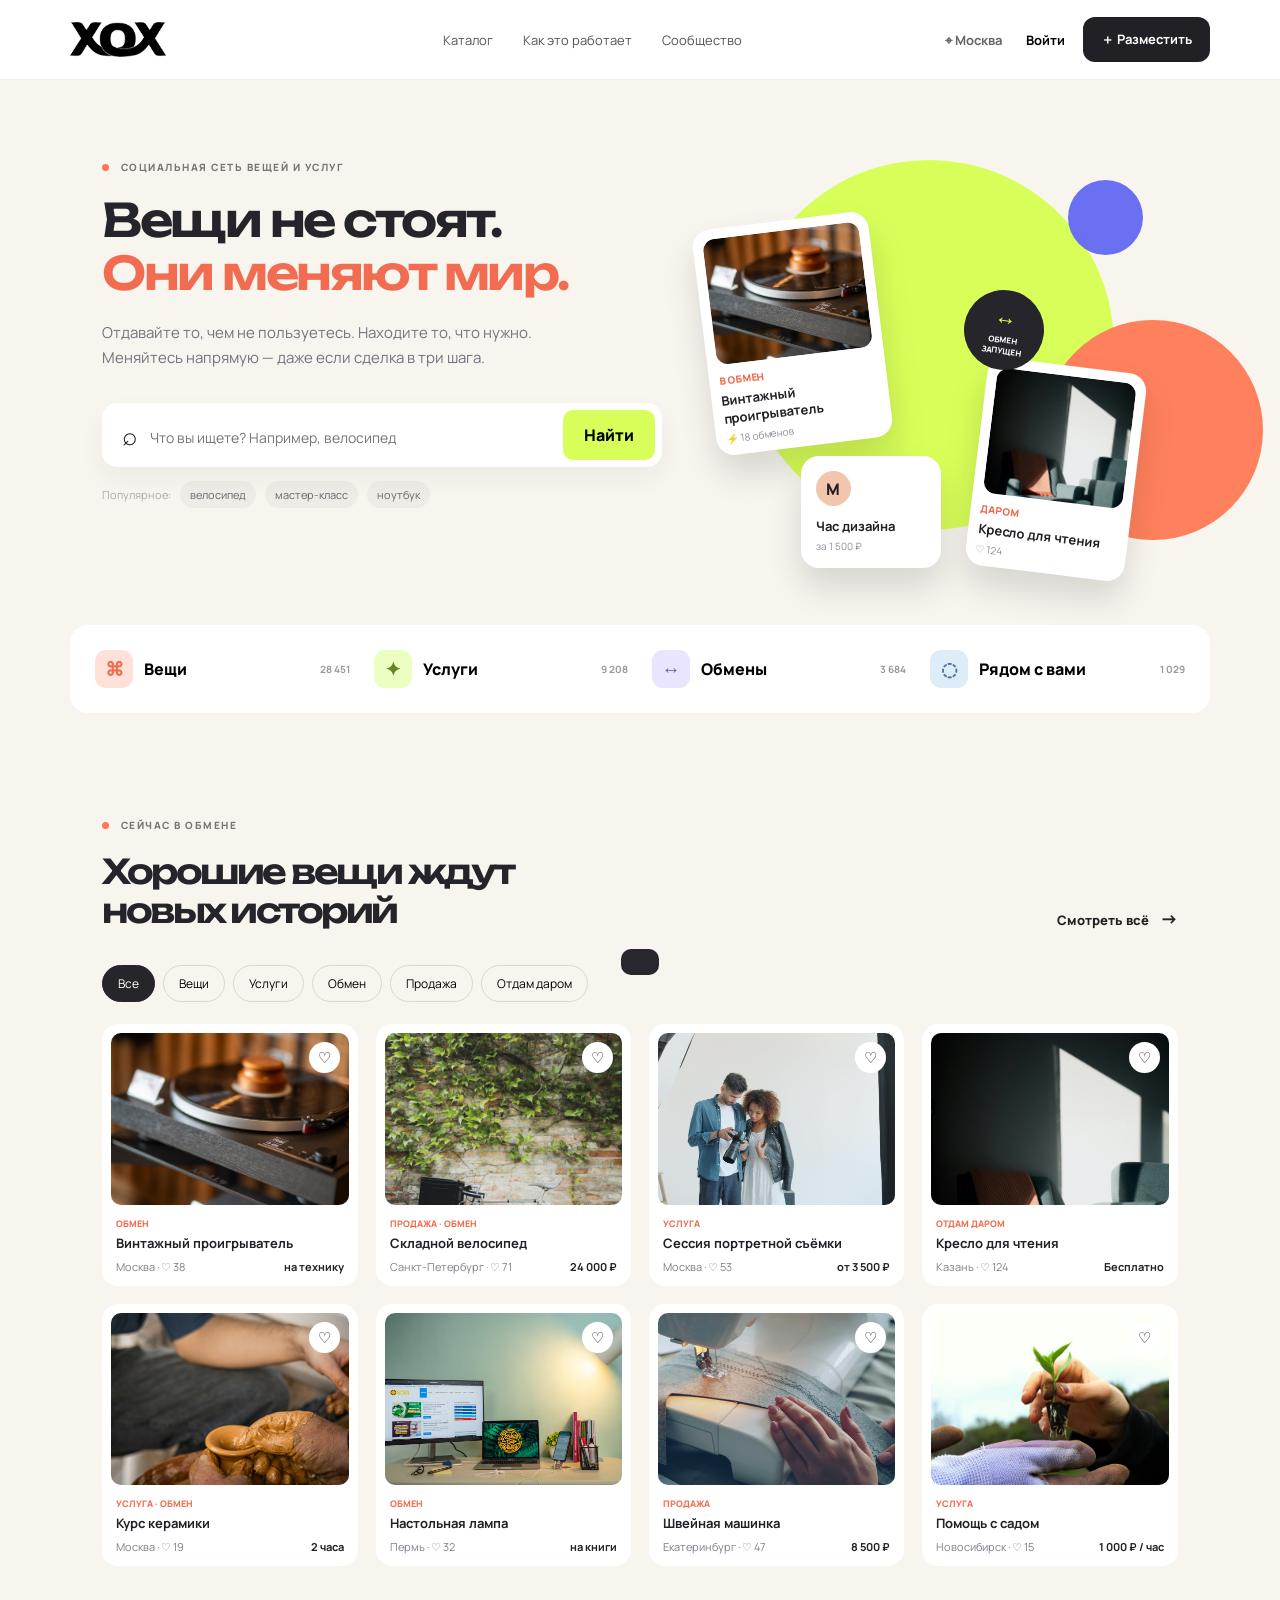
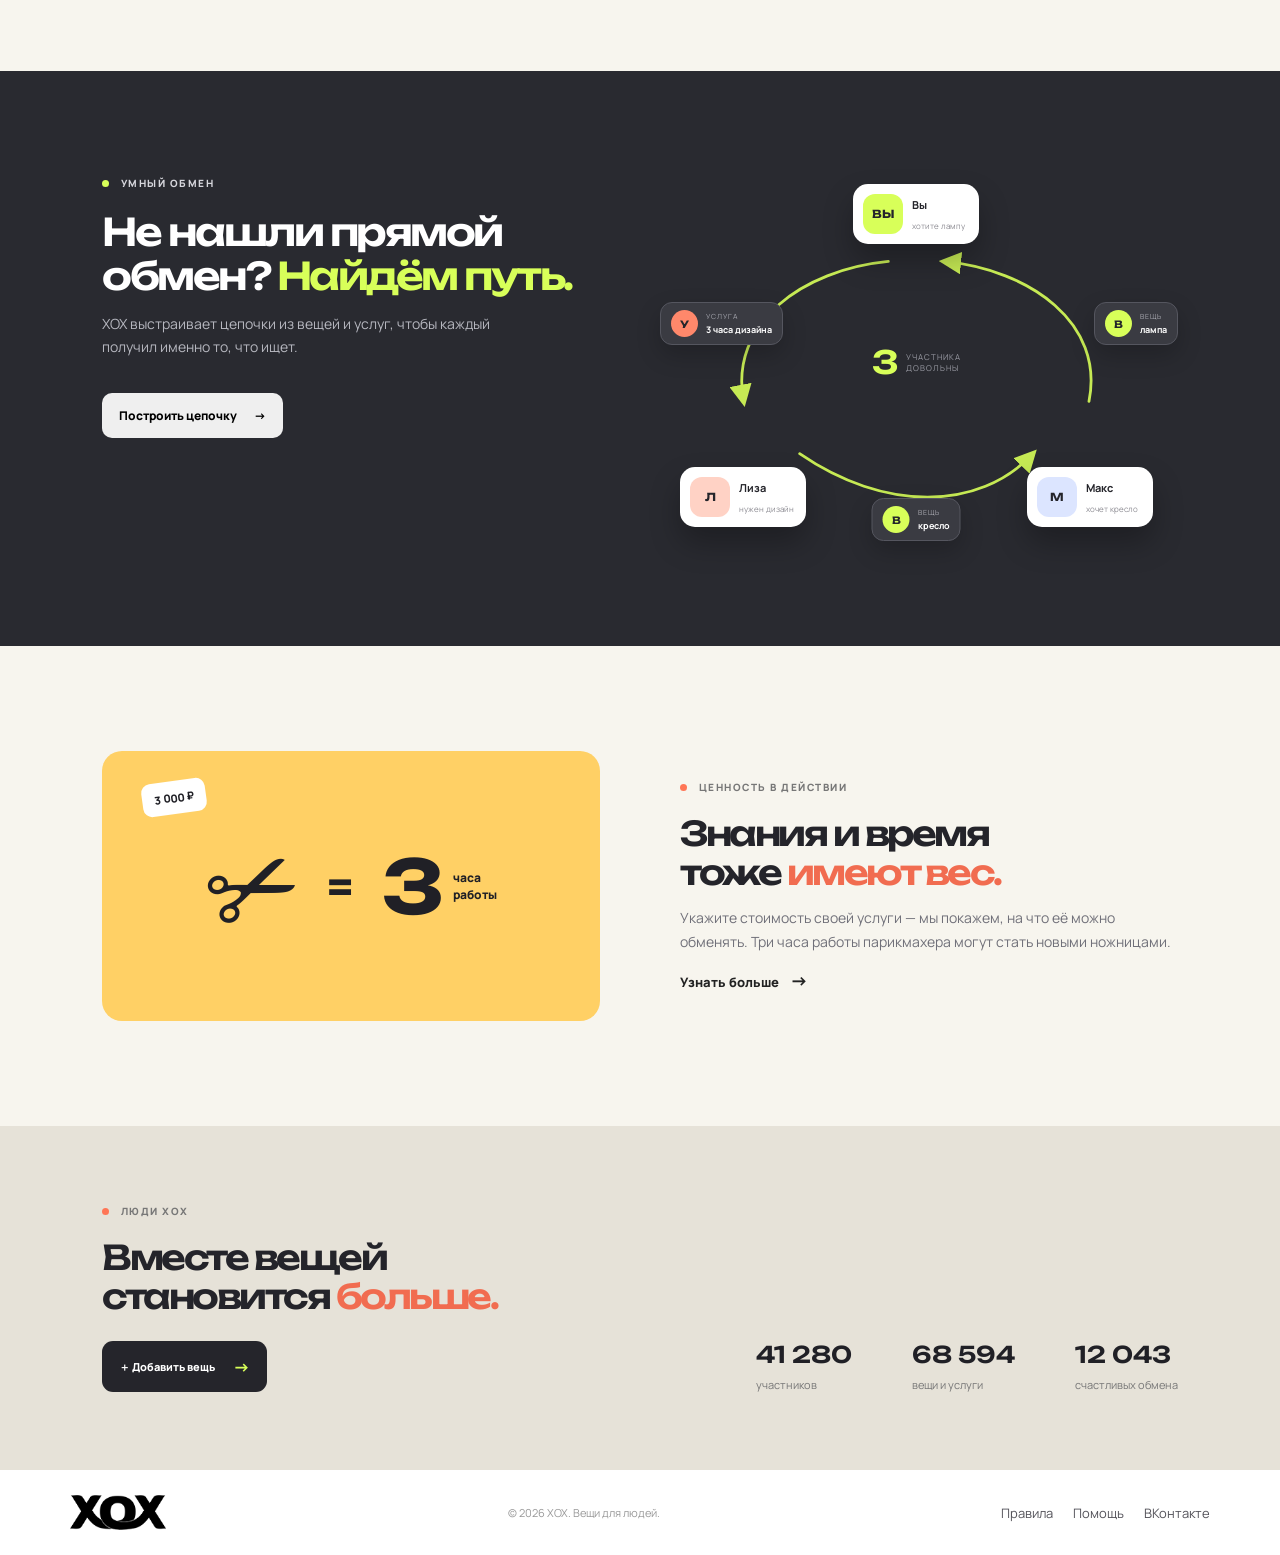
==== index.html @ c8e141e2 "Add listing creation wizard" ====
<!doctype html>
<html lang="ru">
<head>
  <meta charset="utf-8">
  <meta name="viewport" content="width=device-width,initial-scale=1">
  <title>XOX — вещи и услуги меняются людьми</title>
  <link rel="preconnect" href="https://fonts.googleapis.com">
  <link rel="preconnect" href="https://fonts.gstatic.com" crossorigin>
  <link href="https://fonts.googleapis.com/css2?family=Manrope:wght@400;500;600;700;800&family=Unbounded:wght@500;600;700&display=swap" rel="stylesheet">
  <link rel="stylesheet" href="styles.css">
</head>
<body>
  <header class="topbar">
    <a class="logo" href="index.html" aria-label="XOX"><img src="assets/logo_xox.png" alt="XOX"></a>
    <nav><a href="catalog.html">Каталог</a><a href="#how">Как это работает</a><a href="#community">Сообщество</a></nav>
    <div class="header-actions"><button class="location">⌖ Москва</button><button class="login">Войти</button><button class="add-button" data-modal="listing">＋ Разместить</button></div>
  </header>

  <main id="top">
    <section class="hero">
      <div class="hero-copy">
        <div class="eyebrow"><i></i> социальная сеть вещей и услуг</div>
        <h1>Вещи не стоят.<br><em>Они меняют мир.</em></h1>
        <p>Отдавайте то, чем не пользуетесь. Находите то, что нужно. Меняйтесь напрямую — даже если сделка в три шага.</p>
        <div class="search-box">
          <span class="search-icon">⌕</span><input id="search" placeholder="Что вы ищете? Например, велосипед" autocomplete="off"><button id="searchButton">Найти</button>
          <div id="suggestions" class="suggestions"></div>
        </div>
        <div class="popular"><span>Популярное:</span><button>велосипед</button><button>мастер-класс</button><button>ноутбук</button></div>
      </div>
      <div class="hero-art" aria-label="Коллаж популярных объявлений">
        <div class="sun"></div><div class="orb one"></div><div class="orb two"></div>
        <article class="floating card-camera"><div class="art camera-art"><img src="assets/listings/record-player.jpg" alt="Винтажный проигрыватель"></div><small>В обмен</small><b>Винтажный проигрыватель</b><span>⚡ 18 обменов</span></article>
        <article class="floating card-chair"><div class="art chair-art"><img src="assets/listings/armchair.jpg" alt="Кресло для чтения"></div><small>Даром</small><b>Кресло для чтения</b><span>♡ 124</span></article>
        <article class="floating card-service"><div class="avatar">М</div><b>Час дизайна</b><span>за 1 500 ₽</span></article>
        <div class="swap-bubble">↔ <span>обмен<br>запущен</span></div>
      </div>
    </section>

    <section class="quick-cats" aria-label="Категории">
      <button><span class="cat-icon orange">⌘</span>Вещи <b>28 451</b></button><button><span class="cat-icon green">✦</span>Услуги <b>9 208</b></button><button><span class="cat-icon purple">↔</span>Обмены <b>3 684</b></button><button><span class="cat-icon blue">◌</span>Рядом с вами <b>1 029</b></button>
    </section>

    <section id="catalog" class="catalog section">
      <div class="section-head"><div><div class="eyebrow"><i></i> сейчас в обмене</div><h2>Хорошие вещи ждут<br>новых историй</h2></div><a href="catalog.html" class="all-link">Смотреть всё <span>→</span></a></div>
      <div class="filters"><button class="active">Все</button><button>Вещи</button><button>Услуги</button><button>Обмен</button><button>Продажа</button><button>Отдам даром</button></div>
      <div id="listingGrid" class="listing-grid"></div>
    </section>

    <section id="how" class="exchange section">
      <div class="exchange-intro"><div class="eyebrow light"><i></i> умный обмен</div><h2>Не нашли прямой<br>обмен? <em>Найдём путь.</em></h2><p>XOX выстраивает цепочки из вещей и услуг, чтобы каждый получил именно то, что ищет.</p><button class="white-button" id="openChain">Построить цепочку <span>→</span></button></div>
      <div class="smart-loop" aria-label="Пример обмена между тремя участниками">
        <svg class="loop-lines" viewBox="0 0 560 360" aria-hidden="true"><defs><marker id="loopArrow" markerWidth="8" markerHeight="8" refX="6" refY="4" orient="auto"><path d="M0 0L8 4L0 8Z" fill="#d8ff59"/></marker></defs><path d="M250 76C158 85 79 142 95 226"/><path d="M155 282C245 344 347 344 405 282"/><path d="M465 226C482 142 402 85 310 76"/></svg>
        <div class="loop-person loop-you"><span class="person-face">ВЫ</span><b>Вы</b><small>хотите лампу</small></div>
        <div class="loop-person loop-liza"><span class="person-face">Л</span><b>Лиза</b><small>нужен дизайн</small></div>
        <div class="loop-person loop-max"><span class="person-face">М</span><b>Макс</b><small>хочет кресло</small></div>
        <div class="loop-token token-service"><i>У</i><span><small>услуга</small><b>3 часа дизайна</b></span></div>
        <div class="loop-token token-chair"><i>В</i><span><small>вещь</small><b>кресло</b></span></div>
        <div class="loop-token token-lamp"><i>В</i><span><small>вещь</small><b>лампа</b></span></div>
        <div class="loop-center"><b>3</b><span>участника<br>довольны</span></div>
      </div>
    </section>

    <section class="section value"><div class="value-graphic"><div class="price-tag">3 000 ₽</div><div class="scissors">✂</div><div class="equals">=</div><div class="hours"><b>3</b><span>часа<br>работы</span></div></div><div class="value-copy"><div class="eyebrow"><i></i> ценность в действии</div><h2>Знания и время<br>тоже <em>имеют вес.</em></h2><p>Укажите стоимость своей услуги — мы покажем, на что её можно обменять. Три часа работы парикмахера могут стать новыми ножницами.</p><a href="#" class="text-link">Узнать больше <span>→</span></a></div></section>

    <section id="community" class="community"><div><div class="eyebrow"><i></i> люди xox</div><h2>Вместе вещей<br>становится <em>больше.</em></h2><a class="community-add" href="add-listing.html">＋ Добавить вещь <span>→</span></a></div><div class="community-stats"><div><b>41 280</b><span>участников</span></div><div><b>68 594</b><span>вещи и услуги</span></div><div><b>12 043</b><span>счастливых обмена</span></div></div></section>
  </main>
  <footer><a class="logo" href="index.html"><img src="assets/logo_xox.png" alt="XOX"></a><span>© 2026 XOX. Вещи для людей.</span><div><a href="#">Правила</a><a href="#">Помощь</a><a href="#">ВКонтакте</a></div></footer>

  <dialog id="listingModal"><button class="close" aria-label="Закрыть">×</button><div class="modal-icon">＋</div><h3>Разместить объявление</h3><p>В демо-версии форма покажет, как будет выглядеть процесс публикации.</p><form id="listingForm"><label>Название<input required placeholder="Например, горный велосипед"></label><label>Тип<select><option>Вещь</option><option>Услуга</option></select></label><label>Операция<select><option>Обмен</option><option>Продажа</option><option>Отдам даром</option></select></label><button>Продолжить</button></form></dialog>
  <dialog id="chainModal"><button class="close" aria-label="Закрыть">×</button><div class="modal-icon">↔</div><h3>Ваш маршрут обмена</h3><p>Расскажите, что отдаёте и что хотите получить — XOX подберёт подходящие цепочки до 4 шагов.</p><form><label>У меня есть<input placeholder="Велосипед"></label><label>Я ищу<input placeholder="Мотоцикл"></label><button>Найти варианты</button></form></dialog>
  <div id="toast" role="status"></div><script src="app.js"></script>
</body>
</html>
---- styles.css ----
:root{--ink:#202026;--muted:#73737e;--lime:#d8ff59;--cream:#f7f5ee;--orange:#ff7452}*{box-sizing:border-box}html{scroll-behavior:smooth}body{margin:0;background:var(--cream);font-family:Manrope,Arial;color:var(--ink)}button,input,select{font:inherit}button,a{cursor:pointer}.topbar{height:80px;display:flex;align-items:center;justify-content:space-between;padding:0 5.5%;background:#fff;border-bottom:1px solid #eee;position:sticky;z-index:10;top:0}.logo{font:700 26px Unbounded;color:var(--ink);text-decoration:none;letter-spacing:-3px}.logo span{color:#ff7656}nav{display:flex;gap:30px;margin-left:80px}nav a,footer a{font-size:13px;color:#55545b;text-decoration:none}.header-actions{display:flex;align-items:center;gap:12px}.header-actions button{border:0;background:transparent;font-weight:700;font-size:13px}.location{color:#666}.add-button{background:var(--ink)!important;color:#fff;border-radius:12px;padding:13px 18px}.hero{min-height:540px;padding:80px 8% 55px;display:grid;grid-template-columns:1.1fr .9fr;overflow:hidden}.eyebrow{text-transform:uppercase;font-weight:800;letter-spacing:1.5px;font-size:10px;color:#777}.eyebrow i{display:inline-block;width:7px;height:7px;background:#ff7656;border-radius:50%;margin-right:8px}.hero h1,h2{font:600 46px/1.15 Unbounded;margin:20px 0;color:#24242a;letter-spacing:-2.5px}.hero h1 em,h2 em{font-style:normal;color:#f16c50}.hero-copy>p{color:var(--muted);line-height:1.7;font-size:15px;max-width:510px}.search-box{position:relative;display:flex;align-items:center;max-width:560px;height:64px;background:#fff;border-radius:15px;padding:6px 7px 6px 20px;margin-top:32px;box-shadow:0 11px 26px #26221a0d}.search-box input{border:0;outline:0;flex:1;min-width:0;padding:8px 12px;font-size:14px}.search-icon{font-size:26px}.search-box button,.modal button[type=submit]{border:0;background:var(--lime);font-weight:800;border-radius:10px;padding:14px 21px}.suggestions{display:none;position:absolute;left:0;right:0;top:70px;padding:7px;background:white;border-radius:12px;box-shadow:0 12px 30px #0002;z-index:2}.suggestions.show{display:block}.suggestions div{padding:10px 14px;font-size:13px}.suggestions div:hover{background:#f4f4ef;border-radius:7px}.popular{display:flex;gap:9px;align-items:center;margin-top:14px}.popular span{font-size:11px;color:#aaa}.popular button{border:0;background:#eeece4;border-radius:15px;padding:6px 10px;font-size:11px;color:#69686e}.hero-art{position:relative;min-height:410px}.sun{position:absolute;width:370px;height:370px;border-radius:50%;background:var(--lime);top:0;left:50px}.orb{position:absolute;border-radius:50%}.orb.one{width:220px;height:220px;background:#ff805c;right:-85px;top:160px}.orb.two{background:#6970f2;width:75px;height:75px;top:20px;right:35px}.floating{position:absolute;background:white;border-radius:18px;padding:10px;box-shadow:0 19px 34px #0002;display:flex;flex-direction:column}.floating .art{height:126px;border-radius:12px;display:grid;place-items:center;font-size:64px;margin-bottom:9px}.floating small{color:#f0674b;font-size:10px;font-weight:800;text-transform:uppercase}.floating b{font-size:13px;margin:4px 0}.floating span{font-size:10px;color:#8d8d98}.card-camera{width:177px;top:60px;left:10px;transform:rotate(-7deg)}.camera-art{background:#e5ceb4;color:#443830}.card-chair{width:160px;top:205px;right:42px;transform:rotate(7deg)}.chair-art{background:#a9d6d1;color:#27615d}.card-service{width:140px;bottom:2px;left:107px;padding:15px}.avatar{width:35px;height:35px;border-radius:50%;background:#f1c6ad;display:grid;place-items:center;font-weight:800;margin-bottom:7px}.swap-bubble{position:absolute;right:134px;top:130px;width:80px;height:80px;display:grid;place-content:center;text-align:center;border-radius:50%;background:#25252b;color:var(--lime);font-size:22px;transform:rotate(8deg)}.swap-bubble span{color:#fff;text-transform:uppercase;font-size:8px;font-weight:800;line-height:1.4}.quick-cats{display:grid;grid-template-columns:repeat(4,1fr);margin:0 5.5%;background:#fff;border-radius:18px;padding:18px;gap:10px}.quick-cats button{display:flex;align-items:center;gap:11px;text-align:left;background:transparent;border:0;padding:7px;font-weight:800}.quick-cats b{margin-left:auto;font-size:10px;color:#999}.cat-icon{width:38px;height:38px;border-radius:11px;display:grid;place-items:center;font-size:19px}.orange{background:#ffe1d9;color:#f16d4f}.green{background:#ecffc0;color:#668625}.purple{background:#e9e5ff;color:#6760bd}.blue{background:#dcecf8;color:#507294}.section{padding:105px 8%}.section-head{display:flex;justify-content:space-between;align-items:end}.section h2{font-size:34px;margin-bottom:0}.all-link,.text-link{color:#222;text-decoration:none;font-size:13px;font-weight:800}.all-link span,.text-link span{font-size:18px;margin-left:8px}.filters{display:flex;gap:8px;margin:35px 0 22px;overflow:auto}.filters button{white-space:nowrap;border:1px solid #d9d8d1;background:transparent;border-radius:22px;padding:9px 15px;font-size:12px}.filters .active{background:#25252b;color:white;border-color:#25252b}.listing-grid{display:grid;grid-template-columns:repeat(4,1fr);gap:18px}.listing{background:#fff;border-radius:16px;padding:9px;transition:.25s}.listing:hover{transform:translateY(-7px);box-shadow:0 16px 30px #312e2518}.listing-image{height:172px;border-radius:10px;display:grid;place-items:center;font-size:68px;position:relative}.listing-image i{position:absolute;top:9px;right:9px;font-style:normal;background:#fff;border-radius:50%;width:29px;height:29px;display:grid;place-items:center;font-size:15px}.listing .tag{font-size:9px;text-transform:uppercase;font-weight:800;color:#f16d50;display:block;margin:12px 5px 4px}.listing h3{margin:0 5px;font-size:13px}.listing-meta{display:flex;justify-content:space-between;margin:7px 5px 3px;font-size:11px;color:#80808a}.listing-meta b{color:#222}.exchange{background:#292a30;color:#fff;display:grid;grid-template-columns:1fr 1fr;gap:30px;overflow:hidden}.exchange h2{color:#fff;font-size:38px}.exchange h2 em{color:var(--lime)}.exchange-intro p{color:#b6b7bf;font-size:14px;line-height:1.7;max-width:430px}.light{color:#d6d6dc}.light i{background:var(--lime)}.white-button{margin-top:20px;border:0;border-radius:10px;padding:14px 17px;font-weight:800;font-size:12px}.white-button span{margin-left:15px}.chain-visual{position:relative;height:300px;margin-top:25px}.chain-item{position:absolute;width:126px;background:#fff;border-radius:14px;padding:10px;color:#26262c;font-size:32px;box-shadow:0 15px 25px #0004}.chain-item b,.chain-item small{display:block;font-size:10px;margin-top:5px}.chain-item small{color:#92929a}.bike{left:5%;top:40px}.tv{left:38%;top:160px}.moto{right:2%;top:18px}.path{position:absolute;border:2px dashed #6e717d;border-bottom:0;border-left:0;border-radius:0 70px 0 0}.p1{left:24%;top:95px;width:120px;height:125px}.p2{left:55%;top:73px;width:130px;height:130px;transform:rotate(-16deg)}.chain-note{position:absolute;right:27%;bottom:3px;color:var(--lime);font:500 16px Unbounded;line-height:1.4}.chain-note span{font:400 9px Manrope;text-transform:uppercase;letter-spacing:1px;color:#aaa}.value{display:grid;grid-template-columns:1fr 1fr;align-items:center;gap:80px}.value-graphic{height:270px;background:#ffd065;border-radius:20px;position:relative;display:flex;align-items:center;justify-content:center}.scissors{font-size:110px;transform:rotate(-22deg)}.equals{font:700 39px Unbounded;margin:0 30px}.hours{display:flex;align-items:center;gap:9px}.hours b{font:700 74px Unbounded}.hours span{font-weight:800;font-size:12px}.price-tag{position:absolute;top:30px;left:40px;background:#fff;padding:9px 12px;border-radius:9px;font-size:11px;font-weight:800;transform:rotate(-8deg)}.value-copy p{color:#707079;line-height:1.7;font-size:14px}.community{background:#e6e2d8;padding:78px 8%;display:flex;justify-content:space-between;align-items:end}.community h2{font-size:34px;margin-bottom:0}.community-stats{display:flex;gap:60px}.community-stats div{display:flex;flex-direction:column}.community-stats b{font:600 23px Unbounded}.community-stats span{font-size:11px;color:#777;margin-top:8px}footer{padding:25px 5.5%;background:#fff;display:flex;align-items:center;justify-content:space-between}footer span{font-size:11px;color:#999}footer div{display:flex;gap:20px}dialog{border:0;border-radius:20px;padding:32px;width:min(420px,90vw);box-shadow:0 20px 60px #0005;color:#25252b}dialog::backdrop{background:#20202899}.close{float:right;border:0;background:#eee;border-radius:50%;width:28px;height:28px;font-size:20px}.modal-icon{background:var(--lime);width:44px;height:44px;border-radius:12px;display:grid;place-items:center;font-size:22px}.modal-icon+h3{margin:18px 0 7px;font:600 20px Unbounded;letter-spacing:-1px}.modal-icon+h3+p{font-size:13px;line-height:1.6;color:#777}form{display:grid;gap:13px;margin-top:22px}label{font-size:11px;font-weight:800;text-transform:uppercase;letter-spacing:.5px}input,select{display:block;width:100%;margin-top:6px;padding:12px;border:1px solid #ddd;border-radius:8px;outline-color:#badc44;font-size:14px}form button{margin-top:5px}#toast{position:fixed;bottom:25px;left:50%;transform:translate(-50%,100px);background:#27272d;color:white;padding:13px 19px;border-radius:10px;font-size:13px;transition:.3s;z-index:20}#toast.show{transform:translate(-50%,0)}
@media(max-width:800px){.topbar{height:65px;padding:0 5%}nav,.location,.login{display:none}.add-button{padding:10px 12px}.hero{padding:55px 7%;grid-template-columns:1fr;min-height:auto}.hero h1{font-size:34px}.hero-art{height:350px;margin-top:40px}.quick-cats{grid-template-columns:1fr 1fr;margin:0 4%}.quick-cats b{display:none}.section{padding:70px 7%}.section-head h2,.section h2{font-size:27px}.listing-grid{grid-template-columns:1fr 1fr;gap:10px}.listing-image{height:132px}.exchange,.value{grid-template-columns:1fr;gap:10px}.chain-visual{transform:scale(.87);transform-origin:left top;width:115%}.community{display:block;padding:55px 7%}.community-stats{margin-top:35px;gap:20px;justify-content:space-between}.community-stats b{font-size:16px}footer{flex-wrap:wrap;gap:15px}.card-chair{right:5px}.orb.one{right:-50px}.sun{left:10px}}

/* Shared navigation and inner pages */
.logo{display:flex;align-items:center;letter-spacing:0}.logo img{display:block;width:96px;height:auto}.topbar nav .current{color:#16161b;font-weight:800}.listing{text-decoration:none;color:inherit}.listing-image .heart{position:absolute;top:9px;right:9px;border:0;background:#fff;border-radius:50%;width:31px;height:31px;display:grid;place-items:center;font-size:15px;transition:.2s}.listing:hover .heart{transform:scale(1.08)}.inner-page{background:#f7f5ee}.breadcrumbs{display:flex;gap:10px;align-items:center;font-size:11px;color:#9b9aa0;margin-bottom:38px}.breadcrumbs a{color:#6f6e75;text-decoration:none}.catalog-page,.product-page{padding:45px 8% 100px;min-height:75vh}.catalog-title{display:flex;align-items:end;justify-content:space-between}.catalog-title h1{font:600 46px/1.12 Unbounded;letter-spacing:-2.5px;margin:18px 0 0}.catalog-title p{font-size:13px;line-height:1.7;color:#797880;margin:0 0 8px}.catalog-toolbar{display:grid;grid-template-columns:1fr 190px 190px;gap:10px;margin-top:45px}.catalog-search{height:54px;border-radius:13px;background:#fff;display:flex;align-items:center;padding:0 18px}.catalog-search span{font-size:24px}.catalog-search input{margin:0;border:0;background:transparent}.catalog-toolbar select{margin:0;background:#fff;border:0;border-radius:13px;padding:0 15px;color:#58575e}.catalog-tabs{margin:20px 0 26px}.catalog-result-head{display:flex;justify-content:space-between;margin:0 0 17px;font-size:11px}.catalog-result-head span{color:#999}.catalog-grid{grid-template-columns:repeat(4,1fr)}.catalog-grid .listing-image{height:205px}.empty-state{grid-column:1/-1;background:#fff;border-radius:16px;padding:60px;text-align:center;display:flex;flex-direction:column;gap:8px}.empty-state span{font-size:12px;color:#888}

/* Product */
.product-layout{display:grid;grid-template-columns:minmax(0,1.16fr) minmax(340px,.84fr);gap:60px;align-items:start}.product-main-art{height:520px;border-radius:23px;display:grid;place-items:center;position:relative;overflow:hidden}.product-main-art>span{font-size:180px;filter:drop-shadow(0 28px 25px #0002);transition:.4s}.product-main-art:hover>span{transform:scale(1.05) rotate(-2deg)}.product-heart,.photo-count{position:absolute;background:#fff;border:0;border-radius:22px;padding:10px 14px;font-size:11px;font-weight:800}.product-heart{right:17px;top:17px}.photo-count{left:17px;bottom:17px}.product-mini-note{font-size:11px;color:#777;margin:13px 8px}.product-mini-note b{color:#6d9122}.product-info{padding-top:14px}.product-info h1{font:600 38px/1.18 Unbounded;letter-spacing:-2px;margin:16px 0}.product-location{color:#8b8a91;font-size:11px;line-height:1.6}.product-price{font:600 27px Unbounded;margin:34px 0 24px}.product-actions{display:grid;gap:10px}.product-actions button{border-radius:12px;padding:16px 18px;border:0;font-weight:800;text-align:left}.primary-action{background:#d8ff59}.primary-action span{float:right;font-size:20px}.secondary-action{background:#27272d;color:#fff}.safe-note{font-size:10px;color:#85848b;background:#eceae3;padding:13px;border-radius:9px;margin-top:15px}.product-below{display:grid;grid-template-columns:1fr 330px;gap:20px;margin-top:32px}.description-card,.seller-card{background:#fff;border-radius:18px;padding:28px}.description-card h2,.similar h2{font:600 21px Unbounded;letter-spacing:-1px;margin:0 0 18px}.description-card p{font-size:13px;line-height:1.75;color:#65646c}.description-card dl{margin-top:24px}.description-card dl div{display:grid;grid-template-columns:130px 1fr;border-top:1px solid #eee;padding:13px 0;font-size:11px}.description-card dt{color:#999}.description-card dd{margin:0;font-weight:700}.description-card dd a{color:#6e782b;text-decoration:none}.seller-card{display:grid;grid-template-columns:48px 1fr;gap:13px;align-items:center;height:max-content}.seller-avatar{width:48px;height:48px;background:#ffd4c2;border-radius:50%;display:grid;place-items:center;font-weight:800}.seller-card small,.seller-card span{display:block;color:#888;font-size:10px}.seller-card h3{margin:3px 0;font-size:14px}.seller-card>a{grid-column:1/-1;border-top:1px solid #eee;padding-top:15px;color:#222;text-decoration:none;font-size:11px;font-weight:800}.similar{margin-top:85px}.similar .section-head{margin-bottom:25px}.similar .section-head a{font-size:11px;color:#222;text-decoration:none}.similar .listing-image{height:185px}
@media(max-width:800px){.logo img{width:80px}.catalog-page,.product-page{padding:28px 5% 70px}.catalog-title{display:block}.catalog-title h1{font-size:32px}.catalog-title p{margin-top:20px}.catalog-toolbar{grid-template-columns:1fr 1fr}.catalog-search{grid-column:1/-1}.catalog-grid{grid-template-columns:1fr 1fr}.catalog-grid .listing-image{height:145px}.product-layout{grid-template-columns:1fr;gap:26px}.product-main-art{height:360px}.product-main-art>span{font-size:120px}.product-info h1{font-size:29px}.product-below{grid-template-columns:1fr}.similar{margin-top:60px}.similar .listing-grid{grid-template-columns:1fr 1fr}.description-card{padding:22px}}

/* Photobank imagery */
.listing-image{overflow:hidden;background:#e7e5dd}.listing-image>img{width:100%;height:100%;object-fit:cover;display:block;transition:transform .45s ease}.listing:hover .listing-image>img{transform:scale(1.045)}.floating .art{overflow:hidden}.floating .art img{width:100%;height:100%;object-fit:cover;display:block}.product-main-art{background:#e7e5dd}.product-main-art>img{width:100%;height:100%;object-fit:cover;display:block;transition:transform .45s ease}.product-main-art:hover>img{transform:scale(1.025)}.product-mini-note{display:flex;align-items:center;justify-content:space-between;gap:12px;font-size:10px}.product-mini-note a{color:#929198;text-decoration:none}.product-mini-note a:hover{color:#34333a}
@media(max-width:800px){.product-mini-note{align-items:flex-start;flex-direction:column;gap:5px}.hero-art .floating .art{height:112px}}

/* Smart multi-party exchange */
.smart-loop{position:relative;height:365px;max-width:560px;margin:0 auto}.loop-lines{position:absolute;inset:0;width:100%;height:100%;overflow:visible}.loop-lines path{fill:none;stroke:#d8ff59;stroke-width:2.5;stroke-linecap:round;stroke-dasharray:5 7;marker-end:url(#loopArrow);opacity:.72}.loop-person{position:absolute;width:126px;background:#fff;color:#25252b;padding:10px;border-radius:15px;display:grid;grid-template-columns:40px 1fr;grid-template-rows:auto auto;gap:1px 9px;align-items:center;box-shadow:0 16px 30px #0004}.loop-person .person-face{grid-row:1/3;width:40px;height:40px;border-radius:12px;display:grid;place-items:center;background:#e9e7df;font:700 11px Unbounded}.loop-person b{font-size:11px}.loop-person small{font-size:8px;color:#8c8b92}.loop-you{left:50%;top:8px;transform:translateX(-50%)}.loop-you .person-face{background:#d8ff59}.loop-liza{left:25px;bottom:14px}.loop-liza .person-face{background:#ffd2c5}.loop-max{right:25px;bottom:14px}.loop-max .person-face{background:#dce5ff}.loop-token{position:absolute;display:flex;align-items:center;gap:8px;background:#3a3b42;border:1px solid #55565f;border-radius:12px;padding:7px 10px;color:#fff;box-shadow:0 10px 25px #0003}.loop-token i{width:27px;height:27px;border-radius:50%;display:grid;place-items:center;background:#d8ff59;color:#24252a;font:700 10px Unbounded;font-style:normal}.loop-token span{display:flex;flex-direction:column}.loop-token small{font-size:7px;text-transform:uppercase;letter-spacing:1px;color:#a4a5ad}.loop-token b{font-size:9px;margin-top:2px}.token-service{left:5px;top:126px}.token-service i{background:#ff886b}.token-chair{left:50%;bottom:0;transform:translateX(-50%)}.token-lamp{right:0;top:126px}.loop-center{position:absolute;left:50%;top:51%;transform:translate(-50%,-50%);display:flex;align-items:center;gap:7px;color:#d8ff59}.loop-center b{font:600 32px Unbounded}.loop-center span{font-size:8px;text-transform:uppercase;letter-spacing:1px;color:#9a9ba4;line-height:1.4}
@media(max-width:800px){.smart-loop{height:330px;width:100%;margin-top:25px}.loop-lines{transform:scale(.9);transform-origin:center}.loop-person{width:112px}.loop-liza{left:0}.loop-max{right:0}.loop-token{padding:6px 8px}.loop-token b{font-size:8px}.token-service{left:-8px;top:115px}.token-lamp{right:-8px;top:115px}.loop-center{top:49%}}
.loop-lines>path{fill:none;stroke:#d8ff59;stroke-width:3;stroke-linecap:round;stroke-dasharray:none;marker-end:url(#loopArrow);opacity:.9}.loop-lines marker path{fill:#d8ff59;stroke:none;opacity:1}
.smart-loop{width:100%}

/* Listing creation */
.community-add{display:inline-flex;align-items:center;gap:18px;margin-top:25px;background:#25252b;color:#fff;text-decoration:none;border-radius:11px;padding:14px 17px;font-size:11px;font-weight:800}.community-add span{color:#d8ff59;font-size:17px}.create-page{padding:45px 8% 100px;min-height:80vh}.create-layout{display:grid;grid-template-columns:minmax(260px,.65fr) minmax(520px,1.35fr);gap:70px;align-items:start}.create-aside{position:sticky;top:125px}.create-aside h1{font:600 39px/1.18 Unbounded;letter-spacing:-2px;margin:20px 0}.create-aside h1 em{font-style:normal;color:#ef6c50}.create-aside>p{font-size:13px;line-height:1.75;color:#777680}.draft-note{display:flex;gap:12px;align-items:center;margin-top:28px}.draft-note>span{width:34px;height:34px;border-radius:10px;background:#e8ffc0;display:grid;place-items:center;color:#5b741f;font-weight:800}.draft-note div{display:flex;flex-direction:column;font-size:10px}.draft-note small{color:#999;margin-top:3px}.create-card{background:#fff;border-radius:22px;padding:32px 38px;box-shadow:0 20px 45px #302d2410}.form-progress{display:flex;align-items:center;gap:15px;margin-bottom:34px}.progress-track{height:4px;background:#ecebe5;border-radius:5px;flex:1;overflow:hidden}.progress-track i{display:block;height:100%;width:25%;background:#d8ff59;transition:.3s}.form-progress span{font-size:9px;color:#939299;white-space:nowrap}.form-step{display:none;border:0;padding:0;margin:0}.form-step.active{display:block}.form-step legend{font:600 22px Unbounded;letter-spacing:-1px;padding:0}.step-help{color:#85848c;font-size:11px;margin:9px 0 28px}.type-switch{display:grid;grid-template-columns:1fr 1fr;gap:10px;margin-bottom:24px}.type-switch input,.operation-grid input{position:absolute;opacity:0;pointer-events:none}.type-switch label>span{border:1px solid #deddd7;border-radius:14px;padding:15px;display:grid;grid-template-columns:35px 1fr;grid-template-rows:auto auto;gap:2px 10px;font-size:20px;cursor:pointer}.type-switch label>span b{font-size:12px}.type-switch label>span small{font-size:8px;color:#999}.type-switch input:checked+span{border-color:#b8d83e;background:#f7ffe2;box-shadow:inset 0 0 0 1px #b8d83e}.form-grid{display:grid;grid-template-columns:1fr 1fr;gap:16px}.form-grid .wide{grid-column:1/-1}.form-grid label,.field-title{font-size:9px;font-weight:800;text-transform:uppercase;letter-spacing:.6px}.form-grid input,.form-grid select,.form-grid textarea{margin-top:7px;background:#faf9f5;border-color:#e8e6df;resize:vertical}.form-grid label>small{display:block;color:#aaa;text-transform:none;letter-spacing:0;font-weight:500;margin-top:5px}.hidden{display:none!important}.photo-upload input{position:absolute;opacity:0;pointer-events:none}.photo-upload>span{margin-top:7px;min-height:105px;border:1px dashed #c9c7bf;border-radius:12px;display:flex;align-items:center;justify-content:center;gap:8px;color:#777;cursor:pointer;text-transform:none}.photo-upload>span b{color:#333}.photo-upload>span small{color:#aaa}.photo-upload img{width:75px;height:75px;border-radius:9px;object-fit:cover}.operation-grid{display:grid;grid-template-columns:repeat(3,1fr);gap:9px;margin:8px 0 22px}.operation-grid span{display:block;border:1px solid #deddd7;border-radius:10px;padding:12px;font-size:10px;font-weight:700;cursor:pointer}.operation-grid input:checked+span{background:#292a30;color:#fff;border-color:#292a30}.form-grid textarea{width:100%;padding:12px}.contact-note{margin-top:22px;border-radius:11px;padding:14px;background:#f3f1ea;color:#777;font-size:10px;line-height:1.5}.listing-preview{display:grid;grid-template-columns:180px 1fr;gap:22px;background:#f7f5ee;border-radius:15px;padding:12px}.preview-image{height:180px;border-radius:11px;background:#e7e4da;display:grid;place-items:center;font-size:48px;overflow:hidden}.preview-image img{width:100%;height:100%;object-fit:cover}.listing-preview>div+div{padding:12px 8px}.listing-preview span{font-size:8px;text-transform:uppercase;color:#ef6c50;font-weight:800}.listing-preview h3{font-size:17px;margin:8px 0}.listing-preview p,.listing-preview small{font-size:9px;color:#85848b;line-height:1.6}.consent{display:flex;gap:9px;align-items:start;margin-top:20px;font-size:10px}.registration-badge{display:inline-block;background:#d8ff59;border-radius:12px;padding:6px 9px;margin-bottom:14px;font-size:8px;text-transform:uppercase;font-weight:800}.form-errors{color:#d9533f;font-size:10px;margin-top:14px}.wizard-actions{display:flex;justify-content:space-between;margin-top:28px;border-top:1px solid #eeece6;padding-top:20px}.wizard-actions button{border:0;border-radius:10px;padding:13px 17px;font-size:10px;font-weight:800}.back-button{background:transparent}.next-button{background:#d8ff59}.publish-success{display:none;text-align:center;padding:55px 10px}.publish-success.show{display:block}.publish-success>div{width:55px;height:55px;background:#d8ff59;border-radius:50%;display:grid;place-items:center;margin:auto;font-size:24px}.publish-success h2{font-size:23px}.publish-success p{color:#777;font-size:12px}.publish-success a{display:inline-block;margin-top:14px;background:#25252b;color:#fff;text-decoration:none;border-radius:10px;padding:13px 17px;font-size:10px;font-weight:800}
@media(max-width:800px){.community-add{margin-top:20px}.create-page{padding:28px 5% 70px}.create-layout{grid-template-columns:1fr;gap:30px}.create-aside{position:static}.create-aside h1{font-size:30px}.create-card{padding:24px 18px}.form-grid{grid-template-columns:1fr}.form-grid .wide{grid-column:auto}.operation-grid{grid-template-columns:1fr 1fr}.listing-preview{grid-template-columns:1fr}.preview-image{height:220px}}
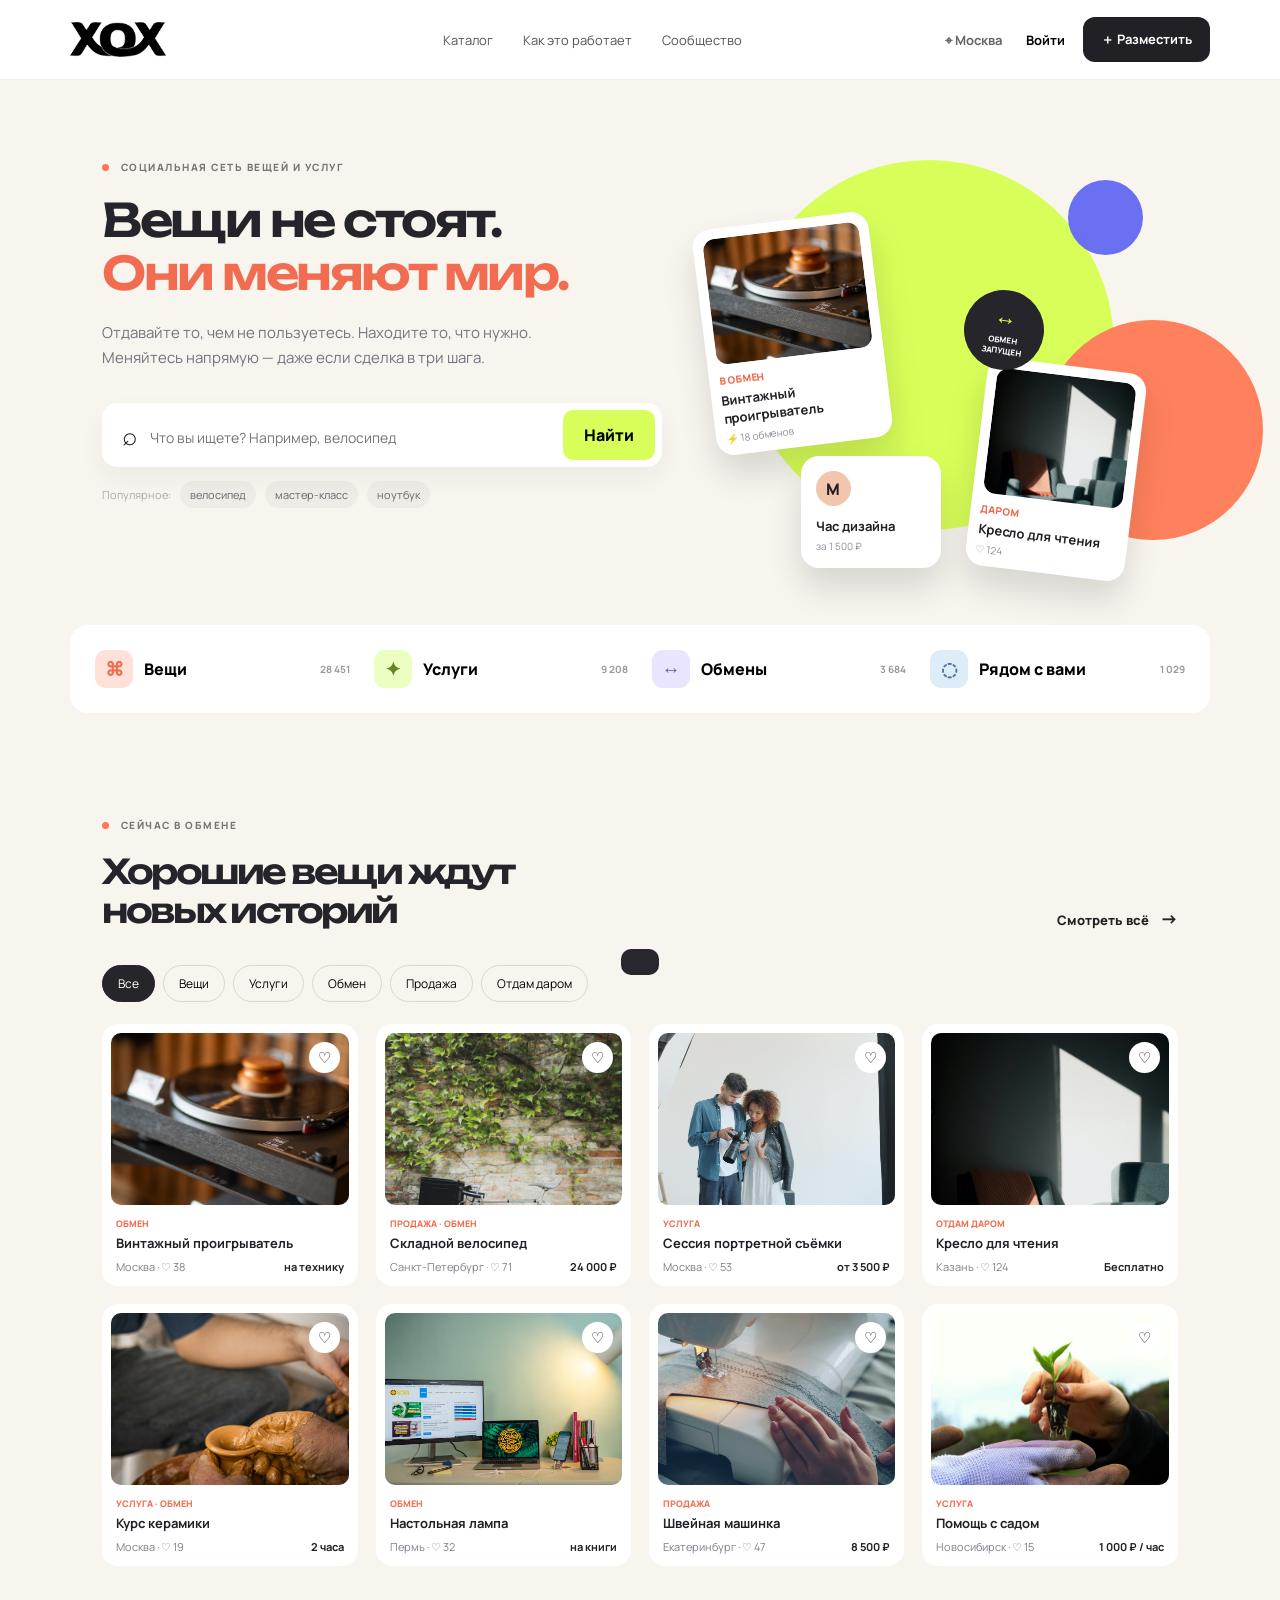
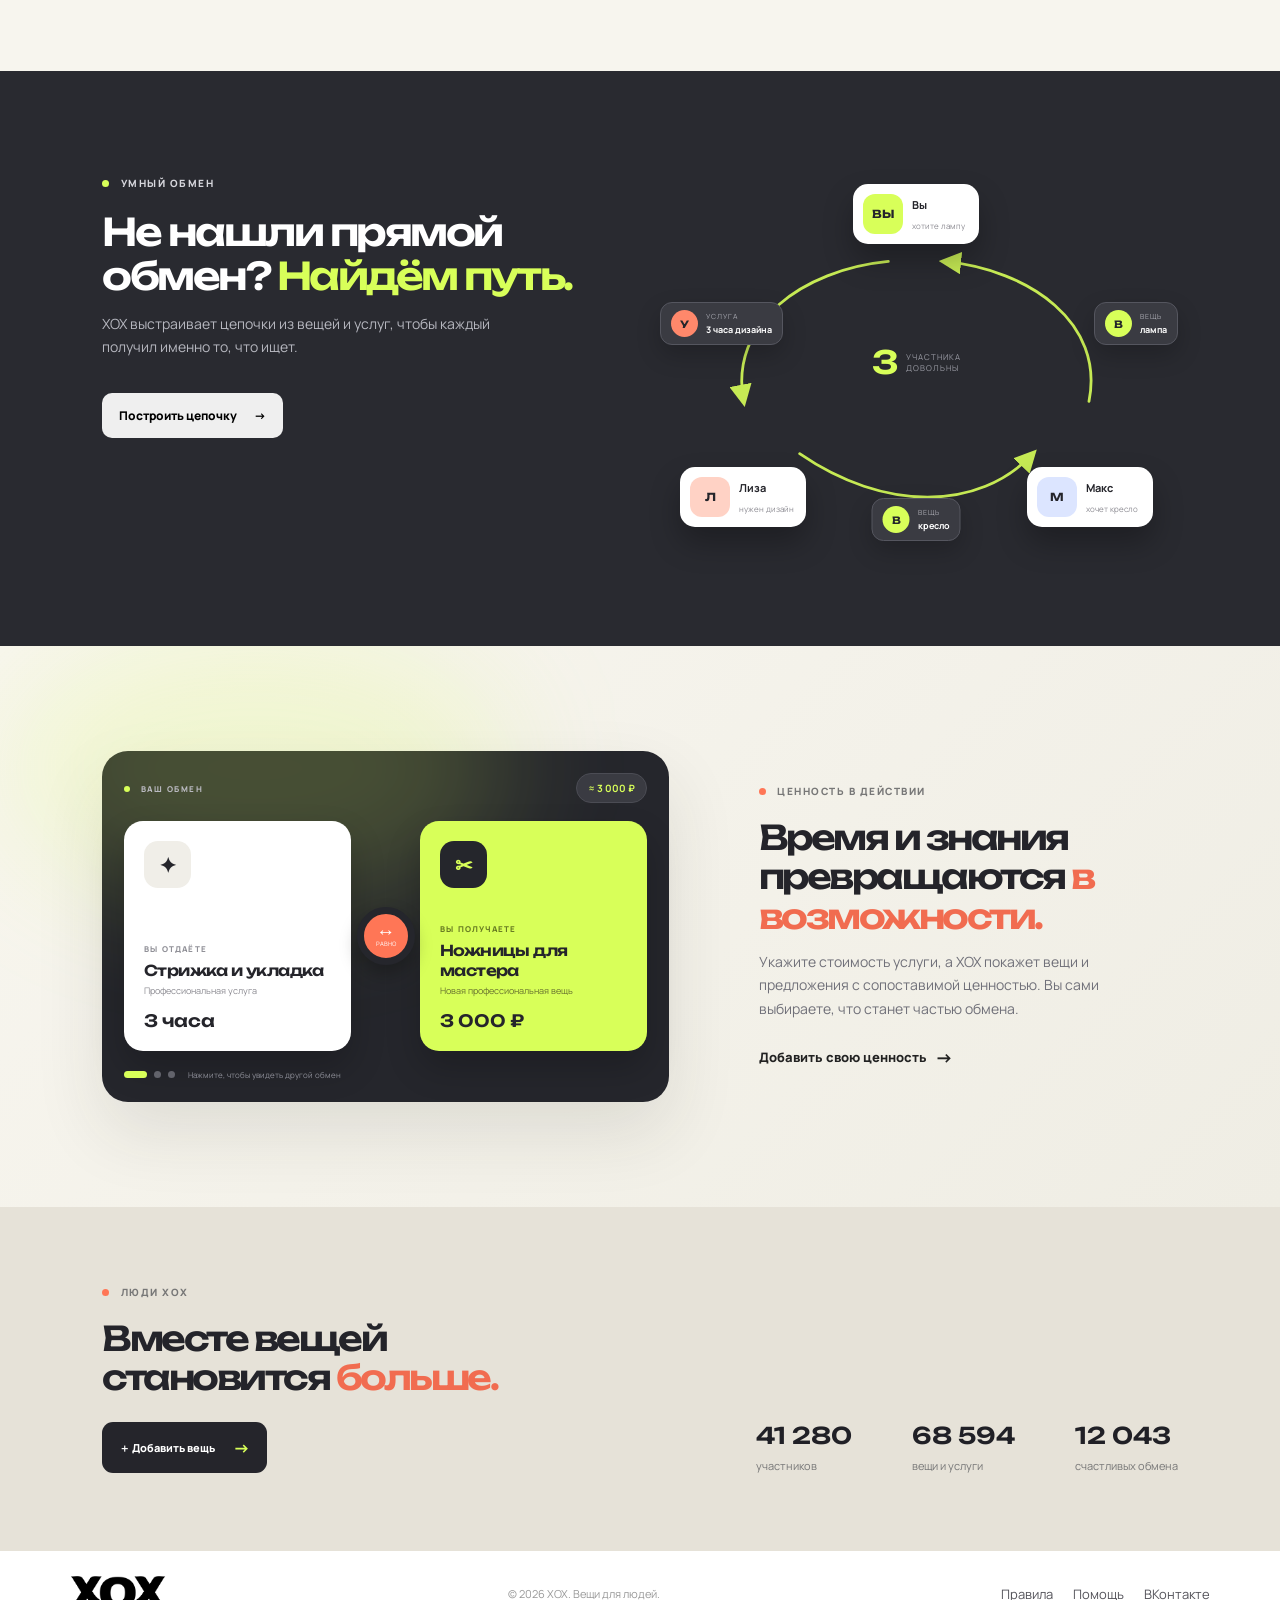
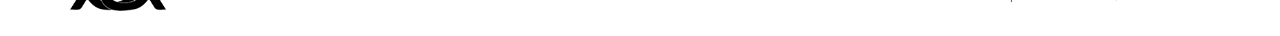
==== commit 15e2d921: "Redesign value exchange section" ====
--- a/index.html
+++ b/index.html
@@ -61,7 +61,18 @@
       </div>
     </section>
 
-    <section class="section value"><div class="value-graphic"><div class="price-tag">3 000 ₽</div><div class="scissors">✂</div><div class="equals">=</div><div class="hours"><b>3</b><span>часа<br>работы</span></div></div><div class="value-copy"><div class="eyebrow"><i></i> ценность в действии</div><h2>Знания и время<br>тоже <em>имеют вес.</em></h2><p>Укажите стоимость своей услуги — мы покажем, на что её можно обменять. Три часа работы парикмахера могут стать новыми ножницами.</p><a href="#" class="text-link">Узнать больше <span>→</span></a></div></section>
+    <section class="section value value-converter" id="value">
+      <div class="value-stage" aria-label="Интерактивный пример равноценного обмена">
+        <div class="value-stage-head"><span><i></i> ваш обмен</span><b id="valueRate">≈ 3 000 ₽</b></div>
+        <div class="value-flow" id="valueFlow" aria-live="polite">
+          <article class="value-card value-from" data-value-card><div class="value-card-icon" id="valueFromIcon">✦</div><span>Вы отдаёте</span><h3 id="valueFromTitle">Стрижка и укладка</h3><p id="valueFromMeta">Профессиональная услуга</p><strong id="valueFromAmount">3 часа</strong></article>
+          <button class="value-swap" id="valueSwap" aria-label="Показать следующий пример"><span>↔</span><small>равно</small></button>
+          <article class="value-card value-to" data-value-card><div class="value-card-icon" id="valueToIcon">✂</div><span>Вы получаете</span><h3 id="valueToTitle">Ножницы для мастера</h3><p id="valueToMeta">Новая профессиональная вещь</p><strong id="valueToAmount">3 000 ₽</strong></article>
+        </div>
+        <div class="value-pagination" aria-label="Примеры обмена"><button class="active" data-value-example="0" aria-label="Пример 1"></button><button data-value-example="1" aria-label="Пример 2"></button><button data-value-example="2" aria-label="Пример 3"></button><span>Нажмите, чтобы увидеть другой обмен</span></div>
+      </div>
+      <div class="value-copy"><div class="eyebrow"><i></i> ценность в действии</div><h2>Время и знания<br>превращаются <em>в возможности.</em></h2><p>Укажите стоимость услуги, а XOX покажет вещи и предложения с сопоставимой ценностью. Вы сами выбираете, что станет частью обмена.</p><a href="add-listing.html" class="text-link">Добавить свою ценность <span>→</span></a></div>
+    </section>
 
     <section id="community" class="community"><div><div class="eyebrow"><i></i> люди xox</div><h2>Вместе вещей<br>становится <em>больше.</em></h2><a class="community-add" href="add-listing.html">＋ Добавить вещь <span>→</span></a></div><div class="community-stats"><div><b>41 280</b><span>участников</span></div><div><b>68 594</b><span>вещи и услуги</span></div><div><b>12 043</b><span>счастливых обмена</span></div></div></section>
   </main>
--- a/styles.css
+++ b/styles.css
@@ -21,3 +21,9 @@
 /* Listing creation */
 .community-add{display:inline-flex;align-items:center;gap:18px;margin-top:25px;background:#25252b;color:#fff;text-decoration:none;border-radius:11px;padding:14px 17px;font-size:11px;font-weight:800}.community-add span{color:#d8ff59;font-size:17px}.create-page{padding:45px 8% 100px;min-height:80vh}.create-layout{display:grid;grid-template-columns:minmax(260px,.65fr) minmax(520px,1.35fr);gap:70px;align-items:start}.create-aside{position:sticky;top:125px}.create-aside h1{font:600 39px/1.18 Unbounded;letter-spacing:-2px;margin:20px 0}.create-aside h1 em{font-style:normal;color:#ef6c50}.create-aside>p{font-size:13px;line-height:1.75;color:#777680}.draft-note{display:flex;gap:12px;align-items:center;margin-top:28px}.draft-note>span{width:34px;height:34px;border-radius:10px;background:#e8ffc0;display:grid;place-items:center;color:#5b741f;font-weight:800}.draft-note div{display:flex;flex-direction:column;font-size:10px}.draft-note small{color:#999;margin-top:3px}.create-card{background:#fff;border-radius:22px;padding:32px 38px;box-shadow:0 20px 45px #302d2410}.form-progress{display:flex;align-items:center;gap:15px;margin-bottom:34px}.progress-track{height:4px;background:#ecebe5;border-radius:5px;flex:1;overflow:hidden}.progress-track i{display:block;height:100%;width:25%;background:#d8ff59;transition:.3s}.form-progress span{font-size:9px;color:#939299;white-space:nowrap}.form-step{display:none;border:0;padding:0;margin:0}.form-step.active{display:block}.form-step legend{font:600 22px Unbounded;letter-spacing:-1px;padding:0}.step-help{color:#85848c;font-size:11px;margin:9px 0 28px}.type-switch{display:grid;grid-template-columns:1fr 1fr;gap:10px;margin-bottom:24px}.type-switch input,.operation-grid input{position:absolute;opacity:0;pointer-events:none}.type-switch label>span{border:1px solid #deddd7;border-radius:14px;padding:15px;display:grid;grid-template-columns:35px 1fr;grid-template-rows:auto auto;gap:2px 10px;font-size:20px;cursor:pointer}.type-switch label>span b{font-size:12px}.type-switch label>span small{font-size:8px;color:#999}.type-switch input:checked+span{border-color:#b8d83e;background:#f7ffe2;box-shadow:inset 0 0 0 1px #b8d83e}.form-grid{display:grid;grid-template-columns:1fr 1fr;gap:16px}.form-grid .wide{grid-column:1/-1}.form-grid label,.field-title{font-size:9px;font-weight:800;text-transform:uppercase;letter-spacing:.6px}.form-grid input,.form-grid select,.form-grid textarea{margin-top:7px;background:#faf9f5;border-color:#e8e6df;resize:vertical}.form-grid label>small{display:block;color:#aaa;text-transform:none;letter-spacing:0;font-weight:500;margin-top:5px}.hidden{display:none!important}.photo-upload input{position:absolute;opacity:0;pointer-events:none}.photo-upload>span{margin-top:7px;min-height:105px;border:1px dashed #c9c7bf;border-radius:12px;display:flex;align-items:center;justify-content:center;gap:8px;color:#777;cursor:pointer;text-transform:none}.photo-upload>span b{color:#333}.photo-upload>span small{color:#aaa}.photo-upload img{width:75px;height:75px;border-radius:9px;object-fit:cover}.operation-grid{display:grid;grid-template-columns:repeat(3,1fr);gap:9px;margin:8px 0 22px}.operation-grid span{display:block;border:1px solid #deddd7;border-radius:10px;padding:12px;font-size:10px;font-weight:700;cursor:pointer}.operation-grid input:checked+span{background:#292a30;color:#fff;border-color:#292a30}.form-grid textarea{width:100%;padding:12px}.contact-note{margin-top:22px;border-radius:11px;padding:14px;background:#f3f1ea;color:#777;font-size:10px;line-height:1.5}.listing-preview{display:grid;grid-template-columns:180px 1fr;gap:22px;background:#f7f5ee;border-radius:15px;padding:12px}.preview-image{height:180px;border-radius:11px;background:#e7e4da;display:grid;place-items:center;font-size:48px;overflow:hidden}.preview-image img{width:100%;height:100%;object-fit:cover}.listing-preview>div+div{padding:12px 8px}.listing-preview span{font-size:8px;text-transform:uppercase;color:#ef6c50;font-weight:800}.listing-preview h3{font-size:17px;margin:8px 0}.listing-preview p,.listing-preview small{font-size:9px;color:#85848b;line-height:1.6}.consent{display:flex;gap:9px;align-items:start;margin-top:20px;font-size:10px}.registration-badge{display:inline-block;background:#d8ff59;border-radius:12px;padding:6px 9px;margin-bottom:14px;font-size:8px;text-transform:uppercase;font-weight:800}.form-errors{color:#d9533f;font-size:10px;margin-top:14px}.wizard-actions{display:flex;justify-content:space-between;margin-top:28px;border-top:1px solid #eeece6;padding-top:20px}.wizard-actions button{border:0;border-radius:10px;padding:13px 17px;font-size:10px;font-weight:800}.back-button{background:transparent}.next-button{background:#d8ff59}.publish-success{display:none;text-align:center;padding:55px 10px}.publish-success.show{display:block}.publish-success>div{width:55px;height:55px;background:#d8ff59;border-radius:50%;display:grid;place-items:center;margin:auto;font-size:24px}.publish-success h2{font-size:23px}.publish-success p{color:#777;font-size:12px}.publish-success a{display:inline-block;margin-top:14px;background:#25252b;color:#fff;text-decoration:none;border-radius:10px;padding:13px 17px;font-size:10px;font-weight:800}
 @media(max-width:800px){.community-add{margin-top:20px}.create-page{padding:28px 5% 70px}.create-layout{grid-template-columns:1fr;gap:30px}.create-aside{position:static}.create-aside h1{font-size:30px}.create-card{padding:24px 18px}.form-grid{grid-template-columns:1fr}.form-grid .wide{grid-column:auto}.operation-grid{grid-template-columns:1fr 1fr}.listing-preview{grid-template-columns:1fr}.preview-image{height:220px}}
+
+/* Interactive value converter */
+.value-converter{grid-template-columns:minmax(560px,1.15fr) minmax(310px,.85fr);gap:7vw;background:linear-gradient(135deg,#f8f6ef 0%,#efede4 100%);overflow:hidden}.value-stage{position:relative;background:#25262c;border-radius:26px;padding:22px;color:#fff;box-shadow:0 30px 70px #2d2b251c;opacity:0;transform:translateY(38px);transition:opacity .75s ease,transform .75s cubic-bezier(.2,.8,.2,1)}.value-converter.is-visible .value-stage{opacity:1;transform:none}.value-stage:before{content:"";position:absolute;inset:-35% 28% auto -18%;height:280px;background:#d8ff5930;filter:blur(60px);border-radius:50%;pointer-events:none}.value-stage-head{position:relative;display:flex;align-items:center;justify-content:space-between;margin-bottom:18px}.value-stage-head span{font-size:8px;text-transform:uppercase;letter-spacing:1.5px;color:#babac1;font-weight:800}.value-stage-head span i{display:inline-block;width:6px;height:6px;border-radius:50%;background:#d8ff59;margin-right:7px}.value-stage-head b{background:#3a3b42;border:1px solid #4b4c54;border-radius:20px;padding:7px 11px;color:#d8ff59;font-size:10px}.value-flow{position:relative;display:grid;grid-template-columns:1fr 68px 1fr;align-items:center;transition:opacity .16s ease,transform .16s ease}.value-flow.is-changing{opacity:0;transform:scale(.985)}.value-card{--rx:0deg;--ry:0deg;position:relative;min-height:230px;border-radius:19px;padding:20px;display:flex;flex-direction:column;background:#fff;color:#25252b;box-shadow:0 17px 35px #0003;transform:perspective(700px) rotateX(var(--rx)) rotateY(var(--ry));transition:transform .18s ease,box-shadow .25s ease;will-change:transform}.value-card:hover{box-shadow:0 24px 45px #0005}.value-to{background:#d8ff59}.value-card-icon{width:47px;height:47px;border-radius:14px;background:#f0eee8;display:grid;place-items:center;font:600 21px Unbounded;margin-bottom:auto}.value-to .value-card-icon{background:#25262c;color:#d8ff59}.value-card>span{margin-top:18px;color:#909097;font-size:8px;font-weight:800;text-transform:uppercase;letter-spacing:1.2px}.value-to>span{color:#687c23}.value-card h3{font:600 15px/1.3 Unbounded;letter-spacing:-.6px;margin:7px 0 4px}.value-card p{font-size:9px;color:#8b8a91;margin:0}.value-to p{color:#66702f}.value-card strong{font:600 17px Unbounded;margin-top:13px}.value-swap{position:relative;z-index:2;width:58px;height:58px;border:7px solid #25262c;border-radius:50%;margin:auto;background:#ff7656;color:#fff;display:grid;place-content:center;box-shadow:0 9px 18px #0004;transition:transform .3s ease,background .2s}.value-swap:hover{transform:rotate(180deg) scale(1.07);background:#d8ff59;color:#25262c}.value-swap span{font-size:19px;line-height:14px}.value-swap small{font-size:6px;text-transform:uppercase;margin-top:2px}.value-pagination{position:relative;display:flex;align-items:center;gap:7px;margin-top:18px}.value-pagination button{width:7px;height:7px;border:0;padding:0;border-radius:50%;background:#62636b;transition:.25s}.value-pagination button.active{width:23px;border-radius:8px;background:#d8ff59}.value-pagination span{margin-left:6px;font-size:8px;color:#8e8f98}.value-copy{opacity:0;transform:translateX(35px);transition:opacity .7s .18s ease,transform .7s .18s cubic-bezier(.2,.8,.2,1)}.value-converter.is-visible .value-copy{opacity:1;transform:none}.value-copy .text-link{display:inline-flex;align-items:center;margin-top:10px}.value-copy .text-link:hover span{transform:translateX(5px)}.value-copy .text-link span{transition:.2s}
+@media(max-width:980px){.value-converter{grid-template-columns:1fr;gap:45px}.value-stage{max-width:700px}.value-copy{max-width:620px}}
+@media(max-width:600px){.value-converter{padding-left:5%;padding-right:5%}.value-stage{padding:17px;border-radius:21px}.value-flow{grid-template-columns:1fr;gap:0}.value-card{min-height:188px;padding:17px}.value-swap{margin:-7px auto;transform:rotate(90deg)}.value-swap:hover{transform:rotate(270deg) scale(1.05)}.value-card h3{font-size:13px}.value-pagination span{display:none}}
+@media(prefers-reduced-motion:reduce){.value-stage,.value-copy,.value-flow,.value-card,.value-swap{transition:none!important}.value-stage,.value-copy{opacity:1;transform:none}.value-swap:hover{transform:none}}
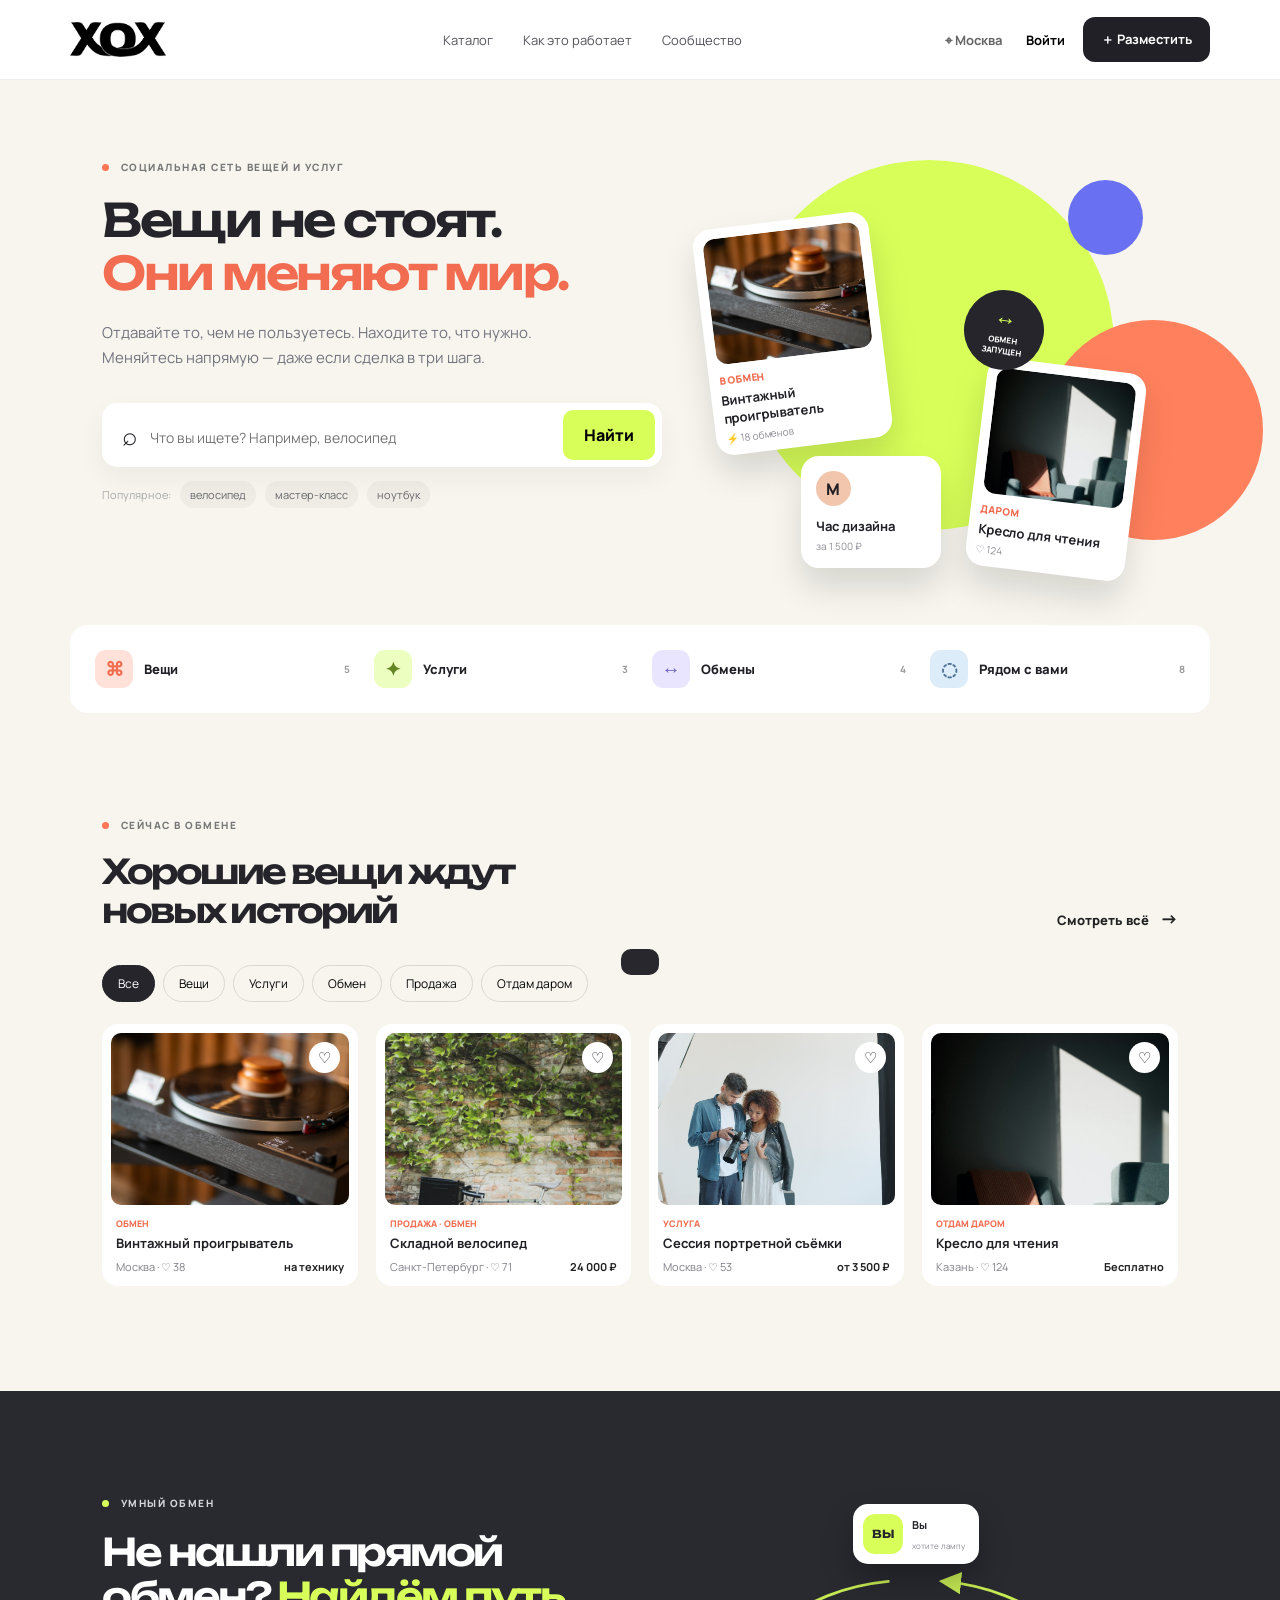
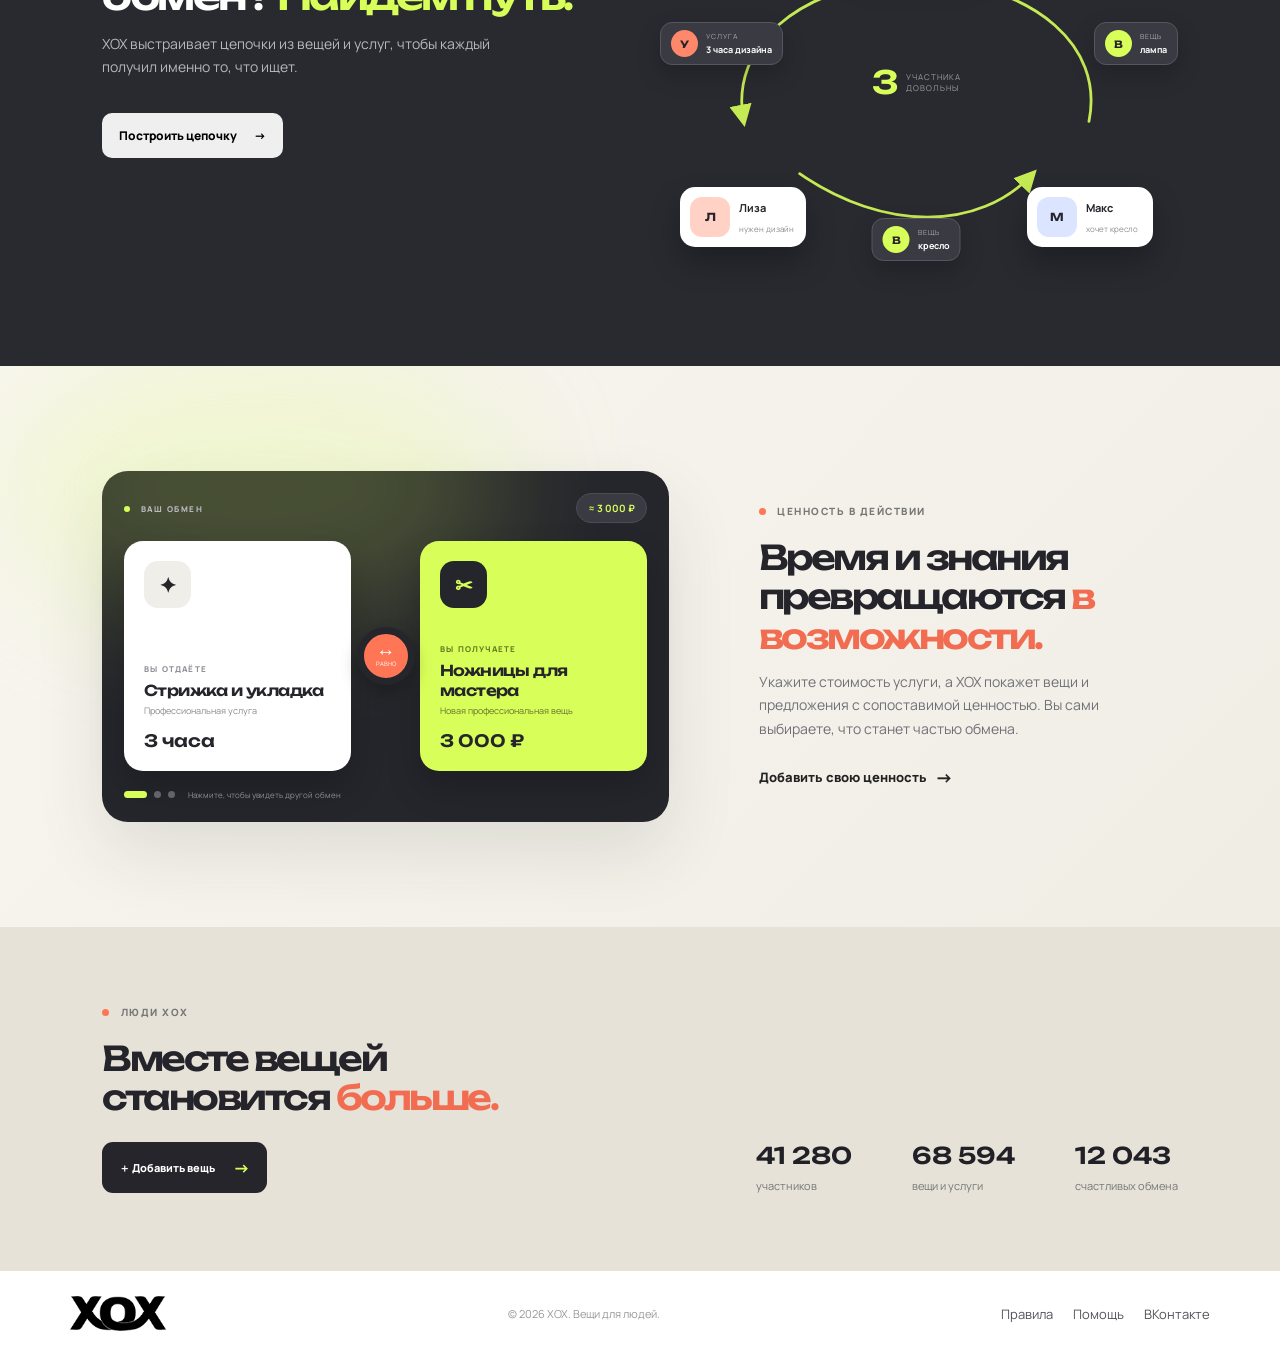
==== commit 4e1cd96e: "Add live catalog stats and listing maps" ====
--- a/index.html
+++ b/index.html
@@ -38,7 +38,7 @@
     </section>
 
     <section class="quick-cats" aria-label="Категории">
-      <button><span class="cat-icon orange">⌘</span>Вещи <b>28 451</b></button><button><span class="cat-icon green">✦</span>Услуги <b>9 208</b></button><button><span class="cat-icon purple">↔</span>Обмены <b>3 684</b></button><button><span class="cat-icon blue">◌</span>Рядом с вами <b>1 029</b></button>
+      <a href="catalog.html?filter=%D0%92%D0%B5%D1%89%D0%B8"><span class="cat-icon orange">⌘</span>Вещи <b id="thingsCount">0</b></a><a href="catalog.html?filter=%D0%A3%D1%81%D0%BB%D1%83%D0%B3%D0%B8"><span class="cat-icon green">✦</span>Услуги <b id="servicesCount">0</b></a><a href="catalog.html?filter=%D0%9E%D0%B1%D0%BC%D0%B5%D0%BD"><span class="cat-icon purple">↔</span>Обмены <b id="exchangesCount">0</b></a><button id="openNearbyMap" type="button"><span class="cat-icon blue">◌</span>Рядом с вами <b id="nearbyCount">0</b></button>
     </section>
 
     <section id="catalog" class="catalog section">
@@ -80,6 +80,7 @@
 
   <dialog id="listingModal"><button class="close" aria-label="Закрыть">×</button><div class="modal-icon">＋</div><h3>Разместить объявление</h3><p>В демо-версии форма покажет, как будет выглядеть процесс публикации.</p><form id="listingForm"><label>Название<input required placeholder="Например, горный велосипед"></label><label>Тип<select><option>Вещь</option><option>Услуга</option></select></label><label>Операция<select><option>Обмен</option><option>Продажа</option><option>Отдам даром</option></select></label><button>Продолжить</button></form></dialog>
   <dialog id="chainModal"><button class="close" aria-label="Закрыть">×</button><div class="modal-icon">↔</div><h3>Ваш маршрут обмена</h3><p>Расскажите, что отдаёте и что хотите получить — XOX подберёт подходящие цепочки до 4 шагов.</p><form><label>У меня есть<input placeholder="Велосипед"></label><label>Я ищу<input placeholder="Мотоцикл"></label><button>Найти варианты</button></form></dialog>
-  <div id="toast" role="status"></div><script src="app.js"></script>
+  <dialog id="nearbyMapModal" class="nearby-map-modal"><button class="close" aria-label="Закрыть">×</button><div class="modal-icon">⌖</div><h3>Предложения рядом</h3><p>Выберите объявление, чтобы увидеть расположение владельца на карте.</p><div class="nearby-map-layout"><div class="map-frame"><iframe id="nearbyMapFrame" title="Карта предложений рядом" loading="lazy"></iframe><a id="nearbyMapOpen" href="https://www.openstreetmap.org" target="_blank" rel="noopener">Открыть большую карту ↗</a></div><div id="nearbyMapList" class="nearby-map-list"></div></div></dialog>
+  <div id="toast" role="status"></div><script src="auth.js"></script><script src="app.js"></script>
 </body>
 </html>
--- a/styles.css
+++ b/styles.css
@@ -27,3 +27,23 @@
 @media(max-width:980px){.value-converter{grid-template-columns:1fr;gap:45px}.value-stage{max-width:700px}.value-copy{max-width:620px}}
 @media(max-width:600px){.value-converter{padding-left:5%;padding-right:5%}.value-stage{padding:17px;border-radius:21px}.value-flow{grid-template-columns:1fr;gap:0}.value-card{min-height:188px;padding:17px}.value-swap{margin:-7px auto;transform:rotate(90deg)}.value-swap:hover{transform:rotate(270deg) scale(1.05)}.value-card h3{font-size:13px}.value-pagination span{display:none}}
 @media(prefers-reduced-motion:reduce){.value-stage,.value-copy,.value-flow,.value-card,.value-swap{transition:none!important}.value-stage,.value-copy{opacity:1;transform:none}.value-swap:hover{transform:none}}
+
+/* Authentication */
+.auth-modal{width:min(510px,calc(100vw - 28px));max-height:calc(100vh - 30px);padding:30px 34px;border-radius:24px;overflow:auto}.auth-modal::backdrop{background:#202028b8;backdrop-filter:blur(6px)}.auth-close{position:absolute;right:18px;top:18px;border:0;width:31px;height:31px;border-radius:50%;background:#efeee9;font-size:20px}.auth-mark{display:inline-grid;place-items:center;background:#d8ff59;border-radius:11px;padding:9px 11px;font:700 13px Unbounded}.auth-modal>h2{font:600 25px Unbounded;letter-spacing:-1.2px;margin:17px 0 7px}.auth-lead{font-size:11px;line-height:1.65;color:#7e7d84;margin:0}.auth-tabs{display:grid;grid-template-columns:1fr 1fr;background:#f0efe9;border-radius:11px;padding:4px;margin:22px 0 3px}.auth-tabs button{border:0;border-radius:8px;padding:10px;background:transparent;font-size:10px;font-weight:800}.auth-tabs button.active{background:#fff;box-shadow:0 4px 12px #0000000d}.auth-form{margin-top:17px}.auth-form[hidden],.auth-profile[hidden],.auth-tabs[hidden]{display:none!important}.auth-grid{display:grid;grid-template-columns:1fr 1fr;gap:12px}.auth-captcha{display:flex;align-items:center;justify-content:space-between;background:#292a30;color:#fff;border-radius:12px;padding:12px 14px}.auth-captcha div{display:flex;flex-direction:column}.auth-captcha small{font-size:7px;text-transform:uppercase;letter-spacing:1px;color:#9d9ea5}.auth-captcha b{font:600 19px Unbounded;color:#d8ff59;margin-top:4px}.auth-captcha button{border:1px solid #55565e;background:transparent;color:#fff;border-radius:9px;width:34px;height:34px;font-size:17px}.auth-message{min-height:15px;color:#d9533f;font-size:9px}.auth-submit{border:0!important;background:#d8ff59!important;color:#25252b!important;border-radius:10px!important;padding:13px 16px!important;font-size:10px!important;font-weight:800!important}.auth-profile{text-align:center;padding:22px 0 5px}.auth-avatar{width:62px;height:62px;border-radius:19px;background:#d8ff59;display:grid;place-items:center;margin:5px auto 15px;font:600 22px Unbounded}.auth-profile small{font-size:8px;text-transform:uppercase;letter-spacing:1px;color:#999}.auth-profile h3{font:600 20px Unbounded;margin:7px}.auth-profile p{font-size:11px;color:#777}.auth-profile>div:last-child{display:flex;justify-content:center;gap:9px;margin-top:21px}.auth-profile a,.auth-profile button{border:0;border-radius:9px;padding:11px 14px;text-decoration:none;font-size:9px;font-weight:800}.auth-profile a{background:#25262c;color:#fff}.auth-profile button{background:#efeee9;color:#555}.login{max-width:170px;overflow:hidden;text-overflow:ellipsis;white-space:nowrap}
+@media(max-width:600px){.auth-modal{padding:25px 20px}.auth-grid{grid-template-columns:1fr}.auth-modal>h2{font-size:21px}}
+
+/* Listing editing */
+.edit-own-listing{display:flex;align-items:center;justify-content:center;text-decoration:none;border-radius:12px;padding:16px 18px;font-weight:800;text-align:left}.edit-page{padding:45px 8% 100px;min-height:78vh}.edit-layout{display:grid;grid-template-columns:minmax(250px,.65fr) minmax(520px,1.35fr);gap:70px;align-items:start}.edit-aside{position:sticky;top:125px}.edit-aside h1{font:600 36px/1.2 Unbounded;letter-spacing:-2px;margin:20px 0;overflow-wrap:anywhere}.edit-aside h1 em{font-style:normal;color:#ef6c50}.edit-aside p{color:#777680;font-size:12px;line-height:1.7}.edit-card{background:#fff;border-radius:22px;padding:32px 38px;box-shadow:0 20px 45px #302d2410}.edit-card form{margin:0}.edit-photo{display:grid;grid-template-columns:210px 1fr;gap:24px;align-items:center;background:#f5f3ec;border-radius:16px;padding:12px;margin-bottom:10px}.edit-photo>img{width:210px;height:160px;object-fit:cover;border-radius:12px;background:#dedbd2}.edit-photo>div{display:flex;flex-direction:column;align-items:flex-start;gap:8px}.edit-upload{display:inline-block;background:#25262c;color:#fff;border-radius:9px;padding:11px 14px;cursor:pointer;font-size:9px}.edit-upload input{position:absolute;opacity:0;pointer-events:none;width:1px}.edit-photo button{border:0;background:transparent;color:#d25342;font-size:9px;font-weight:800;padding:5px 0}.edit-photo small{font-size:8px;color:#999}.edit-card textarea{margin-top:7px;background:#faf9f5;border:1px solid #e8e6df;border-radius:8px;padding:12px;width:100%;resize:vertical;font:14px Manrope}.edit-operations{display:flex;align-items:center;gap:8px;flex-wrap:wrap;border-top:1px solid #eeece6;padding-top:20px}.edit-operations>span{width:100%;font-size:9px;font-weight:800;text-transform:uppercase}.edit-operations label input{position:absolute;opacity:0}.edit-operations label b{display:block;padding:8px 11px;border:1px solid #deddd7;border-radius:18px;font-size:9px;text-transform:none;cursor:pointer}.edit-operations label input:checked+b{background:#25262c;color:#fff;border-color:#25262c}.edit-actions{display:flex;justify-content:space-between;align-items:center;border-top:1px solid #eeece6;padding-top:20px}.edit-actions a{font-size:10px;color:#777;text-decoration:none}.edit-actions button,.edit-empty button{border:0;background:#d8ff59;border-radius:10px;padding:13px 17px;font-size:10px;font-weight:800}.edit-empty{background:#fff;border-radius:20px;padding:50px;text-align:center}.edit-empty h1{font:600 28px Unbounded}.edit-empty p{font-size:12px;color:#777}.edit-empty a{display:inline-block;margin-top:15px;color:#25262c;font-size:10px;font-weight:800}.edit-loading{text-align:center;padding:80px;color:#888}
+@media(max-width:850px){.edit-page{padding:30px 5% 70px}.edit-layout{grid-template-columns:1fr;gap:25px}.edit-aside{position:static}.edit-card{padding:24px 18px}}
+@media(max-width:560px){.edit-photo{grid-template-columns:1fr}.edit-photo>img{width:100%;height:220px}.edit-actions{gap:15px}.edit-actions button{flex:1}}
+
+/* Multi-photo galleries and service locations */
+.place-grid{display:grid;grid-template-columns:repeat(3,1fr);gap:8px;margin-top:8px}.place-grid label input{position:absolute;opacity:0;pointer-events:none}.place-grid label b{display:block;border:1px solid #deddd7;border-radius:10px;padding:12px;font-size:10px;text-transform:none;cursor:pointer;background:#faf9f5}.place-grid label input:checked+b{background:#292a30;color:#fff;border-color:#292a30}.photo-upload>span:has(.photo-preview-grid){justify-content:flex-start;flex-wrap:wrap;padding:10px}.photo-preview-grid{display:flex;gap:7px;flex-wrap:wrap}.photo-preview-grid img{width:64px!important;height:64px!important}.product-thumbnails{display:flex;gap:9px;margin-top:12px;overflow-x:auto;padding:2px}.product-thumbnails button{flex:0 0 76px;height:64px;border:2px solid transparent;border-radius:10px;padding:3px;background:#e6e3da;overflow:hidden}.product-thumbnails button.active{border-color:#9fbe31}.product-thumbnails img{width:100%;height:100%;object-fit:cover;border-radius:6px}.edit-photo-gallery{display:grid;grid-template-columns:repeat(2,1fr);gap:7px;width:210px}.edit-photo-gallery figure{position:relative;margin:0;height:76px}.edit-photo-gallery figure img,.edit-photo-empty{width:100%;height:100%;object-fit:cover;border-radius:9px;background:#dedbd2}.edit-photo-gallery figure button{position:absolute;right:4px;top:4px;width:22px;height:22px;border-radius:50%;padding:0;background:#fff;color:#25252b}.edit-photo-empty{grid-column:1/-1;height:160px}.service-place-edit{margin-top:4px}
+@media(max-width:560px){.place-grid{grid-template-columns:1fr}.edit-photo-gallery{width:100%}.edit-photo-gallery figure{height:110px}.edit-photo-empty{height:220px}}
+
+/* Personal exchange offer */
+.offer-submit{border:0!important;background:#d8ff59!important;color:#202026!important;border-radius:12px!important;padding:15px 18px!important;font-size:11px!important;font-weight:800!important;text-align:center}.offer-submit:hover{background:#c9f044!important}.offer-submit:disabled{background:#e4e4df!important;color:#9a999f!important;cursor:not-allowed}.offer-message{min-height:15px;color:#777680;font-size:9px;line-height:1.5}.offer-add-link{display:block;background:#25262c;color:#fff;text-align:center;text-decoration:none;border-radius:10px;padding:12px;font-size:9px;font-weight:800}.offer-add-link[hidden]{display:none}
+
+/* Live catalog counters and maps */
+.quick-cats button,.quick-cats>a{display:flex;align-items:center;gap:11px;text-align:left;background:transparent;border:0;padding:7px;font-weight:800;color:inherit;text-decoration:none;font-size:13px}.quick-cats button:hover,.quick-cats>a:hover{background:#f7f6f1;border-radius:12px}.nearby-map-modal{width:min(940px,94vw);padding:30px}.nearby-map-layout{display:grid;grid-template-columns:minmax(0,1.5fr) minmax(230px,.7fr);gap:14px;margin-top:20px}.map-frame{position:relative;min-height:440px;border-radius:16px;overflow:hidden;background:#e7e7df}.map-frame iframe{display:block;width:100%;height:440px;border:0}.map-frame>a{position:absolute;right:12px;bottom:12px;background:#202026;color:#fff;text-decoration:none;border-radius:10px;padding:11px 14px;font-size:10px;font-weight:800;box-shadow:0 7px 20px #0004}.nearby-map-list{display:flex;flex-direction:column;gap:7px;max-height:440px;overflow:auto;padding-right:4px}.nearby-map-list button{display:grid;grid-template-columns:36px 1fr;text-align:left;border:1px solid #e3e2dc;background:#fff;border-radius:12px;padding:10px;gap:2px 9px}.nearby-map-list button>span{grid-row:1/3;width:36px;height:36px;border-radius:10px;background:#ecffc0;display:grid;place-items:center}.nearby-map-list button b{font-size:10px}.nearby-map-list button small{font-size:8px;color:#87868e;white-space:nowrap;overflow:hidden;text-overflow:ellipsis}.nearby-map-list button.active{border-color:#a9c83c;background:#f7ffdc}.product-sidebar{display:grid;gap:20px;align-content:start}.product-map-card{background:#fff;border-radius:18px;padding:9px;overflow:hidden}.product-map-card iframe{display:block;width:100%;height:210px;border:0;border-radius:11px;background:#e7e7df}.product-map-card>div{display:grid;gap:8px;padding:13px 9px 8px}.product-map-card span{font-size:9px;color:#777680;white-space:nowrap;overflow:hidden;text-overflow:ellipsis}.product-map-card a{color:#202026;font-size:10px;font-weight:800;text-decoration:none}.product-sidebar .seller-card{width:100%}
+@media(max-width:800px){.nearby-map-layout{grid-template-columns:1fr}.map-frame,.map-frame iframe{min-height:330px;height:330px}.nearby-map-list{max-height:240px}.product-map-card iframe{height:260px}}
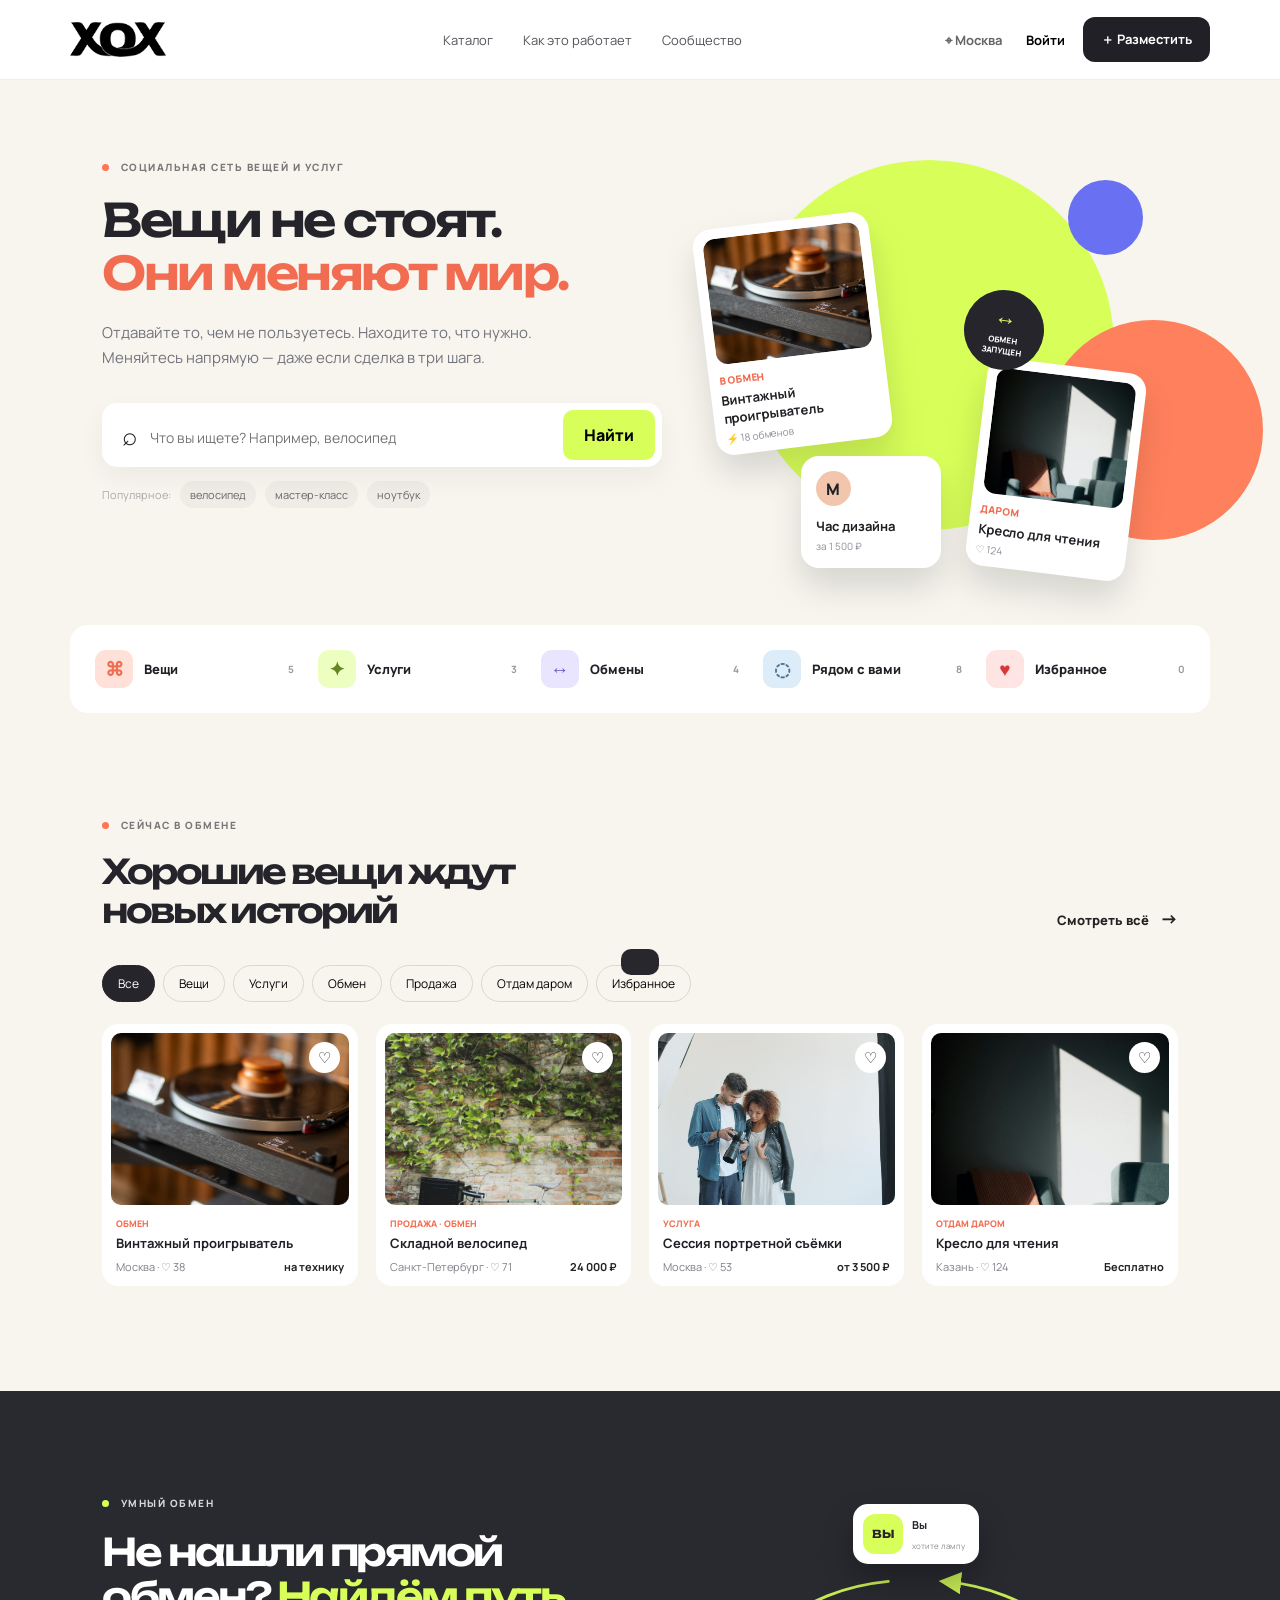
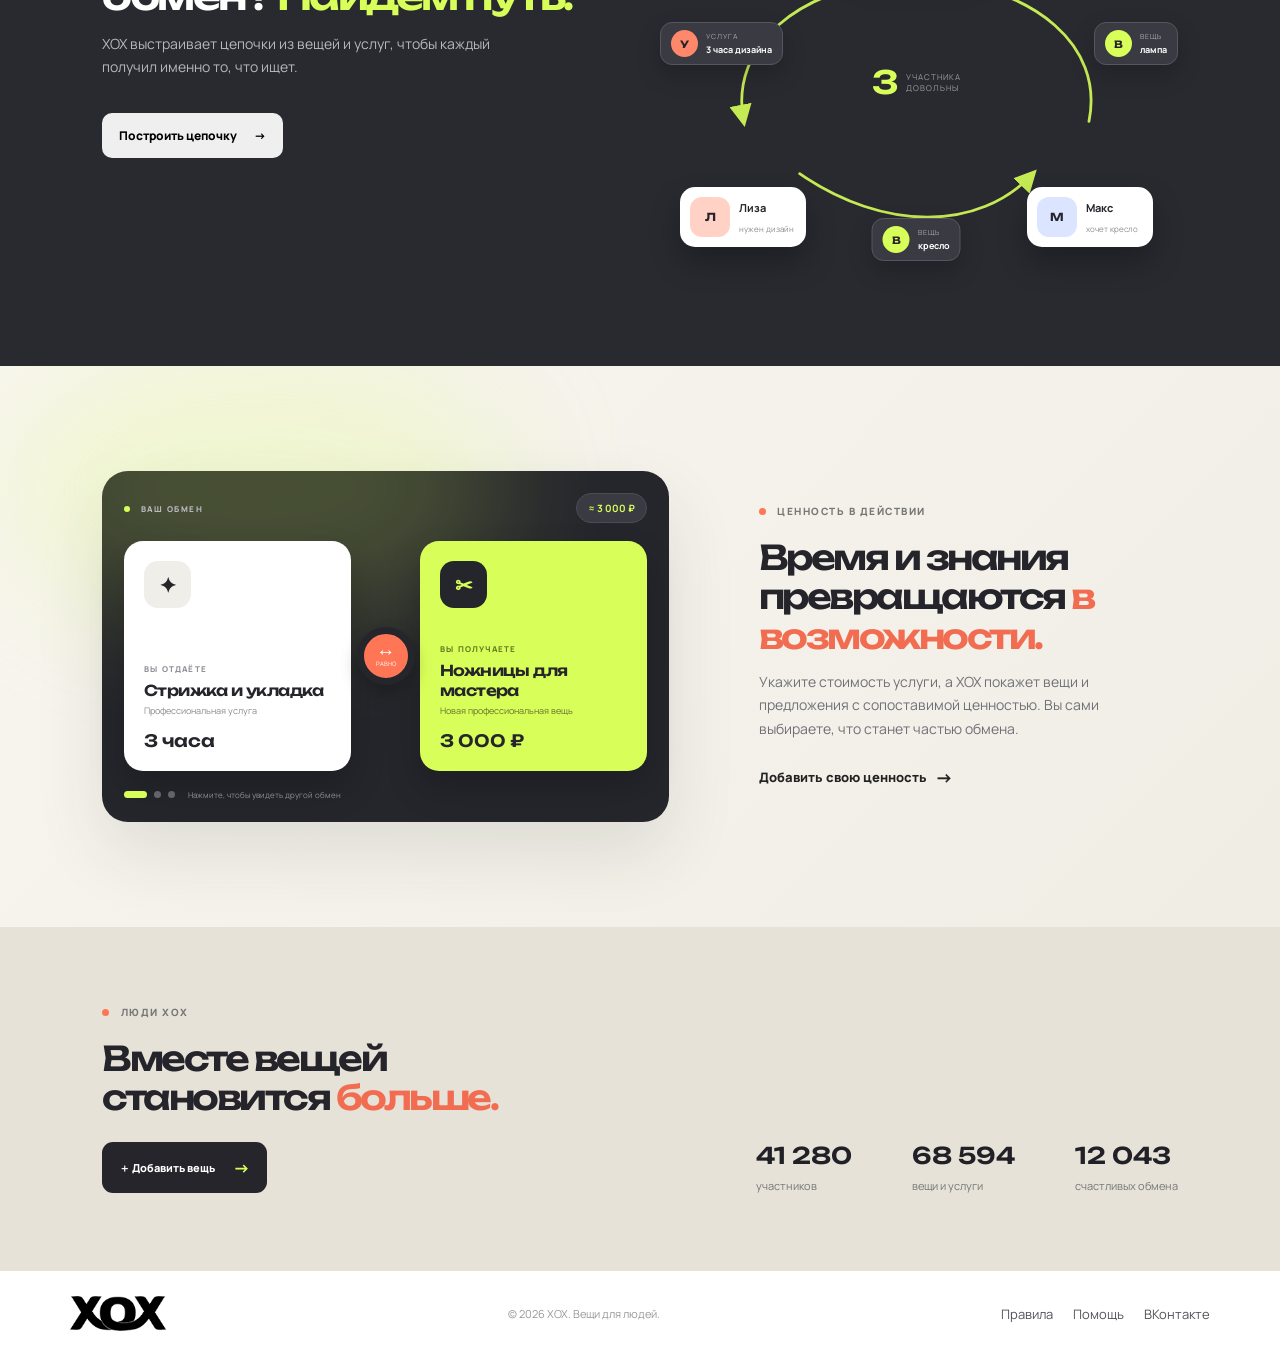
==== commit dca04b56: "Add personal favorites" ====
--- a/index.html
+++ b/index.html
@@ -38,12 +38,12 @@
     </section>
 
     <section class="quick-cats" aria-label="Категории">
-      <a href="catalog.html?filter=%D0%92%D0%B5%D1%89%D0%B8"><span class="cat-icon orange">⌘</span>Вещи <b id="thingsCount">0</b></a><a href="catalog.html?filter=%D0%A3%D1%81%D0%BB%D1%83%D0%B3%D0%B8"><span class="cat-icon green">✦</span>Услуги <b id="servicesCount">0</b></a><a href="catalog.html?filter=%D0%9E%D0%B1%D0%BC%D0%B5%D0%BD"><span class="cat-icon purple">↔</span>Обмены <b id="exchangesCount">0</b></a><button id="openNearbyMap" type="button"><span class="cat-icon blue">◌</span>Рядом с вами <b id="nearbyCount">0</b></button>
+      <a href="catalog.html?filter=%D0%92%D0%B5%D1%89%D0%B8"><span class="cat-icon orange">⌘</span>Вещи <b id="thingsCount">0</b></a><a href="catalog.html?filter=%D0%A3%D1%81%D0%BB%D1%83%D0%B3%D0%B8"><span class="cat-icon green">✦</span>Услуги <b id="servicesCount">0</b></a><a href="catalog.html?filter=%D0%9E%D0%B1%D0%BC%D0%B5%D0%BD"><span class="cat-icon purple">↔</span>Обмены <b id="exchangesCount">0</b></a><button id="openNearbyMap" type="button"><span class="cat-icon blue">◌</span>Рядом с вами <b id="nearbyCount">0</b></button><a href="catalog.html?filter=%D0%98%D0%B7%D0%B1%D1%80%D0%B0%D0%BD%D0%BD%D0%BE%D0%B5"><span class="cat-icon favorite">♥</span>Избранное <b id="favoritesCount">0</b></a>
     </section>
 
     <section id="catalog" class="catalog section">
       <div class="section-head"><div><div class="eyebrow"><i></i> сейчас в обмене</div><h2>Хорошие вещи ждут<br>новых историй</h2></div><a href="catalog.html" class="all-link">Смотреть всё <span>→</span></a></div>
-      <div class="filters"><button class="active">Все</button><button>Вещи</button><button>Услуги</button><button>Обмен</button><button>Продажа</button><button>Отдам даром</button></div>
+      <div class="filters"><button class="active">Все</button><button>Вещи</button><button>Услуги</button><button>Обмен</button><button>Продажа</button><button>Отдам даром</button><button>Избранное</button></div>
       <div id="listingGrid" class="listing-grid"></div>
     </section>
 
--- a/styles.css
+++ b/styles.css
@@ -47,3 +47,16 @@
 /* Live catalog counters and maps */
 .quick-cats button,.quick-cats>a{display:flex;align-items:center;gap:11px;text-align:left;background:transparent;border:0;padding:7px;font-weight:800;color:inherit;text-decoration:none;font-size:13px}.quick-cats button:hover,.quick-cats>a:hover{background:#f7f6f1;border-radius:12px}.nearby-map-modal{width:min(940px,94vw);padding:30px}.nearby-map-layout{display:grid;grid-template-columns:minmax(0,1.5fr) minmax(230px,.7fr);gap:14px;margin-top:20px}.map-frame{position:relative;min-height:440px;border-radius:16px;overflow:hidden;background:#e7e7df}.map-frame iframe{display:block;width:100%;height:440px;border:0}.map-frame>a{position:absolute;right:12px;bottom:12px;background:#202026;color:#fff;text-decoration:none;border-radius:10px;padding:11px 14px;font-size:10px;font-weight:800;box-shadow:0 7px 20px #0004}.nearby-map-list{display:flex;flex-direction:column;gap:7px;max-height:440px;overflow:auto;padding-right:4px}.nearby-map-list button{display:grid;grid-template-columns:36px 1fr;text-align:left;border:1px solid #e3e2dc;background:#fff;border-radius:12px;padding:10px;gap:2px 9px}.nearby-map-list button>span{grid-row:1/3;width:36px;height:36px;border-radius:10px;background:#ecffc0;display:grid;place-items:center}.nearby-map-list button b{font-size:10px}.nearby-map-list button small{font-size:8px;color:#87868e;white-space:nowrap;overflow:hidden;text-overflow:ellipsis}.nearby-map-list button.active{border-color:#a9c83c;background:#f7ffdc}.product-sidebar{display:grid;gap:20px;align-content:start}.product-map-card{background:#fff;border-radius:18px;padding:9px;overflow:hidden}.product-map-card iframe{display:block;width:100%;height:210px;border:0;border-radius:11px;background:#e7e7df}.product-map-card>div{display:grid;gap:8px;padding:13px 9px 8px}.product-map-card span{font-size:9px;color:#777680;white-space:nowrap;overflow:hidden;text-overflow:ellipsis}.product-map-card a{color:#202026;font-size:10px;font-weight:800;text-decoration:none}.product-sidebar .seller-card{width:100%}
 @media(max-width:800px){.nearby-map-layout{grid-template-columns:1fr}.map-frame,.map-frame iframe{min-height:330px;height:330px}.nearby-map-list{max-height:240px}.product-map-card iframe{height:260px}}
+
+/* Personal dashboard */
+.auth-modal:has(.auth-profile:not([hidden])){width:min(760px,calc(100vw - 28px))}.auth-profile{text-align:left;padding:22px 0 5px}.auth-profile-head{display:flex;align-items:center;gap:15px}.auth-profile-head>div:last-child{min-width:0}.auth-profile-head h3{margin:5px 0}.auth-profile-head p{margin:0}.auth-avatar{flex:0 0 72px;width:72px;height:72px;border-radius:21px;overflow:hidden;margin:0;background:#d8ff59}.auth-avatar img{display:block;width:100%;height:100%;object-fit:cover}.auth-avatar img[hidden],.auth-avatar span[hidden]{display:none}.auth-profile-actions{display:grid!important;grid-template-columns:1.2fr 1fr .65fr;gap:9px;margin-top:22px!important}.auth-profile-actions a,.auth-profile-actions button{display:grid;place-items:center;min-height:48px;border-radius:12px!important;padding:13px 16px!important;font-size:10px!important}.auth-profile-actions a{background:#d8ff59!important;color:#202026!important}.auth-profile-actions button[data-profile-edit]{background:#25262c;color:#fff}.auth-profile-actions button[data-auth-logout]{background:#efeee9;color:#4d4c53}.auth-avatar-upload input{position:absolute;opacity:0;pointer-events:none}.auth-avatar-upload span{display:block;margin-top:6px;border:1px dashed #cbc9c1;border-radius:10px;padding:12px;text-align:center;color:#626169;text-transform:none}.auth-profile-edit{margin:18px 0 0;padding:18px;background:#f4f3ed;border-radius:15px}.auth-profile-edit[hidden]{display:none}.auth-edit-actions{display:grid;grid-template-columns:.7fr 1fr;gap:8px}.auth-edit-actions button{border:0;border-radius:10px;padding:13px;font-size:10px;font-weight:800}.auth-edit-actions button:last-child{background:#d8ff59;color:#202026}.auth-my-listings{margin-top:27px;border-top:1px solid #e8e6df;padding-top:21px}.auth-my-listings>div:first-child{display:flex;align-items:center;justify-content:space-between}.auth-my-listings h4{font:600 15px Unbounded;margin:0}.auth-my-listings>div:first-child a{color:#25262c;font-size:9px;font-weight:800;text-decoration:none}.auth-my-listings>[data-auth-listings]{display:grid;gap:8px;margin-top:13px}.auth-my-listings article{display:grid;grid-template-columns:1fr auto;align-items:center;gap:12px;background:#f5f4ef;border-radius:12px;padding:12px 13px}.auth-my-listings article>a:first-child{display:grid;gap:4px;color:#202026;text-decoration:none;min-width:0}.auth-my-listings article b{font-size:10px;white-space:nowrap;overflow:hidden;text-overflow:ellipsis}.auth-my-listings article small{font-size:8px;color:#85848b}.auth-my-listings article>a:last-child{color:#617522;text-decoration:none;font-size:9px;font-weight:800}.auth-listings-empty{padding:22px;background:#f5f4ef;border-radius:12px;text-align:center;color:#85848b;font-size:10px}
+@media(max-width:600px){.auth-profile-actions{grid-template-columns:1fr!important}.auth-grid{grid-template-columns:1fr}.auth-my-listings article{grid-template-columns:1fr}.auth-my-listings article>a:last-child{justify-self:start}}
+.auth-my-listings a{padding:0!important;border-radius:0!important;background:transparent!important}.auth-profile-edit textarea{display:block;width:100%;margin-top:6px;padding:12px;border:1px solid #ddd;border-radius:8px;resize:vertical;font:14px Manrope;outline-color:#badc44}.seller-avatar{overflow:hidden}.seller-avatar img{display:block;width:100%;height:100%;object-fit:cover}
+
+/* Listing rows inside the personal dashboard */
+.auth-my-listings article.auth-listing-row{grid-template-columns:minmax(0,1fr) 42px;padding:9px;background:#f5f4ef}.auth-listing-main{display:grid!important;grid-template-columns:68px minmax(0,1fr);gap:12px;align-items:center;color:#202026!important;min-width:0}.auth-listing-main>img{display:block;width:68px;height:58px;border-radius:10px;object-fit:cover;background:#e6e3da}.auth-listing-main>span{display:grid;gap:3px;min-width:0}.auth-listing-main small{font-size:7px!important;line-height:1.3;color:#8b8a91!important;text-transform:uppercase;letter-spacing:.7px}.auth-listing-main b{font-size:11px!important;line-height:1.3;white-space:nowrap;overflow:hidden;text-overflow:ellipsis}.auth-listing-main strong{font-size:9px;color:#53651d}.auth-listing-edit{display:grid!important;place-items:center;width:38px;height:38px;border-radius:11px!important;background:#d8ff59!important;color:#202026!important;font-size:16px!important;font-weight:800;text-decoration:none}.auth-listing-edit:hover{background:#c8ef45!important;transform:translateY(-1px)}
+@media(max-width:600px){.auth-my-listings article.auth-listing-row{grid-template-columns:minmax(0,1fr) 38px}.auth-listing-main{grid-template-columns:56px minmax(0,1fr)}.auth-listing-main>img{width:56px;height:52px}.auth-listing-edit{width:36px;height:36px}}
+
+/* Personal favorites */
+.listing-image .heart{color:#25252b;cursor:pointer}.listing-image .heart:hover{color:#e54444;background:#fff0f0;transform:scale(1.12)}.listing-image .heart.active{color:#fff;background:#e54444}.listing:hover .heart.active{transform:scale(1.06)}.quick-cats{grid-template-columns:repeat(5,1fr)}.cat-icon.favorite{background:#ffe4e4;color:#d93737}.auth-listing-tabs{display:flex!important;justify-content:flex-start!important;gap:7px}.auth-listing-tabs button{border:0!important;border-radius:20px!important;background:#efeee9!important;color:#6f6e75!important;padding:9px 13px!important;font-size:9px!important;font-weight:800}.auth-listing-tabs button.active{background:#25262c!important;color:#fff!important}.auth-listing-tabs span{display:inline-grid;place-items:center;min-width:17px;height:17px;margin-left:4px;padding:0 4px;border-radius:9px;background:#d8ff59;color:#202026;font-size:8px}.auth-favorite-remove{display:grid!important;place-items:center;width:38px;height:38px;padding:0!important;border:0!important;border-radius:11px!important;background:#fff0f0!important;color:#e54444!important;font-size:16px!important}.auth-favorite-remove:hover{background:#e54444!important;color:#fff!important}.auth-my-listings>[data-auth-listings]{margin-top:13px}
+@media(max-width:800px){.quick-cats{grid-template-columns:1fr 1fr}}
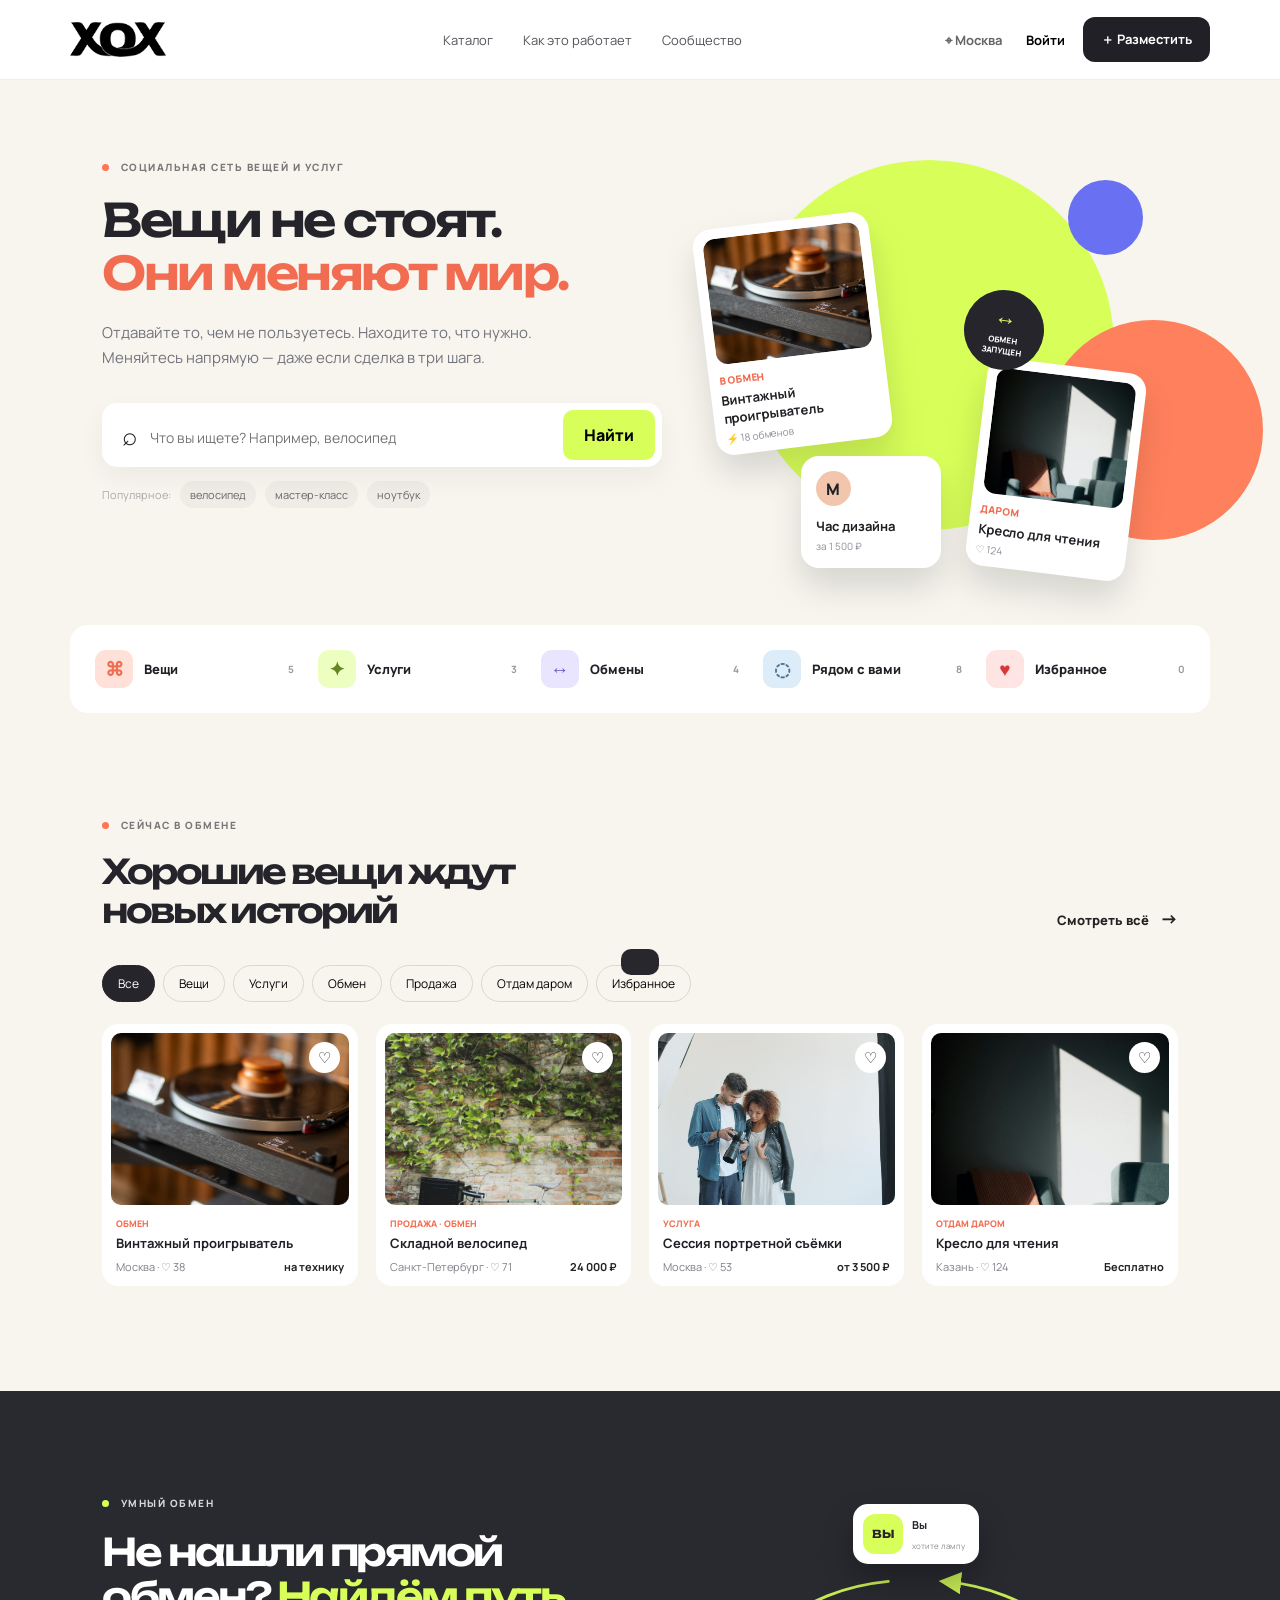
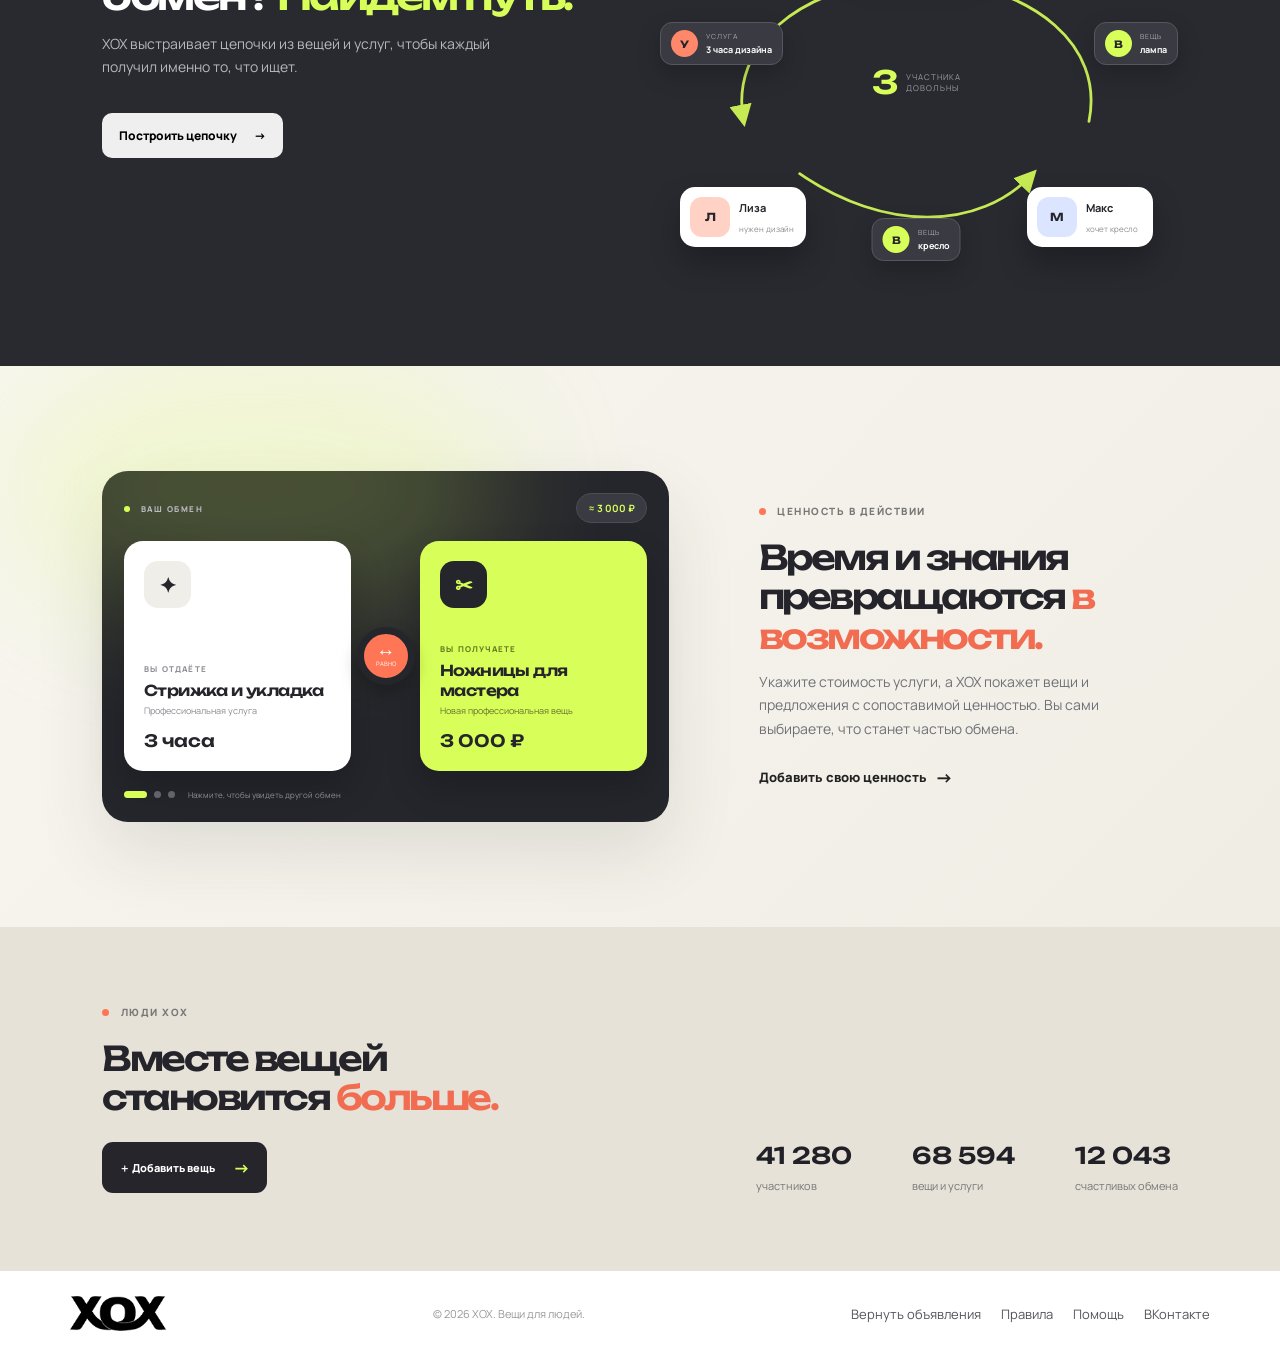
==== commit 75c1b2d1: "Move shared listings to MySQL and add migration" ====
--- a/index.html
+++ b/index.html
@@ -76,11 +76,11 @@
 
     <section id="community" class="community"><div><div class="eyebrow"><i></i> люди xox</div><h2>Вместе вещей<br>становится <em>больше.</em></h2><a class="community-add" href="add-listing.html">＋ Добавить вещь <span>→</span></a></div><div class="community-stats"><div><b>41 280</b><span>участников</span></div><div><b>68 594</b><span>вещи и услуги</span></div><div><b>12 043</b><span>счастливых обмена</span></div></div></section>
   </main>
-  <footer><a class="logo" href="index.html"><img src="assets/logo_xox.png" alt="XOX"></a><span>© 2026 XOX. Вещи для людей.</span><div><a href="#">Правила</a><a href="#">Помощь</a><a href="#">ВКонтакте</a></div></footer>
+  <footer><a class="logo" href="index.html"><img src="assets/logo_xox.png" alt="XOX"></a><span>© 2026 XOX. Вещи для людей.</span><div><a href="migration-import.html">Вернуть объявления</a><a href="#">Правила</a><a href="#">Помощь</a><a href="#">ВКонтакте</a></div></footer>
 
   <dialog id="listingModal"><button class="close" aria-label="Закрыть">×</button><div class="modal-icon">＋</div><h3>Разместить объявление</h3><p>В демо-версии форма покажет, как будет выглядеть процесс публикации.</p><form id="listingForm"><label>Название<input required placeholder="Например, горный велосипед"></label><label>Тип<select><option>Вещь</option><option>Услуга</option></select></label><label>Операция<select><option>Обмен</option><option>Продажа</option><option>Отдам даром</option></select></label><button>Продолжить</button></form></dialog>
   <dialog id="chainModal"><button class="close" aria-label="Закрыть">×</button><div class="modal-icon">↔</div><h3>Ваш маршрут обмена</h3><p>Расскажите, что отдаёте и что хотите получить — XOX подберёт подходящие цепочки до 4 шагов.</p><form><label>У меня есть<input placeholder="Велосипед"></label><label>Я ищу<input placeholder="Мотоцикл"></label><button>Найти варианты</button></form></dialog>
   <dialog id="nearbyMapModal" class="nearby-map-modal"><button class="close" aria-label="Закрыть">×</button><div class="modal-icon">⌖</div><h3>Предложения рядом</h3><p>Выберите объявление, чтобы увидеть расположение владельца на карте.</p><div class="nearby-map-layout"><div class="map-frame"><iframe id="nearbyMapFrame" title="Карта предложений рядом" loading="lazy"></iframe><a id="nearbyMapOpen" href="https://www.openstreetmap.org" target="_blank" rel="noopener">Открыть большую карту ↗</a></div><div id="nearbyMapList" class="nearby-map-list"></div></div></dialog>
-  <div id="toast" role="status"></div><script src="auth.js"></script><script src="app.js"></script>
+  <div id="toast" role="status"></div><script src="api-client.js"></script><script src="auth.js"></script><script src="app.js"></script>
 </body>
 </html>
--- a/styles.css
+++ b/styles.css
@@ -60,3 +60,7 @@
 /* Personal favorites */
 .listing-image .heart{color:#25252b;cursor:pointer}.listing-image .heart:hover{color:#e54444;background:#fff0f0;transform:scale(1.12)}.listing-image .heart.active{color:#fff;background:#e54444}.listing:hover .heart.active{transform:scale(1.06)}.quick-cats{grid-template-columns:repeat(5,1fr)}.cat-icon.favorite{background:#ffe4e4;color:#d93737}.auth-listing-tabs{display:flex!important;justify-content:flex-start!important;gap:7px}.auth-listing-tabs button{border:0!important;border-radius:20px!important;background:#efeee9!important;color:#6f6e75!important;padding:9px 13px!important;font-size:9px!important;font-weight:800}.auth-listing-tabs button.active{background:#25262c!important;color:#fff!important}.auth-listing-tabs span{display:inline-grid;place-items:center;min-width:17px;height:17px;margin-left:4px;padding:0 4px;border-radius:9px;background:#d8ff59;color:#202026;font-size:8px}.auth-favorite-remove{display:grid!important;place-items:center;width:38px;height:38px;padding:0!important;border:0!important;border-radius:11px!important;background:#fff0f0!important;color:#e54444!important;font-size:16px!important}.auth-favorite-remove:hover{background:#e54444!important;color:#fff!important}.auth-my-listings>[data-auth-listings]{margin-top:13px}
 @media(max-width:800px){.quick-cats{grid-template-columns:1fr 1fr}}
+
+/* Local data migration */
+.migration-page{min-height:100vh}.migration-shell{width:min(760px,90vw);margin:0 auto;padding:80px 0 120px}.migration-shell h1{font:600 46px/1.14 Unbounded;letter-spacing:-2.6px;margin:20px 0}.migration-lead{max-width:650px;color:#74737b;font-size:14px;line-height:1.75}.migration-card{margin-top:35px;background:#fff;border-radius:24px;padding:34px;box-shadow:0 22px 55px #302d2412}.migration-status{display:flex;flex-direction:column;gap:4px;background:#f3f2ec;border-radius:14px;padding:17px 19px;font-size:12px;line-height:1.6}.migration-status b{font-size:13px}.migration-status small{color:#777680}.migration-stats{display:grid;grid-template-columns:repeat(2,1fr);gap:10px;margin:17px 0}.migration-stats div{display:flex;flex-direction:column;background:#292a30;color:#fff;border-radius:15px;padding:20px}.migration-stats b{font:600 28px Unbounded;color:#d8ff59}.migration-stats span{margin-top:5px;color:#aaaab1;font-size:9px;text-transform:uppercase;letter-spacing:.8px}.migration-card>.next-button{width:100%;margin-top:16px;border:0;background:#d8ff59;color:#202026;border-radius:12px;padding:16px 18px;font-size:11px;font-weight:800}.migration-card>.next-button:disabled{background:#e5e4df;color:#9a999f;cursor:not-allowed}.migration-note{margin:15px 2px 0;color:#929198;font-size:9px;line-height:1.6}.migration-upload{display:block;margin-top:18px}.migration-upload input{position:absolute;opacity:0;pointer-events:none;width:1px}.migration-upload>span{display:flex;flex-direction:column;align-items:center;justify-content:center;min-height:145px;margin-top:7px;border:1px dashed #c6c5be;border-radius:15px;background:#faf9f5;color:#202026;font-size:25px;cursor:pointer}.migration-upload b{margin-top:7px;font-size:11px}.migration-upload small{margin-top:5px;color:#919097;font-size:8px;text-transform:none}.migration-summary{display:flex;flex-direction:column;gap:6px;margin-top:16px;font-size:11px}.migration-summary span{color:#777680;line-height:1.65}.migration-card .form-errors{margin-top:15px;font-size:10px;line-height:1.6}.migration-card .form-errors a{color:#53651d;font-weight:800}.migration-card .auth-modal{position:fixed}
+@media(max-width:600px){.migration-shell{padding:55px 0 85px}.migration-shell h1{font-size:31px}.migration-card{padding:23px 18px}.migration-stats b{font-size:22px}.migration-page .topbar .add-button{font-size:9px}}
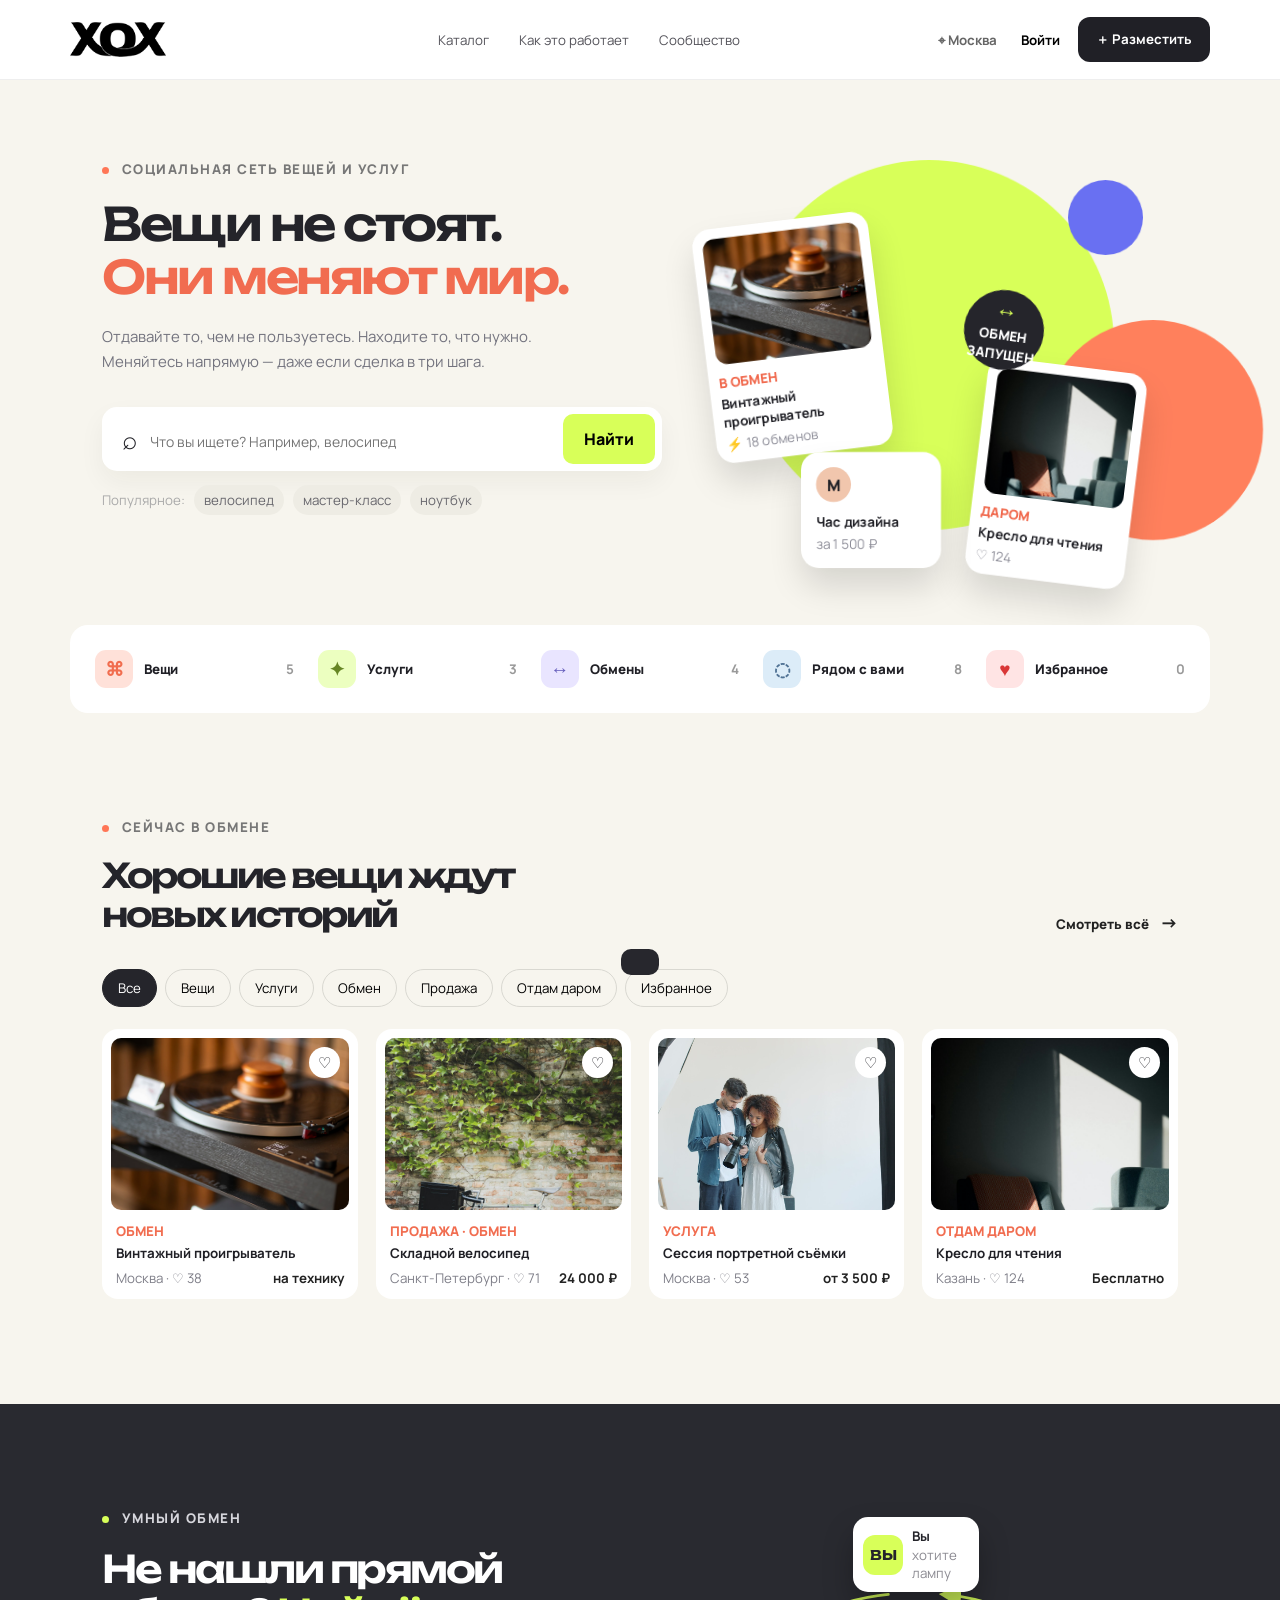
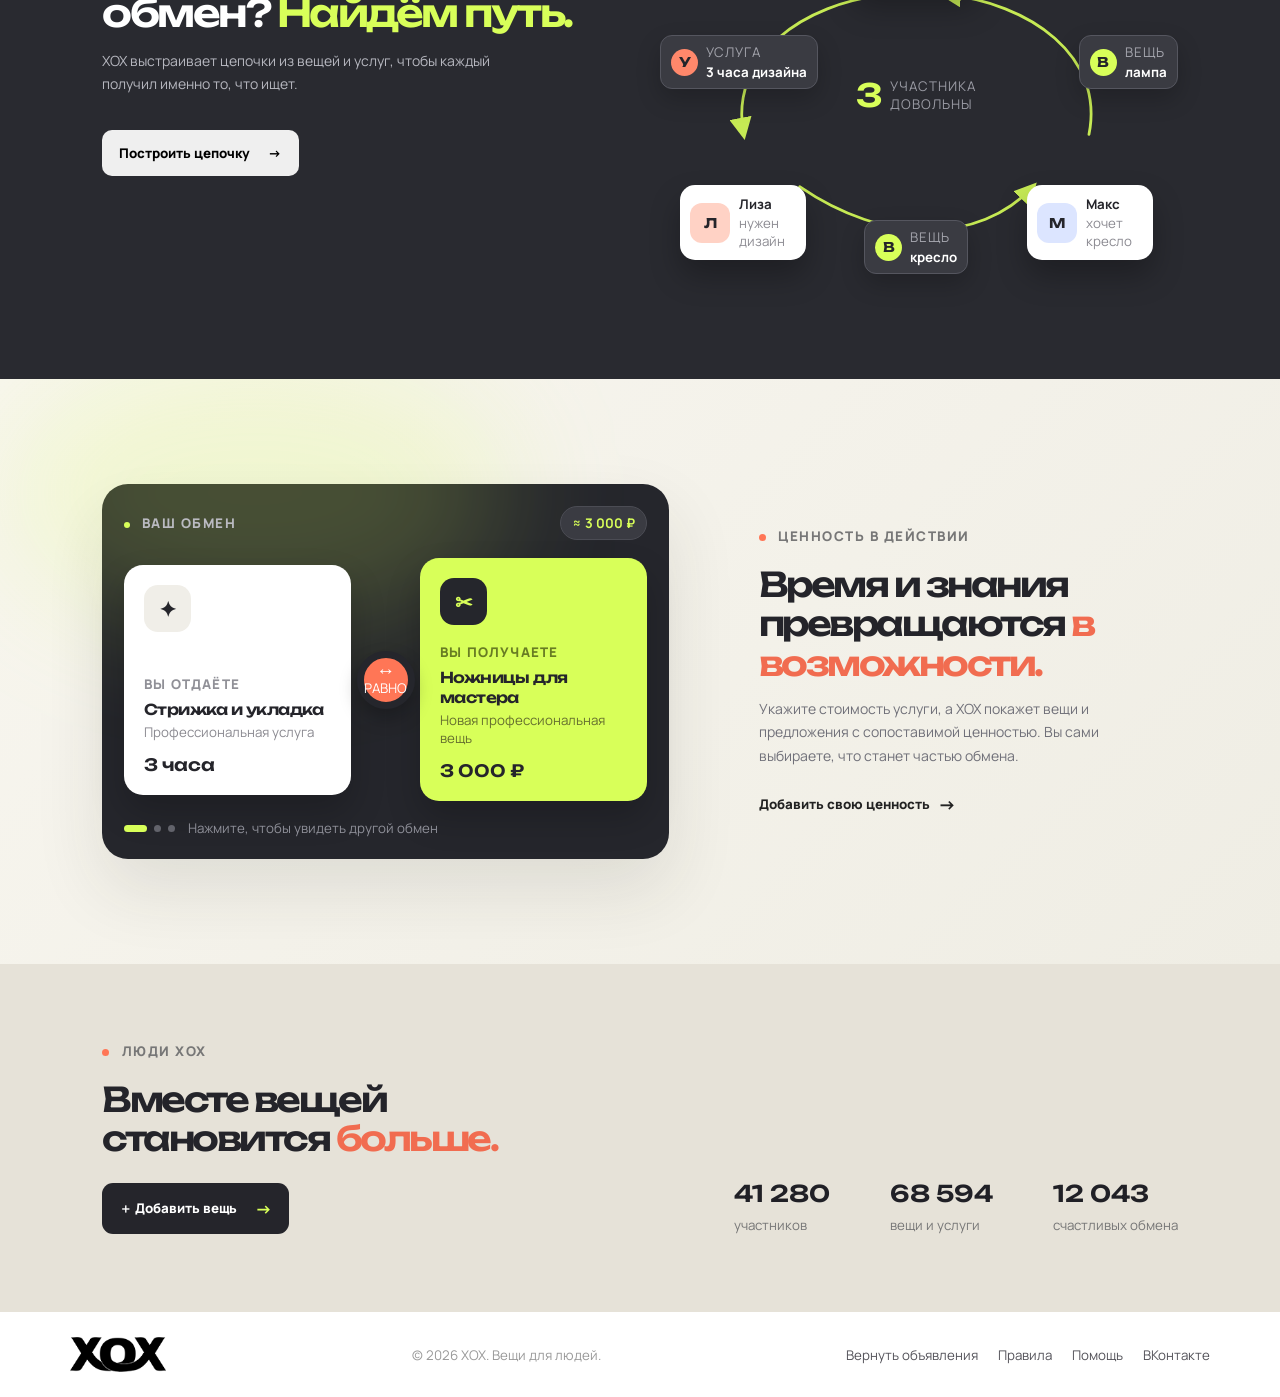
==== commit 0d9cb3b7: "Animate hero collage on page load" ====
--- a/index.html
+++ b/index.html
@@ -28,7 +28,7 @@
         </div>
         <div class="popular"><span>Популярное:</span><button>велосипед</button><button>мастер-класс</button><button>ноутбук</button></div>
       </div>
-      <div class="hero-art" aria-label="Коллаж популярных объявлений">
+      <div class="hero-art hero-motion" aria-label="Коллаж популярных объявлений">
         <div class="sun"></div><div class="orb one"></div><div class="orb two"></div>
         <article class="floating card-camera"><div class="art camera-art"><img src="assets/listings/record-player.jpg" alt="Винтажный проигрыватель"></div><small>В обмен</small><b>Винтажный проигрыватель</b><span>⚡ 18 обменов</span></article>
         <article class="floating card-chair"><div class="art chair-art"><img src="assets/listings/armchair.jpg" alt="Кресло для чтения"></div><small>Даром</small><b>Кресло для чтения</b><span>♡ 124</span></article>
--- a/styles.css
+++ b/styles.css
@@ -1,66 +1,83 @@
-:root{--ink:#202026;--muted:#73737e;--lime:#d8ff59;--cream:#f7f5ee;--orange:#ff7452}*{box-sizing:border-box}html{scroll-behavior:smooth}body{margin:0;background:var(--cream);font-family:Manrope,Arial;color:var(--ink)}button,input,select{font:inherit}button,a{cursor:pointer}.topbar{height:80px;display:flex;align-items:center;justify-content:space-between;padding:0 5.5%;background:#fff;border-bottom:1px solid #eee;position:sticky;z-index:10;top:0}.logo{font:700 26px Unbounded;color:var(--ink);text-decoration:none;letter-spacing:-3px}.logo span{color:#ff7656}nav{display:flex;gap:30px;margin-left:80px}nav a,footer a{font-size:13px;color:#55545b;text-decoration:none}.header-actions{display:flex;align-items:center;gap:12px}.header-actions button{border:0;background:transparent;font-weight:700;font-size:13px}.location{color:#666}.add-button{background:var(--ink)!important;color:#fff;border-radius:12px;padding:13px 18px}.hero{min-height:540px;padding:80px 8% 55px;display:grid;grid-template-columns:1.1fr .9fr;overflow:hidden}.eyebrow{text-transform:uppercase;font-weight:800;letter-spacing:1.5px;font-size:10px;color:#777}.eyebrow i{display:inline-block;width:7px;height:7px;background:#ff7656;border-radius:50%;margin-right:8px}.hero h1,h2{font:600 46px/1.15 Unbounded;margin:20px 0;color:#24242a;letter-spacing:-2.5px}.hero h1 em,h2 em{font-style:normal;color:#f16c50}.hero-copy>p{color:var(--muted);line-height:1.7;font-size:15px;max-width:510px}.search-box{position:relative;display:flex;align-items:center;max-width:560px;height:64px;background:#fff;border-radius:15px;padding:6px 7px 6px 20px;margin-top:32px;box-shadow:0 11px 26px #26221a0d}.search-box input{border:0;outline:0;flex:1;min-width:0;padding:8px 12px;font-size:14px}.search-icon{font-size:26px}.search-box button,.modal button[type=submit]{border:0;background:var(--lime);font-weight:800;border-radius:10px;padding:14px 21px}.suggestions{display:none;position:absolute;left:0;right:0;top:70px;padding:7px;background:white;border-radius:12px;box-shadow:0 12px 30px #0002;z-index:2}.suggestions.show{display:block}.suggestions div{padding:10px 14px;font-size:13px}.suggestions div:hover{background:#f4f4ef;border-radius:7px}.popular{display:flex;gap:9px;align-items:center;margin-top:14px}.popular span{font-size:11px;color:#aaa}.popular button{border:0;background:#eeece4;border-radius:15px;padding:6px 10px;font-size:11px;color:#69686e}.hero-art{position:relative;min-height:410px}.sun{position:absolute;width:370px;height:370px;border-radius:50%;background:var(--lime);top:0;left:50px}.orb{position:absolute;border-radius:50%}.orb.one{width:220px;height:220px;background:#ff805c;right:-85px;top:160px}.orb.two{background:#6970f2;width:75px;height:75px;top:20px;right:35px}.floating{position:absolute;background:white;border-radius:18px;padding:10px;box-shadow:0 19px 34px #0002;display:flex;flex-direction:column}.floating .art{height:126px;border-radius:12px;display:grid;place-items:center;font-size:64px;margin-bottom:9px}.floating small{color:#f0674b;font-size:10px;font-weight:800;text-transform:uppercase}.floating b{font-size:13px;margin:4px 0}.floating span{font-size:10px;color:#8d8d98}.card-camera{width:177px;top:60px;left:10px;transform:rotate(-7deg)}.camera-art{background:#e5ceb4;color:#443830}.card-chair{width:160px;top:205px;right:42px;transform:rotate(7deg)}.chair-art{background:#a9d6d1;color:#27615d}.card-service{width:140px;bottom:2px;left:107px;padding:15px}.avatar{width:35px;height:35px;border-radius:50%;background:#f1c6ad;display:grid;place-items:center;font-weight:800;margin-bottom:7px}.swap-bubble{position:absolute;right:134px;top:130px;width:80px;height:80px;display:grid;place-content:center;text-align:center;border-radius:50%;background:#25252b;color:var(--lime);font-size:22px;transform:rotate(8deg)}.swap-bubble span{color:#fff;text-transform:uppercase;font-size:8px;font-weight:800;line-height:1.4}.quick-cats{display:grid;grid-template-columns:repeat(4,1fr);margin:0 5.5%;background:#fff;border-radius:18px;padding:18px;gap:10px}.quick-cats button{display:flex;align-items:center;gap:11px;text-align:left;background:transparent;border:0;padding:7px;font-weight:800}.quick-cats b{margin-left:auto;font-size:10px;color:#999}.cat-icon{width:38px;height:38px;border-radius:11px;display:grid;place-items:center;font-size:19px}.orange{background:#ffe1d9;color:#f16d4f}.green{background:#ecffc0;color:#668625}.purple{background:#e9e5ff;color:#6760bd}.blue{background:#dcecf8;color:#507294}.section{padding:105px 8%}.section-head{display:flex;justify-content:space-between;align-items:end}.section h2{font-size:34px;margin-bottom:0}.all-link,.text-link{color:#222;text-decoration:none;font-size:13px;font-weight:800}.all-link span,.text-link span{font-size:18px;margin-left:8px}.filters{display:flex;gap:8px;margin:35px 0 22px;overflow:auto}.filters button{white-space:nowrap;border:1px solid #d9d8d1;background:transparent;border-radius:22px;padding:9px 15px;font-size:12px}.filters .active{background:#25252b;color:white;border-color:#25252b}.listing-grid{display:grid;grid-template-columns:repeat(4,1fr);gap:18px}.listing{background:#fff;border-radius:16px;padding:9px;transition:.25s}.listing:hover{transform:translateY(-7px);box-shadow:0 16px 30px #312e2518}.listing-image{height:172px;border-radius:10px;display:grid;place-items:center;font-size:68px;position:relative}.listing-image i{position:absolute;top:9px;right:9px;font-style:normal;background:#fff;border-radius:50%;width:29px;height:29px;display:grid;place-items:center;font-size:15px}.listing .tag{font-size:9px;text-transform:uppercase;font-weight:800;color:#f16d50;display:block;margin:12px 5px 4px}.listing h3{margin:0 5px;font-size:13px}.listing-meta{display:flex;justify-content:space-between;margin:7px 5px 3px;font-size:11px;color:#80808a}.listing-meta b{color:#222}.exchange{background:#292a30;color:#fff;display:grid;grid-template-columns:1fr 1fr;gap:30px;overflow:hidden}.exchange h2{color:#fff;font-size:38px}.exchange h2 em{color:var(--lime)}.exchange-intro p{color:#b6b7bf;font-size:14px;line-height:1.7;max-width:430px}.light{color:#d6d6dc}.light i{background:var(--lime)}.white-button{margin-top:20px;border:0;border-radius:10px;padding:14px 17px;font-weight:800;font-size:12px}.white-button span{margin-left:15px}.chain-visual{position:relative;height:300px;margin-top:25px}.chain-item{position:absolute;width:126px;background:#fff;border-radius:14px;padding:10px;color:#26262c;font-size:32px;box-shadow:0 15px 25px #0004}.chain-item b,.chain-item small{display:block;font-size:10px;margin-top:5px}.chain-item small{color:#92929a}.bike{left:5%;top:40px}.tv{left:38%;top:160px}.moto{right:2%;top:18px}.path{position:absolute;border:2px dashed #6e717d;border-bottom:0;border-left:0;border-radius:0 70px 0 0}.p1{left:24%;top:95px;width:120px;height:125px}.p2{left:55%;top:73px;width:130px;height:130px;transform:rotate(-16deg)}.chain-note{position:absolute;right:27%;bottom:3px;color:var(--lime);font:500 16px Unbounded;line-height:1.4}.chain-note span{font:400 9px Manrope;text-transform:uppercase;letter-spacing:1px;color:#aaa}.value{display:grid;grid-template-columns:1fr 1fr;align-items:center;gap:80px}.value-graphic{height:270px;background:#ffd065;border-radius:20px;position:relative;display:flex;align-items:center;justify-content:center}.scissors{font-size:110px;transform:rotate(-22deg)}.equals{font:700 39px Unbounded;margin:0 30px}.hours{display:flex;align-items:center;gap:9px}.hours b{font:700 74px Unbounded}.hours span{font-weight:800;font-size:12px}.price-tag{position:absolute;top:30px;left:40px;background:#fff;padding:9px 12px;border-radius:9px;font-size:11px;font-weight:800;transform:rotate(-8deg)}.value-copy p{color:#707079;line-height:1.7;font-size:14px}.community{background:#e6e2d8;padding:78px 8%;display:flex;justify-content:space-between;align-items:end}.community h2{font-size:34px;margin-bottom:0}.community-stats{display:flex;gap:60px}.community-stats div{display:flex;flex-direction:column}.community-stats b{font:600 23px Unbounded}.community-stats span{font-size:11px;color:#777;margin-top:8px}footer{padding:25px 5.5%;background:#fff;display:flex;align-items:center;justify-content:space-between}footer span{font-size:11px;color:#999}footer div{display:flex;gap:20px}dialog{border:0;border-radius:20px;padding:32px;width:min(420px,90vw);box-shadow:0 20px 60px #0005;color:#25252b}dialog::backdrop{background:#20202899}.close{float:right;border:0;background:#eee;border-radius:50%;width:28px;height:28px;font-size:20px}.modal-icon{background:var(--lime);width:44px;height:44px;border-radius:12px;display:grid;place-items:center;font-size:22px}.modal-icon+h3{margin:18px 0 7px;font:600 20px Unbounded;letter-spacing:-1px}.modal-icon+h3+p{font-size:13px;line-height:1.6;color:#777}form{display:grid;gap:13px;margin-top:22px}label{font-size:11px;font-weight:800;text-transform:uppercase;letter-spacing:.5px}input,select{display:block;width:100%;margin-top:6px;padding:12px;border:1px solid #ddd;border-radius:8px;outline-color:#badc44;font-size:14px}form button{margin-top:5px}#toast{position:fixed;bottom:25px;left:50%;transform:translate(-50%,100px);background:#27272d;color:white;padding:13px 19px;border-radius:10px;font-size:13px;transition:.3s;z-index:20}#toast.show{transform:translate(-50%,0)}
+:root{--ink:#202026;--muted:#73737e;--lime:#d8ff59;--cream:#f7f5ee;--orange:#ff7452}*{box-sizing:border-box}html{scroll-behavior:smooth}body{margin:0;background:var(--cream);font-family:Manrope,Arial;color:var(--ink)}button,input,select{font:inherit}button,a{cursor:pointer}.topbar{height:80px;display:flex;align-items:center;justify-content:space-between;padding:0 5.5%;background:#fff;border-bottom:1px solid #eee;position:sticky;z-index:10;top:0}.logo{font:700 26px Unbounded;color:var(--ink);text-decoration:none;letter-spacing:-3px}.logo span{color:#ff7656}nav{display:flex;gap:30px;margin-left:80px}nav a,footer a{font-size:10pt;color:#55545b;text-decoration:none}.header-actions{display:flex;align-items:center;gap:12px}.header-actions button{border:0;background:transparent;font-weight:700;font-size:10pt}.location{color:#666}.add-button{background:var(--ink)!important;color:#fff;border-radius:12px;padding:13px 18px}.hero{min-height:540px;padding:80px 8% 55px;display:grid;grid-template-columns:1.1fr .9fr;overflow:hidden}.eyebrow{text-transform:uppercase;font-weight:800;letter-spacing:1.5px;font-size:10pt;color:#777}.eyebrow i{display:inline-block;width:7px;height:7px;background:#ff7656;border-radius:50%;margin-right:8px}.hero h1,h2{font:600 46px/1.15 Unbounded;margin:20px 0;color:#24242a;letter-spacing:-2.5px}.hero h1 em,h2 em{font-style:normal;color:#f16c50}.hero-copy>p{color:var(--muted);line-height:1.7;font-size:15px;max-width:510px}.search-box{position:relative;display:flex;align-items:center;max-width:560px;height:64px;background:#fff;border-radius:15px;padding:6px 7px 6px 20px;margin-top:32px;box-shadow:0 11px 26px #26221a0d}.search-box input{border:0;outline:0;flex:1;min-width:0;padding:8px 12px;font-size:14px}.search-icon{font-size:26px}.search-box button,.modal button[type=submit]{border:0;background:var(--lime);font-weight:800;border-radius:10px;padding:14px 21px}.suggestions{display:none;position:absolute;left:0;right:0;top:70px;padding:7px;background:white;border-radius:12px;box-shadow:0 12px 30px #0002;z-index:2}.suggestions.show{display:block}.suggestions div{padding:10px 14px;font-size:10pt}.suggestions div:hover{background:#f4f4ef;border-radius:7px}.popular{display:flex;gap:9px;align-items:center;margin-top:14px}.popular span{font-size:10pt;color:#aaa}.popular button{border:0;background:#eeece4;border-radius:15px;padding:6px 10px;font-size:10pt;color:#69686e}.hero-art{position:relative;min-height:410px}.sun{position:absolute;width:370px;height:370px;border-radius:50%;background:var(--lime);top:0;left:50px}.orb{position:absolute;border-radius:50%}.orb.one{width:220px;height:220px;background:#ff805c;right:-85px;top:160px}.orb.two{background:#6970f2;width:75px;height:75px;top:20px;right:35px}.floating{position:absolute;background:white;border-radius:18px;padding:10px;box-shadow:0 19px 34px #0002;display:flex;flex-direction:column}.floating .art{height:126px;border-radius:12px;display:grid;place-items:center;font-size:64px;margin-bottom:9px}.floating small{color:#f0674b;font-size:10pt;font-weight:800;text-transform:uppercase}.floating b{font-size:10pt;margin:4px 0}.floating span{font-size:10pt;color:#8d8d98}.card-camera{width:177px;top:60px;left:10px;transform:rotate(-7deg)}.camera-art{background:#e5ceb4;color:#443830}.card-chair{width:160px;top:205px;right:42px;transform:rotate(7deg)}.chair-art{background:#a9d6d1;color:#27615d}.card-service{width:140px;bottom:2px;left:107px;padding:15px}.avatar{width:35px;height:35px;border-radius:50%;background:#f1c6ad;display:grid;place-items:center;font-weight:800;margin-bottom:7px}.swap-bubble{position:absolute;right:134px;top:130px;width:80px;height:80px;display:grid;place-content:center;text-align:center;border-radius:50%;background:#25252b;color:var(--lime);font-size:22px;transform:rotate(8deg)}.swap-bubble span{color:#fff;text-transform:uppercase;font-size:10pt;font-weight:800;line-height:1.4}.quick-cats{display:grid;grid-template-columns:repeat(4,1fr);margin:0 5.5%;background:#fff;border-radius:18px;padding:18px;gap:10px}.quick-cats button{display:flex;align-items:center;gap:11px;text-align:left;background:transparent;border:0;padding:7px;font-weight:800}.quick-cats b{margin-left:auto;font-size:10pt;color:#999}.cat-icon{width:38px;height:38px;border-radius:11px;display:grid;place-items:center;font-size:19px}.orange{background:#ffe1d9;color:#f16d4f}.green{background:#ecffc0;color:#668625}.purple{background:#e9e5ff;color:#6760bd}.blue{background:#dcecf8;color:#507294}.section{padding:105px 8%}.section-head{display:flex;justify-content:space-between;align-items:end}.section h2{font-size:34px;margin-bottom:0}.all-link,.text-link{color:#222;text-decoration:none;font-size:10pt;font-weight:800}.all-link span,.text-link span{font-size:18px;margin-left:8px}.filters{display:flex;gap:8px;margin:35px 0 22px;overflow:auto}.filters button{white-space:nowrap;border:1px solid #d9d8d1;background:transparent;border-radius:22px;padding:9px 15px;font-size:10pt}.filters .active{background:#25252b;color:white;border-color:#25252b}.listing-grid{display:grid;grid-template-columns:repeat(4,1fr);gap:18px}.listing{background:#fff;border-radius:16px;padding:9px;transition:.25s}.listing:hover{transform:translateY(-7px);box-shadow:0 16px 30px #312e2518}.listing-image{height:172px;border-radius:10px;display:grid;place-items:center;font-size:68px;position:relative}.listing-image i{position:absolute;top:9px;right:9px;font-style:normal;background:#fff;border-radius:50%;width:29px;height:29px;display:grid;place-items:center;font-size:15px}.listing .tag{font-size:10pt;text-transform:uppercase;font-weight:800;color:#f16d50;display:block;margin:12px 5px 4px}.listing h3{margin:0 5px;font-size:10pt}.listing-meta{display:flex;justify-content:space-between;margin:7px 5px 3px;font-size:10pt;color:#80808a}.listing-meta b{color:#222}.exchange{background:#292a30;color:#fff;display:grid;grid-template-columns:1fr 1fr;gap:30px;overflow:hidden}.exchange h2{color:#fff;font-size:38px}.exchange h2 em{color:var(--lime)}.exchange-intro p{color:#b6b7bf;font-size:14px;line-height:1.7;max-width:430px}.light{color:#d6d6dc}.light i{background:var(--lime)}.white-button{margin-top:20px;border:0;border-radius:10px;padding:14px 17px;font-weight:800;font-size:10pt}.white-button span{margin-left:15px}.chain-visual{position:relative;height:300px;margin-top:25px}.chain-item{position:absolute;width:126px;background:#fff;border-radius:14px;padding:10px;color:#26262c;font-size:32px;box-shadow:0 15px 25px #0004}.chain-item b,.chain-item small{display:block;font-size:10pt;margin-top:5px}.chain-item small{color:#92929a}.bike{left:5%;top:40px}.tv{left:38%;top:160px}.moto{right:2%;top:18px}.path{position:absolute;border:2px dashed #6e717d;border-bottom:0;border-left:0;border-radius:0 70px 0 0}.p1{left:24%;top:95px;width:120px;height:125px}.p2{left:55%;top:73px;width:130px;height:130px;transform:rotate(-16deg)}.chain-note{position:absolute;right:27%;bottom:3px;color:var(--lime);font:500 16px Unbounded;line-height:1.4}.chain-note span{font:400 10pt Manrope;text-transform:uppercase;letter-spacing:1px;color:#aaa}.value{display:grid;grid-template-columns:1fr 1fr;align-items:center;gap:80px}.value-graphic{height:270px;background:#ffd065;border-radius:20px;position:relative;display:flex;align-items:center;justify-content:center}.scissors{font-size:110px;transform:rotate(-22deg)}.equals{font:700 39px Unbounded;margin:0 30px}.hours{display:flex;align-items:center;gap:9px}.hours b{font:700 74px Unbounded}.hours span{font-weight:800;font-size:10pt}.price-tag{position:absolute;top:30px;left:40px;background:#fff;padding:9px 12px;border-radius:9px;font-size:10pt;font-weight:800;transform:rotate(-8deg)}.value-copy p{color:#707079;line-height:1.7;font-size:14px}.community{background:#e6e2d8;padding:78px 8%;display:flex;justify-content:space-between;align-items:end}.community h2{font-size:34px;margin-bottom:0}.community-stats{display:flex;gap:60px}.community-stats div{display:flex;flex-direction:column}.community-stats b{font:600 23px Unbounded}.community-stats span{font-size:10pt;color:#777;margin-top:8px}footer{padding:25px 5.5%;background:#fff;display:flex;align-items:center;justify-content:space-between}footer span{font-size:10pt;color:#999}footer div{display:flex;gap:20px}dialog{border:0;border-radius:20px;padding:32px;width:min(420px,90vw);box-shadow:0 20px 60px #0005;color:#25252b}dialog::backdrop{background:#20202899}.close{float:right;border:0;background:#eee;border-radius:50%;width:28px;height:28px;font-size:20px}.modal-icon{background:var(--lime);width:44px;height:44px;border-radius:12px;display:grid;place-items:center;font-size:22px}.modal-icon+h3{margin:18px 0 7px;font:600 20px Unbounded;letter-spacing:-1px}.modal-icon+h3+p{font-size:10pt;line-height:1.6;color:#777}form{display:grid;gap:13px;margin-top:22px}label{font-size:10pt;font-weight:800;text-transform:uppercase;letter-spacing:.5px}input,select{display:block;width:100%;margin-top:6px;padding:12px;border:1px solid #ddd;border-radius:8px;outline-color:#badc44;font-size:14px}form button{margin-top:5px}#toast{position:fixed;bottom:25px;left:50%;transform:translate(-50%,100px);background:#27272d;color:white;padding:13px 19px;border-radius:10px;font-size:10pt;transition:.3s;z-index:20}#toast.show{transform:translate(-50%,0)}
 @media(max-width:800px){.topbar{height:65px;padding:0 5%}nav,.location,.login{display:none}.add-button{padding:10px 12px}.hero{padding:55px 7%;grid-template-columns:1fr;min-height:auto}.hero h1{font-size:34px}.hero-art{height:350px;margin-top:40px}.quick-cats{grid-template-columns:1fr 1fr;margin:0 4%}.quick-cats b{display:none}.section{padding:70px 7%}.section-head h2,.section h2{font-size:27px}.listing-grid{grid-template-columns:1fr 1fr;gap:10px}.listing-image{height:132px}.exchange,.value{grid-template-columns:1fr;gap:10px}.chain-visual{transform:scale(.87);transform-origin:left top;width:115%}.community{display:block;padding:55px 7%}.community-stats{margin-top:35px;gap:20px;justify-content:space-between}.community-stats b{font-size:16px}footer{flex-wrap:wrap;gap:15px}.card-chair{right:5px}.orb.one{right:-50px}.sun{left:10px}}
 
 /* Shared navigation and inner pages */
-.logo{display:flex;align-items:center;letter-spacing:0}.logo img{display:block;width:96px;height:auto}.topbar nav .current{color:#16161b;font-weight:800}.listing{text-decoration:none;color:inherit}.listing-image .heart{position:absolute;top:9px;right:9px;border:0;background:#fff;border-radius:50%;width:31px;height:31px;display:grid;place-items:center;font-size:15px;transition:.2s}.listing:hover .heart{transform:scale(1.08)}.inner-page{background:#f7f5ee}.breadcrumbs{display:flex;gap:10px;align-items:center;font-size:11px;color:#9b9aa0;margin-bottom:38px}.breadcrumbs a{color:#6f6e75;text-decoration:none}.catalog-page,.product-page{padding:45px 8% 100px;min-height:75vh}.catalog-title{display:flex;align-items:end;justify-content:space-between}.catalog-title h1{font:600 46px/1.12 Unbounded;letter-spacing:-2.5px;margin:18px 0 0}.catalog-title p{font-size:13px;line-height:1.7;color:#797880;margin:0 0 8px}.catalog-toolbar{display:grid;grid-template-columns:1fr 190px 190px;gap:10px;margin-top:45px}.catalog-search{height:54px;border-radius:13px;background:#fff;display:flex;align-items:center;padding:0 18px}.catalog-search span{font-size:24px}.catalog-search input{margin:0;border:0;background:transparent}.catalog-toolbar select{margin:0;background:#fff;border:0;border-radius:13px;padding:0 15px;color:#58575e}.catalog-tabs{margin:20px 0 26px}.catalog-result-head{display:flex;justify-content:space-between;margin:0 0 17px;font-size:11px}.catalog-result-head span{color:#999}.catalog-grid{grid-template-columns:repeat(4,1fr)}.catalog-grid .listing-image{height:205px}.empty-state{grid-column:1/-1;background:#fff;border-radius:16px;padding:60px;text-align:center;display:flex;flex-direction:column;gap:8px}.empty-state span{font-size:12px;color:#888}
+.logo{display:flex;align-items:center;letter-spacing:0}.logo img{display:block;width:96px;height:auto}.topbar nav .current{color:#16161b;font-weight:800}.listing{text-decoration:none;color:inherit}.listing-image .heart{position:absolute;top:9px;right:9px;border:0;background:#fff;border-radius:50%;width:31px;height:31px;display:grid;place-items:center;font-size:15px;transition:.2s}.listing:hover .heart{transform:scale(1.08)}.inner-page{background:#f7f5ee}.breadcrumbs{display:flex;gap:10px;align-items:center;font-size:10pt;color:#9b9aa0;margin-bottom:38px}.breadcrumbs a{color:#6f6e75;text-decoration:none}.catalog-page,.product-page{padding:45px 8% 100px;min-height:75vh}.catalog-title{display:flex;align-items:end;justify-content:space-between}.catalog-title h1{font:600 46px/1.12 Unbounded;letter-spacing:-2.5px;margin:18px 0 0}.catalog-title p{font-size:10pt;line-height:1.7;color:#797880;margin:0 0 8px}.catalog-toolbar{display:grid;grid-template-columns:1fr 190px 190px;gap:10px;margin-top:45px}.catalog-search{height:54px;border-radius:13px;background:#fff;display:flex;align-items:center;padding:0 18px}.catalog-search span{font-size:24px}.catalog-search input{margin:0;border:0;background:transparent}.catalog-toolbar select{margin:0;background:#fff;border:0;border-radius:13px;padding:0 15px;color:#58575e}.catalog-tabs{margin:20px 0 26px}.catalog-result-head{display:flex;justify-content:space-between;margin:0 0 17px;font-size:10pt}.catalog-result-head span{color:#999}.catalog-grid{grid-template-columns:repeat(4,1fr)}.catalog-grid .listing-image{height:205px}.empty-state{grid-column:1/-1;background:#fff;border-radius:16px;padding:60px;text-align:center;display:flex;flex-direction:column;gap:8px}.empty-state span{font-size:10pt;color:#888}
 
 /* Product */
-.product-layout{display:grid;grid-template-columns:minmax(0,1.16fr) minmax(340px,.84fr);gap:60px;align-items:start}.product-main-art{height:520px;border-radius:23px;display:grid;place-items:center;position:relative;overflow:hidden}.product-main-art>span{font-size:180px;filter:drop-shadow(0 28px 25px #0002);transition:.4s}.product-main-art:hover>span{transform:scale(1.05) rotate(-2deg)}.product-heart,.photo-count{position:absolute;background:#fff;border:0;border-radius:22px;padding:10px 14px;font-size:11px;font-weight:800}.product-heart{right:17px;top:17px}.photo-count{left:17px;bottom:17px}.product-mini-note{font-size:11px;color:#777;margin:13px 8px}.product-mini-note b{color:#6d9122}.product-info{padding-top:14px}.product-info h1{font:600 38px/1.18 Unbounded;letter-spacing:-2px;margin:16px 0}.product-location{color:#8b8a91;font-size:11px;line-height:1.6}.product-price{font:600 27px Unbounded;margin:34px 0 24px}.product-actions{display:grid;gap:10px}.product-actions button{border-radius:12px;padding:16px 18px;border:0;font-weight:800;text-align:left}.primary-action{background:#d8ff59}.primary-action span{float:right;font-size:20px}.secondary-action{background:#27272d;color:#fff}.safe-note{font-size:10px;color:#85848b;background:#eceae3;padding:13px;border-radius:9px;margin-top:15px}.product-below{display:grid;grid-template-columns:1fr 330px;gap:20px;margin-top:32px}.description-card,.seller-card{background:#fff;border-radius:18px;padding:28px}.description-card h2,.similar h2{font:600 21px Unbounded;letter-spacing:-1px;margin:0 0 18px}.description-card p{font-size:13px;line-height:1.75;color:#65646c}.description-card dl{margin-top:24px}.description-card dl div{display:grid;grid-template-columns:130px 1fr;border-top:1px solid #eee;padding:13px 0;font-size:11px}.description-card dt{color:#999}.description-card dd{margin:0;font-weight:700}.description-card dd a{color:#6e782b;text-decoration:none}.seller-card{display:grid;grid-template-columns:48px 1fr;gap:13px;align-items:center;height:max-content}.seller-avatar{width:48px;height:48px;background:#ffd4c2;border-radius:50%;display:grid;place-items:center;font-weight:800}.seller-card small,.seller-card span{display:block;color:#888;font-size:10px}.seller-card h3{margin:3px 0;font-size:14px}.seller-card>a{grid-column:1/-1;border-top:1px solid #eee;padding-top:15px;color:#222;text-decoration:none;font-size:11px;font-weight:800}.similar{margin-top:85px}.similar .section-head{margin-bottom:25px}.similar .section-head a{font-size:11px;color:#222;text-decoration:none}.similar .listing-image{height:185px}
+.product-layout{display:grid;grid-template-columns:minmax(0,1.16fr) minmax(340px,.84fr);gap:60px;align-items:start}.product-main-art{height:520px;border-radius:23px;display:grid;place-items:center;position:relative;overflow:hidden}.product-main-art>span{font-size:180px;filter:drop-shadow(0 28px 25px #0002);transition:.4s}.product-main-art:hover>span{transform:scale(1.05) rotate(-2deg)}.product-heart,.photo-count{position:absolute;background:#fff;border:0;border-radius:22px;padding:10px 14px;font-size:10pt;font-weight:800}.product-heart{right:17px;top:17px}.photo-count{left:17px;bottom:17px}.product-mini-note{font-size:10pt;color:#777;margin:13px 8px}.product-mini-note b{color:#6d9122}.product-info{padding-top:14px}.product-info h1{font:600 38px/1.18 Unbounded;letter-spacing:-2px;margin:16px 0}.product-location{color:#8b8a91;font-size:10pt;line-height:1.6}.product-price{font:600 27px Unbounded;margin:34px 0 24px}.product-actions{display:grid;gap:10px}.product-actions button{border-radius:12px;padding:16px 18px;border:0;font-weight:800;text-align:left}.primary-action{background:#d8ff59}.primary-action span{float:right;font-size:20px}.secondary-action{background:#27272d;color:#fff}.safe-note{font-size:10pt;color:#85848b;background:#eceae3;padding:13px;border-radius:9px;margin-top:15px}.product-below{display:grid;grid-template-columns:1fr 330px;gap:20px;margin-top:32px}.description-card,.seller-card{background:#fff;border-radius:18px;padding:28px}.description-card h2,.similar h2{font:600 21px Unbounded;letter-spacing:-1px;margin:0 0 18px}.description-card p{font-size:10pt;line-height:1.75;color:#65646c}.description-card dl{margin-top:24px}.description-card dl div{display:grid;grid-template-columns:130px 1fr;border-top:1px solid #eee;padding:13px 0;font-size:10pt}.description-card dt{color:#999}.description-card dd{margin:0;font-weight:700}.description-card dd a{color:#6e782b;text-decoration:none}.seller-card{display:grid;grid-template-columns:48px 1fr;gap:13px;align-items:center;height:max-content}.seller-avatar{width:48px;height:48px;background:#ffd4c2;border-radius:50%;display:grid;place-items:center;font-weight:800}.seller-card small,.seller-card span{display:block;color:#888;font-size:10pt}.seller-card h3{margin:3px 0;font-size:14px}.seller-card>a{grid-column:1/-1;border-top:1px solid #eee;padding-top:15px;color:#222;text-decoration:none;font-size:10pt;font-weight:800}.similar{margin-top:85px}.similar .section-head{margin-bottom:25px}.similar .section-head a{font-size:10pt;color:#222;text-decoration:none}.similar .listing-image{height:185px}
 @media(max-width:800px){.logo img{width:80px}.catalog-page,.product-page{padding:28px 5% 70px}.catalog-title{display:block}.catalog-title h1{font-size:32px}.catalog-title p{margin-top:20px}.catalog-toolbar{grid-template-columns:1fr 1fr}.catalog-search{grid-column:1/-1}.catalog-grid{grid-template-columns:1fr 1fr}.catalog-grid .listing-image{height:145px}.product-layout{grid-template-columns:1fr;gap:26px}.product-main-art{height:360px}.product-main-art>span{font-size:120px}.product-info h1{font-size:29px}.product-below{grid-template-columns:1fr}.similar{margin-top:60px}.similar .listing-grid{grid-template-columns:1fr 1fr}.description-card{padding:22px}}
 
 /* Photobank imagery */
-.listing-image{overflow:hidden;background:#e7e5dd}.listing-image>img{width:100%;height:100%;object-fit:cover;display:block;transition:transform .45s ease}.listing:hover .listing-image>img{transform:scale(1.045)}.floating .art{overflow:hidden}.floating .art img{width:100%;height:100%;object-fit:cover;display:block}.product-main-art{background:#e7e5dd}.product-main-art>img{width:100%;height:100%;object-fit:cover;display:block;transition:transform .45s ease}.product-main-art:hover>img{transform:scale(1.025)}.product-mini-note{display:flex;align-items:center;justify-content:space-between;gap:12px;font-size:10px}.product-mini-note a{color:#929198;text-decoration:none}.product-mini-note a:hover{color:#34333a}
+.listing-image{overflow:hidden;background:#e7e5dd}.listing-image>img{width:100%;height:100%;object-fit:cover;display:block;transition:transform .45s ease}.listing:hover .listing-image>img{transform:scale(1.045)}.floating .art{overflow:hidden}.floating .art img{width:100%;height:100%;object-fit:cover;display:block}.product-main-art{background:#e7e5dd}.product-main-art>img{width:100%;height:100%;object-fit:cover;display:block;transition:transform .45s ease}.product-main-art:hover>img{transform:scale(1.025)}.product-mini-note{display:flex;align-items:center;justify-content:space-between;gap:12px;font-size:10pt}.product-mini-note a{color:#929198;text-decoration:none}.product-mini-note a:hover{color:#34333a}
 @media(max-width:800px){.product-mini-note{align-items:flex-start;flex-direction:column;gap:5px}.hero-art .floating .art{height:112px}}
 
 /* Smart multi-party exchange */
-.smart-loop{position:relative;height:365px;max-width:560px;margin:0 auto}.loop-lines{position:absolute;inset:0;width:100%;height:100%;overflow:visible}.loop-lines path{fill:none;stroke:#d8ff59;stroke-width:2.5;stroke-linecap:round;stroke-dasharray:5 7;marker-end:url(#loopArrow);opacity:.72}.loop-person{position:absolute;width:126px;background:#fff;color:#25252b;padding:10px;border-radius:15px;display:grid;grid-template-columns:40px 1fr;grid-template-rows:auto auto;gap:1px 9px;align-items:center;box-shadow:0 16px 30px #0004}.loop-person .person-face{grid-row:1/3;width:40px;height:40px;border-radius:12px;display:grid;place-items:center;background:#e9e7df;font:700 11px Unbounded}.loop-person b{font-size:11px}.loop-person small{font-size:8px;color:#8c8b92}.loop-you{left:50%;top:8px;transform:translateX(-50%)}.loop-you .person-face{background:#d8ff59}.loop-liza{left:25px;bottom:14px}.loop-liza .person-face{background:#ffd2c5}.loop-max{right:25px;bottom:14px}.loop-max .person-face{background:#dce5ff}.loop-token{position:absolute;display:flex;align-items:center;gap:8px;background:#3a3b42;border:1px solid #55565f;border-radius:12px;padding:7px 10px;color:#fff;box-shadow:0 10px 25px #0003}.loop-token i{width:27px;height:27px;border-radius:50%;display:grid;place-items:center;background:#d8ff59;color:#24252a;font:700 10px Unbounded;font-style:normal}.loop-token span{display:flex;flex-direction:column}.loop-token small{font-size:7px;text-transform:uppercase;letter-spacing:1px;color:#a4a5ad}.loop-token b{font-size:9px;margin-top:2px}.token-service{left:5px;top:126px}.token-service i{background:#ff886b}.token-chair{left:50%;bottom:0;transform:translateX(-50%)}.token-lamp{right:0;top:126px}.loop-center{position:absolute;left:50%;top:51%;transform:translate(-50%,-50%);display:flex;align-items:center;gap:7px;color:#d8ff59}.loop-center b{font:600 32px Unbounded}.loop-center span{font-size:8px;text-transform:uppercase;letter-spacing:1px;color:#9a9ba4;line-height:1.4}
-@media(max-width:800px){.smart-loop{height:330px;width:100%;margin-top:25px}.loop-lines{transform:scale(.9);transform-origin:center}.loop-person{width:112px}.loop-liza{left:0}.loop-max{right:0}.loop-token{padding:6px 8px}.loop-token b{font-size:8px}.token-service{left:-8px;top:115px}.token-lamp{right:-8px;top:115px}.loop-center{top:49%}}
+.smart-loop{position:relative;height:365px;max-width:560px;margin:0 auto}.loop-lines{position:absolute;inset:0;width:100%;height:100%;overflow:visible}.loop-lines path{fill:none;stroke:#d8ff59;stroke-width:2.5;stroke-linecap:round;stroke-dasharray:5 7;marker-end:url(#loopArrow);opacity:.72}.loop-person{position:absolute;width:126px;background:#fff;color:#25252b;padding:10px;border-radius:15px;display:grid;grid-template-columns:40px 1fr;grid-template-rows:auto auto;gap:1px 9px;align-items:center;box-shadow:0 16px 30px #0004}.loop-person .person-face{grid-row:1/3;width:40px;height:40px;border-radius:12px;display:grid;place-items:center;background:#e9e7df;font:700 10pt Unbounded}.loop-person b{font-size:10pt}.loop-person small{font-size:10pt;color:#8c8b92}.loop-you{left:50%;top:8px;transform:translateX(-50%)}.loop-you .person-face{background:#d8ff59}.loop-liza{left:25px;bottom:14px}.loop-liza .person-face{background:#ffd2c5}.loop-max{right:25px;bottom:14px}.loop-max .person-face{background:#dce5ff}.loop-token{position:absolute;display:flex;align-items:center;gap:8px;background:#3a3b42;border:1px solid #55565f;border-radius:12px;padding:7px 10px;color:#fff;box-shadow:0 10px 25px #0003}.loop-token i{width:27px;height:27px;border-radius:50%;display:grid;place-items:center;background:#d8ff59;color:#24252a;font:700 10pt Unbounded;font-style:normal}.loop-token span{display:flex;flex-direction:column}.loop-token small{font-size:10pt;text-transform:uppercase;letter-spacing:1px;color:#a4a5ad}.loop-token b{font-size:10pt;margin-top:2px}.token-service{left:5px;top:126px}.token-service i{background:#ff886b}.token-chair{left:50%;bottom:0;transform:translateX(-50%)}.token-lamp{right:0;top:126px}.loop-center{position:absolute;left:50%;top:51%;transform:translate(-50%,-50%);display:flex;align-items:center;gap:7px;color:#d8ff59}.loop-center b{font:600 32px Unbounded}.loop-center span{font-size:10pt;text-transform:uppercase;letter-spacing:1px;color:#9a9ba4;line-height:1.4}
+@media(max-width:800px){.smart-loop{height:330px;width:100%;margin-top:25px}.loop-lines{transform:scale(.9);transform-origin:center}.loop-person{width:112px}.loop-liza{left:0}.loop-max{right:0}.loop-token{padding:6px 8px}.loop-token b{font-size:10pt}.token-service{left:-8px;top:115px}.token-lamp{right:-8px;top:115px}.loop-center{top:49%}}
 .loop-lines>path{fill:none;stroke:#d8ff59;stroke-width:3;stroke-linecap:round;stroke-dasharray:none;marker-end:url(#loopArrow);opacity:.9}.loop-lines marker path{fill:#d8ff59;stroke:none;opacity:1}
 .smart-loop{width:100%}
 
 /* Listing creation */
-.community-add{display:inline-flex;align-items:center;gap:18px;margin-top:25px;background:#25252b;color:#fff;text-decoration:none;border-radius:11px;padding:14px 17px;font-size:11px;font-weight:800}.community-add span{color:#d8ff59;font-size:17px}.create-page{padding:45px 8% 100px;min-height:80vh}.create-layout{display:grid;grid-template-columns:minmax(260px,.65fr) minmax(520px,1.35fr);gap:70px;align-items:start}.create-aside{position:sticky;top:125px}.create-aside h1{font:600 39px/1.18 Unbounded;letter-spacing:-2px;margin:20px 0}.create-aside h1 em{font-style:normal;color:#ef6c50}.create-aside>p{font-size:13px;line-height:1.75;color:#777680}.draft-note{display:flex;gap:12px;align-items:center;margin-top:28px}.draft-note>span{width:34px;height:34px;border-radius:10px;background:#e8ffc0;display:grid;place-items:center;color:#5b741f;font-weight:800}.draft-note div{display:flex;flex-direction:column;font-size:10px}.draft-note small{color:#999;margin-top:3px}.create-card{background:#fff;border-radius:22px;padding:32px 38px;box-shadow:0 20px 45px #302d2410}.form-progress{display:flex;align-items:center;gap:15px;margin-bottom:34px}.progress-track{height:4px;background:#ecebe5;border-radius:5px;flex:1;overflow:hidden}.progress-track i{display:block;height:100%;width:25%;background:#d8ff59;transition:.3s}.form-progress span{font-size:9px;color:#939299;white-space:nowrap}.form-step{display:none;border:0;padding:0;margin:0}.form-step.active{display:block}.form-step legend{font:600 22px Unbounded;letter-spacing:-1px;padding:0}.step-help{color:#85848c;font-size:11px;margin:9px 0 28px}.type-switch{display:grid;grid-template-columns:1fr 1fr;gap:10px;margin-bottom:24px}.type-switch input,.operation-grid input{position:absolute;opacity:0;pointer-events:none}.type-switch label>span{border:1px solid #deddd7;border-radius:14px;padding:15px;display:grid;grid-template-columns:35px 1fr;grid-template-rows:auto auto;gap:2px 10px;font-size:20px;cursor:pointer}.type-switch label>span b{font-size:12px}.type-switch label>span small{font-size:8px;color:#999}.type-switch input:checked+span{border-color:#b8d83e;background:#f7ffe2;box-shadow:inset 0 0 0 1px #b8d83e}.form-grid{display:grid;grid-template-columns:1fr 1fr;gap:16px}.form-grid .wide{grid-column:1/-1}.form-grid label,.field-title{font-size:9px;font-weight:800;text-transform:uppercase;letter-spacing:.6px}.form-grid input,.form-grid select,.form-grid textarea{margin-top:7px;background:#faf9f5;border-color:#e8e6df;resize:vertical}.form-grid label>small{display:block;color:#aaa;text-transform:none;letter-spacing:0;font-weight:500;margin-top:5px}.hidden{display:none!important}.photo-upload input{position:absolute;opacity:0;pointer-events:none}.photo-upload>span{margin-top:7px;min-height:105px;border:1px dashed #c9c7bf;border-radius:12px;display:flex;align-items:center;justify-content:center;gap:8px;color:#777;cursor:pointer;text-transform:none}.photo-upload>span b{color:#333}.photo-upload>span small{color:#aaa}.photo-upload img{width:75px;height:75px;border-radius:9px;object-fit:cover}.operation-grid{display:grid;grid-template-columns:repeat(3,1fr);gap:9px;margin:8px 0 22px}.operation-grid span{display:block;border:1px solid #deddd7;border-radius:10px;padding:12px;font-size:10px;font-weight:700;cursor:pointer}.operation-grid input:checked+span{background:#292a30;color:#fff;border-color:#292a30}.form-grid textarea{width:100%;padding:12px}.contact-note{margin-top:22px;border-radius:11px;padding:14px;background:#f3f1ea;color:#777;font-size:10px;line-height:1.5}.listing-preview{display:grid;grid-template-columns:180px 1fr;gap:22px;background:#f7f5ee;border-radius:15px;padding:12px}.preview-image{height:180px;border-radius:11px;background:#e7e4da;display:grid;place-items:center;font-size:48px;overflow:hidden}.preview-image img{width:100%;height:100%;object-fit:cover}.listing-preview>div+div{padding:12px 8px}.listing-preview span{font-size:8px;text-transform:uppercase;color:#ef6c50;font-weight:800}.listing-preview h3{font-size:17px;margin:8px 0}.listing-preview p,.listing-preview small{font-size:9px;color:#85848b;line-height:1.6}.consent{display:flex;gap:9px;align-items:start;margin-top:20px;font-size:10px}.registration-badge{display:inline-block;background:#d8ff59;border-radius:12px;padding:6px 9px;margin-bottom:14px;font-size:8px;text-transform:uppercase;font-weight:800}.form-errors{color:#d9533f;font-size:10px;margin-top:14px}.wizard-actions{display:flex;justify-content:space-between;margin-top:28px;border-top:1px solid #eeece6;padding-top:20px}.wizard-actions button{border:0;border-radius:10px;padding:13px 17px;font-size:10px;font-weight:800}.back-button{background:transparent}.next-button{background:#d8ff59}.publish-success{display:none;text-align:center;padding:55px 10px}.publish-success.show{display:block}.publish-success>div{width:55px;height:55px;background:#d8ff59;border-radius:50%;display:grid;place-items:center;margin:auto;font-size:24px}.publish-success h2{font-size:23px}.publish-success p{color:#777;font-size:12px}.publish-success a{display:inline-block;margin-top:14px;background:#25252b;color:#fff;text-decoration:none;border-radius:10px;padding:13px 17px;font-size:10px;font-weight:800}
+.community-add{display:inline-flex;align-items:center;gap:18px;margin-top:25px;background:#25252b;color:#fff;text-decoration:none;border-radius:11px;padding:14px 17px;font-size:10pt;font-weight:800}.community-add span{color:#d8ff59;font-size:17px}.create-page{padding:45px 8% 100px;min-height:80vh}.create-layout{display:grid;grid-template-columns:minmax(260px,.65fr) minmax(520px,1.35fr);gap:70px;align-items:start}.create-aside{position:sticky;top:125px}.create-aside h1{font:600 39px/1.18 Unbounded;letter-spacing:-2px;margin:20px 0}.create-aside h1 em{font-style:normal;color:#ef6c50}.create-aside>p{font-size:10pt;line-height:1.75;color:#777680}.draft-note{display:flex;gap:12px;align-items:center;margin-top:28px}.draft-note>span{width:34px;height:34px;border-radius:10px;background:#e8ffc0;display:grid;place-items:center;color:#5b741f;font-weight:800}.draft-note div{display:flex;flex-direction:column;font-size:10pt}.draft-note small{color:#999;margin-top:3px}.create-card{background:#fff;border-radius:22px;padding:32px 38px;box-shadow:0 20px 45px #302d2410}.form-progress{display:flex;align-items:center;gap:15px;margin-bottom:34px}.progress-track{height:4px;background:#ecebe5;border-radius:5px;flex:1;overflow:hidden}.progress-track i{display:block;height:100%;width:25%;background:#d8ff59;transition:.3s}.form-progress span{font-size:10pt;color:#939299;white-space:nowrap}.form-step{display:none;border:0;padding:0;margin:0}.form-step.active{display:block}.form-step legend{font:600 22px Unbounded;letter-spacing:-1px;padding:0}.step-help{color:#85848c;font-size:10pt;margin:9px 0 28px}.type-switch{display:grid;grid-template-columns:1fr 1fr;gap:10px;margin-bottom:24px}.type-switch input,.operation-grid input{position:absolute;opacity:0;pointer-events:none}.type-switch label>span{border:1px solid #deddd7;border-radius:14px;padding:15px;display:grid;grid-template-columns:35px 1fr;grid-template-rows:auto auto;gap:2px 10px;font-size:20px;cursor:pointer}.type-switch label>span b{font-size:10pt}.type-switch label>span small{font-size:10pt;color:#999}.type-switch input:checked+span{border-color:#b8d83e;background:#f7ffe2;box-shadow:inset 0 0 0 1px #b8d83e}.form-grid{display:grid;grid-template-columns:1fr 1fr;gap:16px}.form-grid .wide{grid-column:1/-1}.form-grid label,.field-title{font-size:10pt;font-weight:800;text-transform:uppercase;letter-spacing:.6px}.form-grid input,.form-grid select,.form-grid textarea{margin-top:7px;background:#faf9f5;border-color:#e8e6df;resize:vertical}.form-grid label>small{display:block;color:#aaa;text-transform:none;letter-spacing:0;font-weight:500;margin-top:5px}.hidden{display:none!important}.photo-upload input{position:absolute;opacity:0;pointer-events:none}.photo-upload>span{margin-top:7px;min-height:105px;border:1px dashed #c9c7bf;border-radius:12px;display:flex;align-items:center;justify-content:center;gap:8px;color:#777;cursor:pointer;text-transform:none}.photo-upload>span b{color:#333}.photo-upload>span small{color:#aaa}.photo-upload img{width:75px;height:75px;border-radius:9px;object-fit:cover}.operation-grid{display:grid;grid-template-columns:repeat(3,1fr);gap:9px;margin:8px 0 22px}.operation-grid span{display:block;border:1px solid #deddd7;border-radius:10px;padding:12px;font-size:10pt;font-weight:700;cursor:pointer}.operation-grid input:checked+span{background:#292a30;color:#fff;border-color:#292a30}.form-grid textarea{width:100%;padding:12px}.contact-note{margin-top:22px;border-radius:11px;padding:14px;background:#f3f1ea;color:#777;font-size:10pt;line-height:1.5}.listing-preview{display:grid;grid-template-columns:180px 1fr;gap:22px;background:#f7f5ee;border-radius:15px;padding:12px}.preview-image{height:180px;border-radius:11px;background:#e7e4da;display:grid;place-items:center;font-size:48px;overflow:hidden}.preview-image img{width:100%;height:100%;object-fit:cover}.listing-preview>div+div{padding:12px 8px}.listing-preview span{font-size:10pt;text-transform:uppercase;color:#ef6c50;font-weight:800}.listing-preview h3{font-size:17px;margin:8px 0}.listing-preview p,.listing-preview small{font-size:10pt;color:#85848b;line-height:1.6}.consent{display:flex;gap:9px;align-items:start;margin-top:20px;font-size:10pt}.registration-badge{display:inline-block;background:#d8ff59;border-radius:12px;padding:6px 9px;margin-bottom:14px;font-size:10pt;text-transform:uppercase;font-weight:800}.form-errors{color:#d9533f;font-size:10pt;margin-top:14px}.wizard-actions{display:flex;justify-content:space-between;margin-top:28px;border-top:1px solid #eeece6;padding-top:20px}.wizard-actions button{border:0;border-radius:10px;padding:13px 17px;font-size:10pt;font-weight:800}.back-button{background:transparent}.next-button{background:#d8ff59}.publish-success{display:none;text-align:center;padding:55px 10px}.publish-success.show{display:block}.publish-success>div{width:55px;height:55px;background:#d8ff59;border-radius:50%;display:grid;place-items:center;margin:auto;font-size:24px}.publish-success h2{font-size:23px}.publish-success p{color:#777;font-size:10pt}.publish-success a{display:inline-block;margin-top:14px;background:#25252b;color:#fff;text-decoration:none;border-radius:10px;padding:13px 17px;font-size:10pt;font-weight:800}
 @media(max-width:800px){.community-add{margin-top:20px}.create-page{padding:28px 5% 70px}.create-layout{grid-template-columns:1fr;gap:30px}.create-aside{position:static}.create-aside h1{font-size:30px}.create-card{padding:24px 18px}.form-grid{grid-template-columns:1fr}.form-grid .wide{grid-column:auto}.operation-grid{grid-template-columns:1fr 1fr}.listing-preview{grid-template-columns:1fr}.preview-image{height:220px}}
 
 /* Interactive value converter */
-.value-converter{grid-template-columns:minmax(560px,1.15fr) minmax(310px,.85fr);gap:7vw;background:linear-gradient(135deg,#f8f6ef 0%,#efede4 100%);overflow:hidden}.value-stage{position:relative;background:#25262c;border-radius:26px;padding:22px;color:#fff;box-shadow:0 30px 70px #2d2b251c;opacity:0;transform:translateY(38px);transition:opacity .75s ease,transform .75s cubic-bezier(.2,.8,.2,1)}.value-converter.is-visible .value-stage{opacity:1;transform:none}.value-stage:before{content:"";position:absolute;inset:-35% 28% auto -18%;height:280px;background:#d8ff5930;filter:blur(60px);border-radius:50%;pointer-events:none}.value-stage-head{position:relative;display:flex;align-items:center;justify-content:space-between;margin-bottom:18px}.value-stage-head span{font-size:8px;text-transform:uppercase;letter-spacing:1.5px;color:#babac1;font-weight:800}.value-stage-head span i{display:inline-block;width:6px;height:6px;border-radius:50%;background:#d8ff59;margin-right:7px}.value-stage-head b{background:#3a3b42;border:1px solid #4b4c54;border-radius:20px;padding:7px 11px;color:#d8ff59;font-size:10px}.value-flow{position:relative;display:grid;grid-template-columns:1fr 68px 1fr;align-items:center;transition:opacity .16s ease,transform .16s ease}.value-flow.is-changing{opacity:0;transform:scale(.985)}.value-card{--rx:0deg;--ry:0deg;position:relative;min-height:230px;border-radius:19px;padding:20px;display:flex;flex-direction:column;background:#fff;color:#25252b;box-shadow:0 17px 35px #0003;transform:perspective(700px) rotateX(var(--rx)) rotateY(var(--ry));transition:transform .18s ease,box-shadow .25s ease;will-change:transform}.value-card:hover{box-shadow:0 24px 45px #0005}.value-to{background:#d8ff59}.value-card-icon{width:47px;height:47px;border-radius:14px;background:#f0eee8;display:grid;place-items:center;font:600 21px Unbounded;margin-bottom:auto}.value-to .value-card-icon{background:#25262c;color:#d8ff59}.value-card>span{margin-top:18px;color:#909097;font-size:8px;font-weight:800;text-transform:uppercase;letter-spacing:1.2px}.value-to>span{color:#687c23}.value-card h3{font:600 15px/1.3 Unbounded;letter-spacing:-.6px;margin:7px 0 4px}.value-card p{font-size:9px;color:#8b8a91;margin:0}.value-to p{color:#66702f}.value-card strong{font:600 17px Unbounded;margin-top:13px}.value-swap{position:relative;z-index:2;width:58px;height:58px;border:7px solid #25262c;border-radius:50%;margin:auto;background:#ff7656;color:#fff;display:grid;place-content:center;box-shadow:0 9px 18px #0004;transition:transform .3s ease,background .2s}.value-swap:hover{transform:rotate(180deg) scale(1.07);background:#d8ff59;color:#25262c}.value-swap span{font-size:19px;line-height:14px}.value-swap small{font-size:6px;text-transform:uppercase;margin-top:2px}.value-pagination{position:relative;display:flex;align-items:center;gap:7px;margin-top:18px}.value-pagination button{width:7px;height:7px;border:0;padding:0;border-radius:50%;background:#62636b;transition:.25s}.value-pagination button.active{width:23px;border-radius:8px;background:#d8ff59}.value-pagination span{margin-left:6px;font-size:8px;color:#8e8f98}.value-copy{opacity:0;transform:translateX(35px);transition:opacity .7s .18s ease,transform .7s .18s cubic-bezier(.2,.8,.2,1)}.value-converter.is-visible .value-copy{opacity:1;transform:none}.value-copy .text-link{display:inline-flex;align-items:center;margin-top:10px}.value-copy .text-link:hover span{transform:translateX(5px)}.value-copy .text-link span{transition:.2s}
+.value-converter{grid-template-columns:minmax(560px,1.15fr) minmax(310px,.85fr);gap:7vw;background:linear-gradient(135deg,#f8f6ef 0%,#efede4 100%);overflow:hidden}.value-stage{position:relative;background:#25262c;border-radius:26px;padding:22px;color:#fff;box-shadow:0 30px 70px #2d2b251c;opacity:0;transform:translateY(38px);transition:opacity .75s ease,transform .75s cubic-bezier(.2,.8,.2,1)}.value-converter.is-visible .value-stage{opacity:1;transform:none}.value-stage:before{content:"";position:absolute;inset:-35% 28% auto -18%;height:280px;background:#d8ff5930;filter:blur(60px);border-radius:50%;pointer-events:none}.value-stage-head{position:relative;display:flex;align-items:center;justify-content:space-between;margin-bottom:18px}.value-stage-head span{font-size:10pt;text-transform:uppercase;letter-spacing:1.5px;color:#babac1;font-weight:800}.value-stage-head span i{display:inline-block;width:6px;height:6px;border-radius:50%;background:#d8ff59;margin-right:7px}.value-stage-head b{background:#3a3b42;border:1px solid #4b4c54;border-radius:20px;padding:7px 11px;color:#d8ff59;font-size:10pt}.value-flow{position:relative;display:grid;grid-template-columns:1fr 68px 1fr;align-items:center;transition:opacity .16s ease,transform .16s ease}.value-flow.is-changing{opacity:0;transform:scale(.985)}.value-card{--rx:0deg;--ry:0deg;position:relative;min-height:230px;border-radius:19px;padding:20px;display:flex;flex-direction:column;background:#fff;color:#25252b;box-shadow:0 17px 35px #0003;transform:perspective(700px) rotateX(var(--rx)) rotateY(var(--ry));transition:transform .18s ease,box-shadow .25s ease;will-change:transform}.value-card:hover{box-shadow:0 24px 45px #0005}.value-to{background:#d8ff59}.value-card-icon{width:47px;height:47px;border-radius:14px;background:#f0eee8;display:grid;place-items:center;font:600 21px Unbounded;margin-bottom:auto}.value-to .value-card-icon{background:#25262c;color:#d8ff59}.value-card>span{margin-top:18px;color:#909097;font-size:10pt;font-weight:800;text-transform:uppercase;letter-spacing:1.2px}.value-to>span{color:#687c23}.value-card h3{font:600 15px/1.3 Unbounded;letter-spacing:-.6px;margin:7px 0 4px}.value-card p{font-size:10pt;color:#8b8a91;margin:0}.value-to p{color:#66702f}.value-card strong{font:600 17px Unbounded;margin-top:13px}.value-swap{position:relative;z-index:2;width:58px;height:58px;border:7px solid #25262c;border-radius:50%;margin:auto;background:#ff7656;color:#fff;display:grid;place-content:center;box-shadow:0 9px 18px #0004;transition:transform .3s ease,background .2s}.value-swap:hover{transform:rotate(180deg) scale(1.07);background:#d8ff59;color:#25262c}.value-swap span{font-size:19px;line-height:14px}.value-swap small{font-size:10pt;text-transform:uppercase;margin-top:2px}.value-pagination{position:relative;display:flex;align-items:center;gap:7px;margin-top:18px}.value-pagination button{width:7px;height:7px;border:0;padding:0;border-radius:50%;background:#62636b;transition:.25s}.value-pagination button.active{width:23px;border-radius:8px;background:#d8ff59}.value-pagination span{margin-left:6px;font-size:10pt;color:#8e8f98}.value-copy{opacity:0;transform:translateX(35px);transition:opacity .7s .18s ease,transform .7s .18s cubic-bezier(.2,.8,.2,1)}.value-converter.is-visible .value-copy{opacity:1;transform:none}.value-copy .text-link{display:inline-flex;align-items:center;margin-top:10px}.value-copy .text-link:hover span{transform:translateX(5px)}.value-copy .text-link span{transition:.2s}
 @media(max-width:980px){.value-converter{grid-template-columns:1fr;gap:45px}.value-stage{max-width:700px}.value-copy{max-width:620px}}
-@media(max-width:600px){.value-converter{padding-left:5%;padding-right:5%}.value-stage{padding:17px;border-radius:21px}.value-flow{grid-template-columns:1fr;gap:0}.value-card{min-height:188px;padding:17px}.value-swap{margin:-7px auto;transform:rotate(90deg)}.value-swap:hover{transform:rotate(270deg) scale(1.05)}.value-card h3{font-size:13px}.value-pagination span{display:none}}
+@media(max-width:600px){.value-converter{padding-left:5%;padding-right:5%}.value-stage{padding:17px;border-radius:21px}.value-flow{grid-template-columns:1fr;gap:0}.value-card{min-height:188px;padding:17px}.value-swap{margin:-7px auto;transform:rotate(90deg)}.value-swap:hover{transform:rotate(270deg) scale(1.05)}.value-card h3{font-size:10pt}.value-pagination span{display:none}}
 @media(prefers-reduced-motion:reduce){.value-stage,.value-copy,.value-flow,.value-card,.value-swap{transition:none!important}.value-stage,.value-copy{opacity:1;transform:none}.value-swap:hover{transform:none}}
 
 /* Authentication */
-.auth-modal{width:min(510px,calc(100vw - 28px));max-height:calc(100vh - 30px);padding:30px 34px;border-radius:24px;overflow:auto}.auth-modal::backdrop{background:#202028b8;backdrop-filter:blur(6px)}.auth-close{position:absolute;right:18px;top:18px;border:0;width:31px;height:31px;border-radius:50%;background:#efeee9;font-size:20px}.auth-mark{display:inline-grid;place-items:center;background:#d8ff59;border-radius:11px;padding:9px 11px;font:700 13px Unbounded}.auth-modal>h2{font:600 25px Unbounded;letter-spacing:-1.2px;margin:17px 0 7px}.auth-lead{font-size:11px;line-height:1.65;color:#7e7d84;margin:0}.auth-tabs{display:grid;grid-template-columns:1fr 1fr;background:#f0efe9;border-radius:11px;padding:4px;margin:22px 0 3px}.auth-tabs button{border:0;border-radius:8px;padding:10px;background:transparent;font-size:10px;font-weight:800}.auth-tabs button.active{background:#fff;box-shadow:0 4px 12px #0000000d}.auth-form{margin-top:17px}.auth-form[hidden],.auth-profile[hidden],.auth-tabs[hidden]{display:none!important}.auth-grid{display:grid;grid-template-columns:1fr 1fr;gap:12px}.auth-captcha{display:flex;align-items:center;justify-content:space-between;background:#292a30;color:#fff;border-radius:12px;padding:12px 14px}.auth-captcha div{display:flex;flex-direction:column}.auth-captcha small{font-size:7px;text-transform:uppercase;letter-spacing:1px;color:#9d9ea5}.auth-captcha b{font:600 19px Unbounded;color:#d8ff59;margin-top:4px}.auth-captcha button{border:1px solid #55565e;background:transparent;color:#fff;border-radius:9px;width:34px;height:34px;font-size:17px}.auth-message{min-height:15px;color:#d9533f;font-size:9px}.auth-submit{border:0!important;background:#d8ff59!important;color:#25252b!important;border-radius:10px!important;padding:13px 16px!important;font-size:10px!important;font-weight:800!important}.auth-profile{text-align:center;padding:22px 0 5px}.auth-avatar{width:62px;height:62px;border-radius:19px;background:#d8ff59;display:grid;place-items:center;margin:5px auto 15px;font:600 22px Unbounded}.auth-profile small{font-size:8px;text-transform:uppercase;letter-spacing:1px;color:#999}.auth-profile h3{font:600 20px Unbounded;margin:7px}.auth-profile p{font-size:11px;color:#777}.auth-profile>div:last-child{display:flex;justify-content:center;gap:9px;margin-top:21px}.auth-profile a,.auth-profile button{border:0;border-radius:9px;padding:11px 14px;text-decoration:none;font-size:9px;font-weight:800}.auth-profile a{background:#25262c;color:#fff}.auth-profile button{background:#efeee9;color:#555}.login{max-width:170px;overflow:hidden;text-overflow:ellipsis;white-space:nowrap}
+.auth-modal{width:min(510px,calc(100vw - 28px));max-height:calc(100vh - 30px);padding:30px 34px;border-radius:24px;overflow:auto}.auth-modal::backdrop{background:#202028b8;backdrop-filter:blur(6px)}.auth-close{position:absolute;right:18px;top:18px;border:0;width:31px;height:31px;border-radius:50%;background:#efeee9;font-size:20px}.auth-mark{display:inline-grid;place-items:center;background:#d8ff59;border-radius:11px;padding:9px 11px;font:700 10pt Unbounded}.auth-modal>h2{font:600 25px Unbounded;letter-spacing:-1.2px;margin:17px 0 7px}.auth-lead{font-size:10pt;line-height:1.65;color:#7e7d84;margin:0}.auth-tabs{display:grid;grid-template-columns:1fr 1fr;background:#f0efe9;border-radius:11px;padding:4px;margin:22px 0 3px}.auth-tabs button{border:0;border-radius:8px;padding:10px;background:transparent;font-size:10pt;font-weight:800}.auth-tabs button.active{background:#fff;box-shadow:0 4px 12px #0000000d}.auth-form{margin-top:17px}.auth-form[hidden],.auth-profile[hidden],.auth-tabs[hidden]{display:none!important}.auth-grid{display:grid;grid-template-columns:1fr 1fr;gap:12px}.auth-captcha{display:flex;align-items:center;justify-content:space-between;background:#292a30;color:#fff;border-radius:12px;padding:12px 14px}.auth-captcha div{display:flex;flex-direction:column}.auth-captcha small{font-size:10pt;text-transform:uppercase;letter-spacing:1px;color:#9d9ea5}.auth-captcha b{font:600 19px Unbounded;color:#d8ff59;margin-top:4px}.auth-captcha button{border:1px solid #55565e;background:transparent;color:#fff;border-radius:9px;width:34px;height:34px;font-size:17px}.auth-message{min-height:15px;color:#d9533f;font-size:10pt}.auth-submit{border:0!important;background:#d8ff59!important;color:#25252b!important;border-radius:10px!important;padding:13px 16px!important;font-size:10pt!important;font-weight:800!important}.auth-profile{text-align:center;padding:22px 0 5px}.auth-avatar{width:62px;height:62px;border-radius:19px;background:#d8ff59;display:grid;place-items:center;margin:5px auto 15px;font:600 22px Unbounded}.auth-profile small{font-size:10pt;text-transform:uppercase;letter-spacing:1px;color:#999}.auth-profile h3{font:600 20px Unbounded;margin:7px}.auth-profile p{font-size:10pt;color:#777}.auth-profile>div:last-child{display:flex;justify-content:center;gap:9px;margin-top:21px}.auth-profile a,.auth-profile button{border:0;border-radius:9px;padding:11px 14px;text-decoration:none;font-size:10pt;font-weight:800}.auth-profile a{background:#25262c;color:#fff}.auth-profile button{background:#efeee9;color:#555}.login{max-width:170px;overflow:hidden;text-overflow:ellipsis;white-space:nowrap}
 @media(max-width:600px){.auth-modal{padding:25px 20px}.auth-grid{grid-template-columns:1fr}.auth-modal>h2{font-size:21px}}
 
 /* Listing editing */
-.edit-own-listing{display:flex;align-items:center;justify-content:center;text-decoration:none;border-radius:12px;padding:16px 18px;font-weight:800;text-align:left}.edit-page{padding:45px 8% 100px;min-height:78vh}.edit-layout{display:grid;grid-template-columns:minmax(250px,.65fr) minmax(520px,1.35fr);gap:70px;align-items:start}.edit-aside{position:sticky;top:125px}.edit-aside h1{font:600 36px/1.2 Unbounded;letter-spacing:-2px;margin:20px 0;overflow-wrap:anywhere}.edit-aside h1 em{font-style:normal;color:#ef6c50}.edit-aside p{color:#777680;font-size:12px;line-height:1.7}.edit-card{background:#fff;border-radius:22px;padding:32px 38px;box-shadow:0 20px 45px #302d2410}.edit-card form{margin:0}.edit-photo{display:grid;grid-template-columns:210px 1fr;gap:24px;align-items:center;background:#f5f3ec;border-radius:16px;padding:12px;margin-bottom:10px}.edit-photo>img{width:210px;height:160px;object-fit:cover;border-radius:12px;background:#dedbd2}.edit-photo>div{display:flex;flex-direction:column;align-items:flex-start;gap:8px}.edit-upload{display:inline-block;background:#25262c;color:#fff;border-radius:9px;padding:11px 14px;cursor:pointer;font-size:9px}.edit-upload input{position:absolute;opacity:0;pointer-events:none;width:1px}.edit-photo button{border:0;background:transparent;color:#d25342;font-size:9px;font-weight:800;padding:5px 0}.edit-photo small{font-size:8px;color:#999}.edit-card textarea{margin-top:7px;background:#faf9f5;border:1px solid #e8e6df;border-radius:8px;padding:12px;width:100%;resize:vertical;font:14px Manrope}.edit-operations{display:flex;align-items:center;gap:8px;flex-wrap:wrap;border-top:1px solid #eeece6;padding-top:20px}.edit-operations>span{width:100%;font-size:9px;font-weight:800;text-transform:uppercase}.edit-operations label input{position:absolute;opacity:0}.edit-operations label b{display:block;padding:8px 11px;border:1px solid #deddd7;border-radius:18px;font-size:9px;text-transform:none;cursor:pointer}.edit-operations label input:checked+b{background:#25262c;color:#fff;border-color:#25262c}.edit-actions{display:flex;justify-content:space-between;align-items:center;border-top:1px solid #eeece6;padding-top:20px}.edit-actions a{font-size:10px;color:#777;text-decoration:none}.edit-actions button,.edit-empty button{border:0;background:#d8ff59;border-radius:10px;padding:13px 17px;font-size:10px;font-weight:800}.edit-empty{background:#fff;border-radius:20px;padding:50px;text-align:center}.edit-empty h1{font:600 28px Unbounded}.edit-empty p{font-size:12px;color:#777}.edit-empty a{display:inline-block;margin-top:15px;color:#25262c;font-size:10px;font-weight:800}.edit-loading{text-align:center;padding:80px;color:#888}
+.edit-own-listing{display:flex;align-items:center;justify-content:center;text-decoration:none;border-radius:12px;padding:16px 18px;font-weight:800;text-align:left}.edit-page{padding:45px 8% 100px;min-height:78vh}.edit-layout{display:grid;grid-template-columns:minmax(250px,.65fr) minmax(520px,1.35fr);gap:70px;align-items:start}.edit-aside{position:sticky;top:125px}.edit-aside h1{font:600 36px/1.2 Unbounded;letter-spacing:-2px;margin:20px 0;overflow-wrap:anywhere}.edit-aside h1 em{font-style:normal;color:#ef6c50}.edit-aside p{color:#777680;font-size:10pt;line-height:1.7}.edit-card{background:#fff;border-radius:22px;padding:32px 38px;box-shadow:0 20px 45px #302d2410}.edit-card form{margin:0}.edit-photo{display:grid;grid-template-columns:210px 1fr;gap:24px;align-items:center;background:#f5f3ec;border-radius:16px;padding:12px;margin-bottom:10px}.edit-photo>img{width:210px;height:160px;object-fit:cover;border-radius:12px;background:#dedbd2}.edit-photo>div{display:flex;flex-direction:column;align-items:flex-start;gap:8px}.edit-upload{display:inline-block;background:#25262c;color:#fff;border-radius:9px;padding:11px 14px;cursor:pointer;font-size:10pt}.edit-upload input{position:absolute;opacity:0;pointer-events:none;width:1px}.edit-photo button{border:0;background:transparent;color:#d25342;font-size:10pt;font-weight:800;padding:5px 0}.edit-photo small{font-size:10pt;color:#999}.edit-card textarea{margin-top:7px;background:#faf9f5;border:1px solid #e8e6df;border-radius:8px;padding:12px;width:100%;resize:vertical;font:14px Manrope}.edit-operations{display:flex;align-items:center;gap:8px;flex-wrap:wrap;border-top:1px solid #eeece6;padding-top:20px}.edit-operations>span{width:100%;font-size:10pt;font-weight:800;text-transform:uppercase}.edit-operations label input{position:absolute;opacity:0}.edit-operations label b{display:block;padding:8px 11px;border:1px solid #deddd7;border-radius:18px;font-size:10pt;text-transform:none;cursor:pointer}.edit-operations label input:checked+b{background:#25262c;color:#fff;border-color:#25262c}.edit-actions{display:flex;justify-content:space-between;align-items:center;border-top:1px solid #eeece6;padding-top:20px}.edit-actions a{font-size:10pt;color:#777;text-decoration:none}.edit-actions button,.edit-empty button{border:0;background:#d8ff59;border-radius:10px;padding:13px 17px;font-size:10pt;font-weight:800}.edit-empty{background:#fff;border-radius:20px;padding:50px;text-align:center}.edit-empty h1{font:600 28px Unbounded}.edit-empty p{font-size:10pt;color:#777}.edit-empty a{display:inline-block;margin-top:15px;color:#25262c;font-size:10pt;font-weight:800}.edit-loading{text-align:center;padding:80px;color:#888}
 @media(max-width:850px){.edit-page{padding:30px 5% 70px}.edit-layout{grid-template-columns:1fr;gap:25px}.edit-aside{position:static}.edit-card{padding:24px 18px}}
 @media(max-width:560px){.edit-photo{grid-template-columns:1fr}.edit-photo>img{width:100%;height:220px}.edit-actions{gap:15px}.edit-actions button{flex:1}}
 
 /* Multi-photo galleries and service locations */
-.place-grid{display:grid;grid-template-columns:repeat(3,1fr);gap:8px;margin-top:8px}.place-grid label input{position:absolute;opacity:0;pointer-events:none}.place-grid label b{display:block;border:1px solid #deddd7;border-radius:10px;padding:12px;font-size:10px;text-transform:none;cursor:pointer;background:#faf9f5}.place-grid label input:checked+b{background:#292a30;color:#fff;border-color:#292a30}.photo-upload>span:has(.photo-preview-grid){justify-content:flex-start;flex-wrap:wrap;padding:10px}.photo-preview-grid{display:flex;gap:7px;flex-wrap:wrap}.photo-preview-grid img{width:64px!important;height:64px!important}.product-thumbnails{display:flex;gap:9px;margin-top:12px;overflow-x:auto;padding:2px}.product-thumbnails button{flex:0 0 76px;height:64px;border:2px solid transparent;border-radius:10px;padding:3px;background:#e6e3da;overflow:hidden}.product-thumbnails button.active{border-color:#9fbe31}.product-thumbnails img{width:100%;height:100%;object-fit:cover;border-radius:6px}.edit-photo-gallery{display:grid;grid-template-columns:repeat(2,1fr);gap:7px;width:210px}.edit-photo-gallery figure{position:relative;margin:0;height:76px}.edit-photo-gallery figure img,.edit-photo-empty{width:100%;height:100%;object-fit:cover;border-radius:9px;background:#dedbd2}.edit-photo-gallery figure button{position:absolute;right:4px;top:4px;width:22px;height:22px;border-radius:50%;padding:0;background:#fff;color:#25252b}.edit-photo-empty{grid-column:1/-1;height:160px}.service-place-edit{margin-top:4px}
+.place-grid{display:grid;grid-template-columns:repeat(3,1fr);gap:8px;margin-top:8px}.place-grid label input{position:absolute;opacity:0;pointer-events:none}.place-grid label b{display:block;border:1px solid #deddd7;border-radius:10px;padding:12px;font-size:10pt;text-transform:none;cursor:pointer;background:#faf9f5}.place-grid label input:checked+b{background:#292a30;color:#fff;border-color:#292a30}.photo-upload>span:has(.photo-preview-grid){justify-content:flex-start;flex-wrap:wrap;padding:10px}.photo-preview-grid{display:flex;gap:7px;flex-wrap:wrap}.photo-preview-grid img{width:64px!important;height:64px!important}.product-thumbnails{display:flex;gap:9px;margin-top:12px;overflow-x:auto;padding:2px}.product-thumbnails button{flex:0 0 76px;height:64px;border:2px solid transparent;border-radius:10px;padding:3px;background:#e6e3da;overflow:hidden}.product-thumbnails button.active{border-color:#9fbe31}.product-thumbnails img{width:100%;height:100%;object-fit:cover;border-radius:6px}.edit-photo-gallery{display:grid;grid-template-columns:repeat(2,1fr);gap:7px;width:210px}.edit-photo-gallery figure{position:relative;margin:0;height:76px}.edit-photo-gallery figure img,.edit-photo-empty{width:100%;height:100%;object-fit:cover;border-radius:9px;background:#dedbd2}.edit-photo-gallery figure button{position:absolute;right:4px;top:4px;width:22px;height:22px;border-radius:50%;padding:0;background:#fff;color:#25252b}.edit-photo-empty{grid-column:1/-1;height:160px}.service-place-edit{margin-top:4px}
 @media(max-width:560px){.place-grid{grid-template-columns:1fr}.edit-photo-gallery{width:100%}.edit-photo-gallery figure{height:110px}.edit-photo-empty{height:220px}}
 
 /* Personal exchange offer */
-.offer-submit{border:0!important;background:#d8ff59!important;color:#202026!important;border-radius:12px!important;padding:15px 18px!important;font-size:11px!important;font-weight:800!important;text-align:center}.offer-submit:hover{background:#c9f044!important}.offer-submit:disabled{background:#e4e4df!important;color:#9a999f!important;cursor:not-allowed}.offer-message{min-height:15px;color:#777680;font-size:9px;line-height:1.5}.offer-add-link{display:block;background:#25262c;color:#fff;text-align:center;text-decoration:none;border-radius:10px;padding:12px;font-size:9px;font-weight:800}.offer-add-link[hidden]{display:none}
+.offer-submit{border:0!important;background:#d8ff59!important;color:#202026!important;border-radius:12px!important;padding:15px 18px!important;font-size:10pt!important;font-weight:800!important;text-align:center}.offer-submit:hover{background:#c9f044!important}.offer-submit:disabled{background:#e4e4df!important;color:#9a999f!important;cursor:not-allowed}.offer-message{min-height:15px;color:#777680;font-size:10pt;line-height:1.5}.offer-add-link{display:block;background:#25262c;color:#fff;text-align:center;text-decoration:none;border-radius:10px;padding:12px;font-size:10pt;font-weight:800}.offer-add-link[hidden]{display:none}
 
 /* Live catalog counters and maps */
-.quick-cats button,.quick-cats>a{display:flex;align-items:center;gap:11px;text-align:left;background:transparent;border:0;padding:7px;font-weight:800;color:inherit;text-decoration:none;font-size:13px}.quick-cats button:hover,.quick-cats>a:hover{background:#f7f6f1;border-radius:12px}.nearby-map-modal{width:min(940px,94vw);padding:30px}.nearby-map-layout{display:grid;grid-template-columns:minmax(0,1.5fr) minmax(230px,.7fr);gap:14px;margin-top:20px}.map-frame{position:relative;min-height:440px;border-radius:16px;overflow:hidden;background:#e7e7df}.map-frame iframe{display:block;width:100%;height:440px;border:0}.map-frame>a{position:absolute;right:12px;bottom:12px;background:#202026;color:#fff;text-decoration:none;border-radius:10px;padding:11px 14px;font-size:10px;font-weight:800;box-shadow:0 7px 20px #0004}.nearby-map-list{display:flex;flex-direction:column;gap:7px;max-height:440px;overflow:auto;padding-right:4px}.nearby-map-list button{display:grid;grid-template-columns:36px 1fr;text-align:left;border:1px solid #e3e2dc;background:#fff;border-radius:12px;padding:10px;gap:2px 9px}.nearby-map-list button>span{grid-row:1/3;width:36px;height:36px;border-radius:10px;background:#ecffc0;display:grid;place-items:center}.nearby-map-list button b{font-size:10px}.nearby-map-list button small{font-size:8px;color:#87868e;white-space:nowrap;overflow:hidden;text-overflow:ellipsis}.nearby-map-list button.active{border-color:#a9c83c;background:#f7ffdc}.product-sidebar{display:grid;gap:20px;align-content:start}.product-map-card{background:#fff;border-radius:18px;padding:9px;overflow:hidden}.product-map-card iframe{display:block;width:100%;height:210px;border:0;border-radius:11px;background:#e7e7df}.product-map-card>div{display:grid;gap:8px;padding:13px 9px 8px}.product-map-card span{font-size:9px;color:#777680;white-space:nowrap;overflow:hidden;text-overflow:ellipsis}.product-map-card a{color:#202026;font-size:10px;font-weight:800;text-decoration:none}.product-sidebar .seller-card{width:100%}
+.quick-cats button,.quick-cats>a{display:flex;align-items:center;gap:11px;text-align:left;background:transparent;border:0;padding:7px;font-weight:800;color:inherit;text-decoration:none;font-size:10pt}.quick-cats button:hover,.quick-cats>a:hover{background:#f7f6f1;border-radius:12px}.nearby-map-modal{width:min(940px,94vw);padding:30px}.nearby-map-layout{display:grid;grid-template-columns:minmax(0,1.5fr) minmax(230px,.7fr);gap:14px;margin-top:20px}.map-frame{position:relative;min-height:440px;border-radius:16px;overflow:hidden;background:#e7e7df}.map-frame iframe{display:block;width:100%;height:440px;border:0}.map-frame>a{position:absolute;right:12px;bottom:12px;background:#202026;color:#fff;text-decoration:none;border-radius:10px;padding:11px 14px;font-size:10pt;font-weight:800;box-shadow:0 7px 20px #0004}.nearby-map-list{display:flex;flex-direction:column;gap:7px;max-height:440px;overflow:auto;padding-right:4px}.nearby-map-list button{display:grid;grid-template-columns:36px 1fr;text-align:left;border:1px solid #e3e2dc;background:#fff;border-radius:12px;padding:10px;gap:2px 9px}.nearby-map-list button>span{grid-row:1/3;width:36px;height:36px;border-radius:10px;background:#ecffc0;display:grid;place-items:center}.nearby-map-list button b{font-size:10pt}.nearby-map-list button small{font-size:10pt;color:#87868e;white-space:nowrap;overflow:hidden;text-overflow:ellipsis}.nearby-map-list button.active{border-color:#a9c83c;background:#f7ffdc}.product-sidebar{display:grid;gap:20px;align-content:start}.product-map-card{background:#fff;border-radius:18px;padding:9px;overflow:hidden}.product-map-card iframe{display:block;width:100%;height:210px;border:0;border-radius:11px;background:#e7e7df}.product-map-card>div{display:grid;gap:8px;padding:13px 9px 8px}.product-map-card span{font-size:10pt;color:#777680;white-space:nowrap;overflow:hidden;text-overflow:ellipsis}.product-map-card a{color:#202026;font-size:10pt;font-weight:800;text-decoration:none}.product-sidebar .seller-card{width:100%}
 @media(max-width:800px){.nearby-map-layout{grid-template-columns:1fr}.map-frame,.map-frame iframe{min-height:330px;height:330px}.nearby-map-list{max-height:240px}.product-map-card iframe{height:260px}}
 
 /* Personal dashboard */
-.auth-modal:has(.auth-profile:not([hidden])){width:min(760px,calc(100vw - 28px))}.auth-profile{text-align:left;padding:22px 0 5px}.auth-profile-head{display:flex;align-items:center;gap:15px}.auth-profile-head>div:last-child{min-width:0}.auth-profile-head h3{margin:5px 0}.auth-profile-head p{margin:0}.auth-avatar{flex:0 0 72px;width:72px;height:72px;border-radius:21px;overflow:hidden;margin:0;background:#d8ff59}.auth-avatar img{display:block;width:100%;height:100%;object-fit:cover}.auth-avatar img[hidden],.auth-avatar span[hidden]{display:none}.auth-profile-actions{display:grid!important;grid-template-columns:1.2fr 1fr .65fr;gap:9px;margin-top:22px!important}.auth-profile-actions a,.auth-profile-actions button{display:grid;place-items:center;min-height:48px;border-radius:12px!important;padding:13px 16px!important;font-size:10px!important}.auth-profile-actions a{background:#d8ff59!important;color:#202026!important}.auth-profile-actions button[data-profile-edit]{background:#25262c;color:#fff}.auth-profile-actions button[data-auth-logout]{background:#efeee9;color:#4d4c53}.auth-avatar-upload input{position:absolute;opacity:0;pointer-events:none}.auth-avatar-upload span{display:block;margin-top:6px;border:1px dashed #cbc9c1;border-radius:10px;padding:12px;text-align:center;color:#626169;text-transform:none}.auth-profile-edit{margin:18px 0 0;padding:18px;background:#f4f3ed;border-radius:15px}.auth-profile-edit[hidden]{display:none}.auth-edit-actions{display:grid;grid-template-columns:.7fr 1fr;gap:8px}.auth-edit-actions button{border:0;border-radius:10px;padding:13px;font-size:10px;font-weight:800}.auth-edit-actions button:last-child{background:#d8ff59;color:#202026}.auth-my-listings{margin-top:27px;border-top:1px solid #e8e6df;padding-top:21px}.auth-my-listings>div:first-child{display:flex;align-items:center;justify-content:space-between}.auth-my-listings h4{font:600 15px Unbounded;margin:0}.auth-my-listings>div:first-child a{color:#25262c;font-size:9px;font-weight:800;text-decoration:none}.auth-my-listings>[data-auth-listings]{display:grid;gap:8px;margin-top:13px}.auth-my-listings article{display:grid;grid-template-columns:1fr auto;align-items:center;gap:12px;background:#f5f4ef;border-radius:12px;padding:12px 13px}.auth-my-listings article>a:first-child{display:grid;gap:4px;color:#202026;text-decoration:none;min-width:0}.auth-my-listings article b{font-size:10px;white-space:nowrap;overflow:hidden;text-overflow:ellipsis}.auth-my-listings article small{font-size:8px;color:#85848b}.auth-my-listings article>a:last-child{color:#617522;text-decoration:none;font-size:9px;font-weight:800}.auth-listings-empty{padding:22px;background:#f5f4ef;border-radius:12px;text-align:center;color:#85848b;font-size:10px}
+.auth-modal:has(.auth-profile:not([hidden])){width:min(760px,calc(100vw - 28px))}.auth-profile{text-align:left;padding:22px 0 5px}.auth-profile-head{display:flex;align-items:center;gap:15px}.auth-profile-head>div:last-child{min-width:0}.auth-profile-head h3{margin:5px 0}.auth-profile-head p{margin:0}.auth-avatar{flex:0 0 72px;width:72px;height:72px;border-radius:21px;overflow:hidden;margin:0;background:#d8ff59}.auth-avatar img{display:block;width:100%;height:100%;object-fit:cover}.auth-avatar img[hidden],.auth-avatar span[hidden]{display:none}.auth-profile-actions{display:grid!important;grid-template-columns:1.2fr 1fr .65fr;gap:9px;margin-top:22px!important}.auth-profile-actions a,.auth-profile-actions button{display:grid;place-items:center;min-height:48px;border-radius:12px!important;padding:13px 16px!important;font-size:10pt!important}.auth-profile-actions a{background:#d8ff59!important;color:#202026!important}.auth-profile-actions button[data-profile-edit]{background:#25262c;color:#fff}.auth-profile-actions button[data-auth-logout]{background:#efeee9;color:#4d4c53}.auth-avatar-upload input{position:absolute;opacity:0;pointer-events:none}.auth-avatar-upload span{display:block;margin-top:6px;border:1px dashed #cbc9c1;border-radius:10px;padding:12px;text-align:center;color:#626169;text-transform:none}.auth-profile-edit{margin:18px 0 0;padding:18px;background:#f4f3ed;border-radius:15px}.auth-profile-edit[hidden]{display:none}.auth-edit-actions{display:grid;grid-template-columns:.7fr 1fr;gap:8px}.auth-edit-actions button{border:0;border-radius:10px;padding:13px;font-size:10pt;font-weight:800}.auth-edit-actions button:last-child{background:#d8ff59;color:#202026}.auth-my-listings{margin-top:27px;border-top:1px solid #e8e6df;padding-top:21px}.auth-my-listings>div:first-child{display:flex;align-items:center;justify-content:space-between}.auth-my-listings h4{font:600 15px Unbounded;margin:0}.auth-my-listings>div:first-child a{color:#25262c;font-size:10pt;font-weight:800;text-decoration:none}.auth-my-listings>[data-auth-listings]{display:grid;gap:8px;margin-top:13px}.auth-my-listings article{display:grid;grid-template-columns:1fr auto;align-items:center;gap:12px;background:#f5f4ef;border-radius:12px;padding:12px 13px}.auth-my-listings article>a:first-child{display:grid;gap:4px;color:#202026;text-decoration:none;min-width:0}.auth-my-listings article b{font-size:10pt;white-space:nowrap;overflow:hidden;text-overflow:ellipsis}.auth-my-listings article small{font-size:10pt;color:#85848b}.auth-my-listings article>a:last-child{color:#617522;text-decoration:none;font-size:10pt;font-weight:800}.auth-listings-empty{padding:22px;background:#f5f4ef;border-radius:12px;text-align:center;color:#85848b;font-size:10pt}
 @media(max-width:600px){.auth-profile-actions{grid-template-columns:1fr!important}.auth-grid{grid-template-columns:1fr}.auth-my-listings article{grid-template-columns:1fr}.auth-my-listings article>a:last-child{justify-self:start}}
 .auth-my-listings a{padding:0!important;border-radius:0!important;background:transparent!important}.auth-profile-edit textarea{display:block;width:100%;margin-top:6px;padding:12px;border:1px solid #ddd;border-radius:8px;resize:vertical;font:14px Manrope;outline-color:#badc44}.seller-avatar{overflow:hidden}.seller-avatar img{display:block;width:100%;height:100%;object-fit:cover}
 
 /* Listing rows inside the personal dashboard */
-.auth-my-listings article.auth-listing-row{grid-template-columns:minmax(0,1fr) 42px;padding:9px;background:#f5f4ef}.auth-listing-main{display:grid!important;grid-template-columns:68px minmax(0,1fr);gap:12px;align-items:center;color:#202026!important;min-width:0}.auth-listing-main>img{display:block;width:68px;height:58px;border-radius:10px;object-fit:cover;background:#e6e3da}.auth-listing-main>span{display:grid;gap:3px;min-width:0}.auth-listing-main small{font-size:7px!important;line-height:1.3;color:#8b8a91!important;text-transform:uppercase;letter-spacing:.7px}.auth-listing-main b{font-size:11px!important;line-height:1.3;white-space:nowrap;overflow:hidden;text-overflow:ellipsis}.auth-listing-main strong{font-size:9px;color:#53651d}.auth-listing-edit{display:grid!important;place-items:center;width:38px;height:38px;border-radius:11px!important;background:#d8ff59!important;color:#202026!important;font-size:16px!important;font-weight:800;text-decoration:none}.auth-listing-edit:hover{background:#c8ef45!important;transform:translateY(-1px)}
+.auth-my-listings article.auth-listing-row{grid-template-columns:minmax(0,1fr) 42px;padding:9px;background:#f5f4ef}.auth-listing-main{display:grid!important;grid-template-columns:68px minmax(0,1fr);gap:12px;align-items:center;color:#202026!important;min-width:0}.auth-listing-main>img{display:block;width:68px;height:58px;border-radius:10px;object-fit:cover;background:#e6e3da}.auth-listing-main>span{display:grid;gap:3px;min-width:0}.auth-listing-main small{font-size:10pt!important;line-height:1.3;color:#8b8a91!important;text-transform:uppercase;letter-spacing:.7px}.auth-listing-main b{font-size:10pt!important;line-height:1.3;white-space:nowrap;overflow:hidden;text-overflow:ellipsis}.auth-listing-main strong{font-size:10pt;color:#53651d}.auth-listing-edit{display:grid!important;place-items:center;width:38px;height:38px;border-radius:11px!important;background:#d8ff59!important;color:#202026!important;font-size:16px!important;font-weight:800;text-decoration:none}.auth-listing-edit:hover{background:#c8ef45!important;transform:translateY(-1px)}
 @media(max-width:600px){.auth-my-listings article.auth-listing-row{grid-template-columns:minmax(0,1fr) 38px}.auth-listing-main{grid-template-columns:56px minmax(0,1fr)}.auth-listing-main>img{width:56px;height:52px}.auth-listing-edit{width:36px;height:36px}}
 
 /* Personal favorites */
-.listing-image .heart{color:#25252b;cursor:pointer}.listing-image .heart:hover{color:#e54444;background:#fff0f0;transform:scale(1.12)}.listing-image .heart.active{color:#fff;background:#e54444}.listing:hover .heart.active{transform:scale(1.06)}.quick-cats{grid-template-columns:repeat(5,1fr)}.cat-icon.favorite{background:#ffe4e4;color:#d93737}.auth-listing-tabs{display:flex!important;justify-content:flex-start!important;gap:7px}.auth-listing-tabs button{border:0!important;border-radius:20px!important;background:#efeee9!important;color:#6f6e75!important;padding:9px 13px!important;font-size:9px!important;font-weight:800}.auth-listing-tabs button.active{background:#25262c!important;color:#fff!important}.auth-listing-tabs span{display:inline-grid;place-items:center;min-width:17px;height:17px;margin-left:4px;padding:0 4px;border-radius:9px;background:#d8ff59;color:#202026;font-size:8px}.auth-favorite-remove{display:grid!important;place-items:center;width:38px;height:38px;padding:0!important;border:0!important;border-radius:11px!important;background:#fff0f0!important;color:#e54444!important;font-size:16px!important}.auth-favorite-remove:hover{background:#e54444!important;color:#fff!important}.auth-my-listings>[data-auth-listings]{margin-top:13px}
+.listing-image .heart{color:#25252b;cursor:pointer}.listing-image .heart:hover{color:#e54444;background:#fff0f0;transform:scale(1.12)}.listing-image .heart.active{color:#fff;background:#e54444}.listing:hover .heart.active{transform:scale(1.06)}.quick-cats{grid-template-columns:repeat(5,1fr)}.cat-icon.favorite{background:#ffe4e4;color:#d93737}.auth-listing-tabs{display:flex!important;justify-content:flex-start!important;gap:7px}.auth-listing-tabs button{border:0!important;border-radius:20px!important;background:#efeee9!important;color:#6f6e75!important;padding:9px 13px!important;font-size:10pt!important;font-weight:800}.auth-listing-tabs button.active{background:#25262c!important;color:#fff!important}.auth-listing-tabs span{display:inline-grid;place-items:center;min-width:17px;height:17px;margin-left:4px;padding:0 4px;border-radius:9px;background:#d8ff59;color:#202026;font-size:10pt}.auth-favorite-remove{display:grid!important;place-items:center;width:38px;height:38px;padding:0!important;border:0!important;border-radius:11px!important;background:#fff0f0!important;color:#e54444!important;font-size:16px!important}.auth-favorite-remove:hover{background:#e54444!important;color:#fff!important}.auth-my-listings>[data-auth-listings]{margin-top:13px}
 @media(max-width:800px){.quick-cats{grid-template-columns:1fr 1fr}}
 
 /* Local data migration */
-.migration-page{min-height:100vh}.migration-shell{width:min(760px,90vw);margin:0 auto;padding:80px 0 120px}.migration-shell h1{font:600 46px/1.14 Unbounded;letter-spacing:-2.6px;margin:20px 0}.migration-lead{max-width:650px;color:#74737b;font-size:14px;line-height:1.75}.migration-card{margin-top:35px;background:#fff;border-radius:24px;padding:34px;box-shadow:0 22px 55px #302d2412}.migration-status{display:flex;flex-direction:column;gap:4px;background:#f3f2ec;border-radius:14px;padding:17px 19px;font-size:12px;line-height:1.6}.migration-status b{font-size:13px}.migration-status small{color:#777680}.migration-stats{display:grid;grid-template-columns:repeat(2,1fr);gap:10px;margin:17px 0}.migration-stats div{display:flex;flex-direction:column;background:#292a30;color:#fff;border-radius:15px;padding:20px}.migration-stats b{font:600 28px Unbounded;color:#d8ff59}.migration-stats span{margin-top:5px;color:#aaaab1;font-size:9px;text-transform:uppercase;letter-spacing:.8px}.migration-card>.next-button{width:100%;margin-top:16px;border:0;background:#d8ff59;color:#202026;border-radius:12px;padding:16px 18px;font-size:11px;font-weight:800}.migration-card>.next-button:disabled{background:#e5e4df;color:#9a999f;cursor:not-allowed}.migration-note{margin:15px 2px 0;color:#929198;font-size:9px;line-height:1.6}.migration-upload{display:block;margin-top:18px}.migration-upload input{position:absolute;opacity:0;pointer-events:none;width:1px}.migration-upload>span{display:flex;flex-direction:column;align-items:center;justify-content:center;min-height:145px;margin-top:7px;border:1px dashed #c6c5be;border-radius:15px;background:#faf9f5;color:#202026;font-size:25px;cursor:pointer}.migration-upload b{margin-top:7px;font-size:11px}.migration-upload small{margin-top:5px;color:#919097;font-size:8px;text-transform:none}.migration-summary{display:flex;flex-direction:column;gap:6px;margin-top:16px;font-size:11px}.migration-summary span{color:#777680;line-height:1.65}.migration-card .form-errors{margin-top:15px;font-size:10px;line-height:1.6}.migration-card .form-errors a{color:#53651d;font-weight:800}.migration-card .auth-modal{position:fixed}
-@media(max-width:600px){.migration-shell{padding:55px 0 85px}.migration-shell h1{font-size:31px}.migration-card{padding:23px 18px}.migration-stats b{font-size:22px}.migration-page .topbar .add-button{font-size:9px}}
+.migration-page{min-height:100vh}.migration-shell{width:min(760px,90vw);margin:0 auto;padding:80px 0 120px}.migration-shell h1{font:600 46px/1.14 Unbounded;letter-spacing:-2.6px;margin:20px 0}.migration-lead{max-width:650px;color:#74737b;font-size:14px;line-height:1.75}.migration-card{margin-top:35px;background:#fff;border-radius:24px;padding:34px;box-shadow:0 22px 55px #302d2412}.migration-status{display:flex;flex-direction:column;gap:4px;background:#f3f2ec;border-radius:14px;padding:17px 19px;font-size:10pt;line-height:1.6}.migration-status b{font-size:10pt}.migration-status small{color:#777680}.migration-stats{display:grid;grid-template-columns:repeat(2,1fr);gap:10px;margin:17px 0}.migration-stats div{display:flex;flex-direction:column;background:#292a30;color:#fff;border-radius:15px;padding:20px}.migration-stats b{font:600 28px Unbounded;color:#d8ff59}.migration-stats span{margin-top:5px;color:#aaaab1;font-size:10pt;text-transform:uppercase;letter-spacing:.8px}.migration-card>.next-button{width:100%;margin-top:16px;border:0;background:#d8ff59;color:#202026;border-radius:12px;padding:16px 18px;font-size:10pt;font-weight:800}.migration-card>.next-button:disabled{background:#e5e4df;color:#9a999f;cursor:not-allowed}.migration-note{margin:15px 2px 0;color:#929198;font-size:10pt;line-height:1.6}.migration-upload{display:block;margin-top:18px}.migration-upload input{position:absolute;opacity:0;pointer-events:none;width:1px}.migration-upload>span{display:flex;flex-direction:column;align-items:center;justify-content:center;min-height:145px;margin-top:7px;border:1px dashed #c6c5be;border-radius:15px;background:#faf9f5;color:#202026;font-size:25px;cursor:pointer}.migration-upload b{margin-top:7px;font-size:10pt}.migration-upload small{margin-top:5px;color:#919097;font-size:10pt;text-transform:none}.migration-summary{display:flex;flex-direction:column;gap:6px;margin-top:16px;font-size:10pt}.migration-summary span{color:#777680;line-height:1.65}.migration-card .form-errors{margin-top:15px;font-size:10pt;line-height:1.6}.migration-card .form-errors a{color:#53651d;font-weight:800}.migration-card .auth-modal{position:fixed}
+@media(max-width:600px){.migration-shell{padding:55px 0 85px}.migration-shell h1{font-size:31px}.migration-card{padding:23px 18px}.migration-stats b{font-size:22px}.migration-page .topbar .add-button{font-size:10pt}}
+
+/* Email verification and password recovery */
+.auth-text-button{border:0;background:transparent;color:#5b6d20;padding:0;text-align:left;font-size:10pt;font-weight:800;justify-self:start}.auth-form-title{font:600 18px Unbounded;letter-spacing:-.7px;margin:3px 0}.auth-form-copy{font-size:10pt;line-height:1.65;color:#777680;margin:0 0 6px}.auth-pending{text-align:center}.auth-pending label{text-align:left}.auth-mail-icon{width:56px;height:56px;margin:0 auto 7px;border-radius:17px;background:#d8ff59;display:grid;place-items:center;font-size:24px}.account-action-page{min-height:100vh}.account-action-shell{min-height:calc(100vh - 80px);display:grid;place-items:center;padding:55px 5%}.account-action-card{width:min(520px,100%);background:#fff;border-radius:26px;padding:42px;box-shadow:0 25px 65px #302d2417}.account-action-icon{width:58px;height:58px;border-radius:18px;background:#292a30;color:#d8ff59;display:grid;place-items:center;font:600 18px Unbounded;margin-bottom:25px}.account-action-icon.success{background:#d8ff59;color:#202026}.account-action-icon.error{background:#ffe4df;color:#d64f3e}.account-action-card h1{font:600 27px/1.25 Unbounded;letter-spacing:-1.4px;margin:18px 0 10px}.account-action-card>p{font-size:10pt;line-height:1.7;color:#777680}.account-action-card form{margin-top:24px}.account-action-link{display:block;width:100%;margin-top:19px;border:0;border-radius:11px;padding:14px 17px;background:#d8ff59;color:#202026;text-align:center;text-decoration:none;font-size:10pt;font-weight:800}.account-action-link.secondary{background:#efeee9;margin-top:9px}.account-action-link[hidden]{display:none}
+@media(max-width:600px){.account-action-shell{min-height:calc(100vh - 65px);padding:35px 5%}.account-action-card{padding:30px 22px}.account-action-card h1{font-size:22px}}
+
+/* Hero orbital entrance */
+.hero-motion>*{backface-visibility:hidden;will-change:transform,opacity}.hero-motion .sun{animation:heroSunArrival 1.45s cubic-bezier(.16,1,.3,1) .04s both}.hero-motion .orb.one{animation:heroOrangeArrival 1.3s cubic-bezier(.16,1,.3,1) .12s both}.hero-motion .orb.two{animation:heroBlueArrival 1.15s cubic-bezier(.16,1,.3,1) .2s both}.hero-motion .card-camera{animation:heroCameraArrival 1.38s cubic-bezier(.16,1,.3,1) .3s both}.hero-motion .card-chair{animation:heroChairArrival 1.42s cubic-bezier(.16,1,.3,1) .43s both}.hero-motion .card-service{animation:heroServiceArrival 1.3s cubic-bezier(.16,1,.3,1) .56s both}.hero-motion .swap-bubble{animation:heroSwapArrival 1.25s cubic-bezier(.16,1,.3,1) .7s both}.hero-copy>.eyebrow{animation:heroCopyArrival .75s cubic-bezier(.22,1,.36,1) .18s both}.hero-copy>h1{animation:heroCopyArrival .8s cubic-bezier(.22,1,.36,1) .28s both}.hero-copy>p{animation:heroCopyArrival .8s cubic-bezier(.22,1,.36,1) .38s both}.hero-copy>.search-box{animation:heroCopyArrival .8s cubic-bezier(.22,1,.36,1) .48s both}.hero-copy>.popular{animation:heroCopyArrival .8s cubic-bezier(.22,1,.36,1) .58s both}.quick-cats{animation:heroBarArrival .85s cubic-bezier(.22,1,.36,1) .82s both}
+@keyframes heroSunArrival{0%{opacity:0;transform:translate(-46vw,12vh) rotate(160deg) scale(.25)}76%{opacity:1;transform:translate(1.5%,-1%) rotate(5deg) scale(1.025)}100%{opacity:1;transform:translate(0) rotate(0) scale(1)}}
+@keyframes heroOrangeArrival{0%{opacity:0;transform:translate(48vw,38vh) rotate(155deg) scale(.35)}76%{opacity:1;transform:translate(-2%,1%) rotate(6deg) scale(1.035)}100%{opacity:1;transform:translate(0) rotate(0) scale(1)}}
+@keyframes heroBlueArrival{0%{opacity:0;transform:translate(32vw,-38vh) rotate(135deg) scale(.2)}74%{opacity:1;transform:translate(-4%,4%) rotate(4deg) scale(1.08)}100%{opacity:1;transform:translate(0) rotate(0) scale(1)}}
+@keyframes heroCameraArrival{0%{opacity:0;transform:translate(-62vw,-15vh) rotate(145deg) scale(.52)}78%{opacity:1;transform:translate(3%,-2%) rotate(2deg) scale(1.035)}100%{opacity:1;transform:translate(0) rotate(-7deg) scale(1)}}
+@keyframes heroChairArrival{0%{opacity:0;transform:translate(64vw,32vh) rotate(168deg) scale(.5)}78%{opacity:1;transform:translate(-3%,-1%) rotate(16deg) scale(1.035)}100%{opacity:1;transform:translate(0) rotate(7deg) scale(1)}}
+@keyframes heroServiceArrival{0%{opacity:0;transform:translate(-18vw,58vh) rotate(125deg) scale(.5)}78%{opacity:1;transform:translate(1%,-3%) rotate(5deg) scale(1.04)}100%{opacity:1;transform:translate(0) rotate(0) scale(1)}}
+@keyframes heroSwapArrival{0%{opacity:0;transform:translate(28vw,-52vh) rotate(185deg) scale(.3)}76%{opacity:1;transform:translate(-3%,4%) rotate(15deg) scale(1.08)}100%{opacity:1;transform:translate(0) rotate(8deg) scale(1)}}
+@keyframes heroCopyArrival{0%{opacity:0;transform:translateX(-42px)}100%{opacity:1;transform:translateX(0)}}
+@keyframes heroBarArrival{0%{opacity:0;transform:translateY(34px)}100%{opacity:1;transform:translateY(0)}}
+@media(prefers-reduced-motion:reduce){.hero-motion>*,.hero-copy>*,.quick-cats{animation:none!important;opacity:1!important}.hero-motion>*{will-change:auto}}
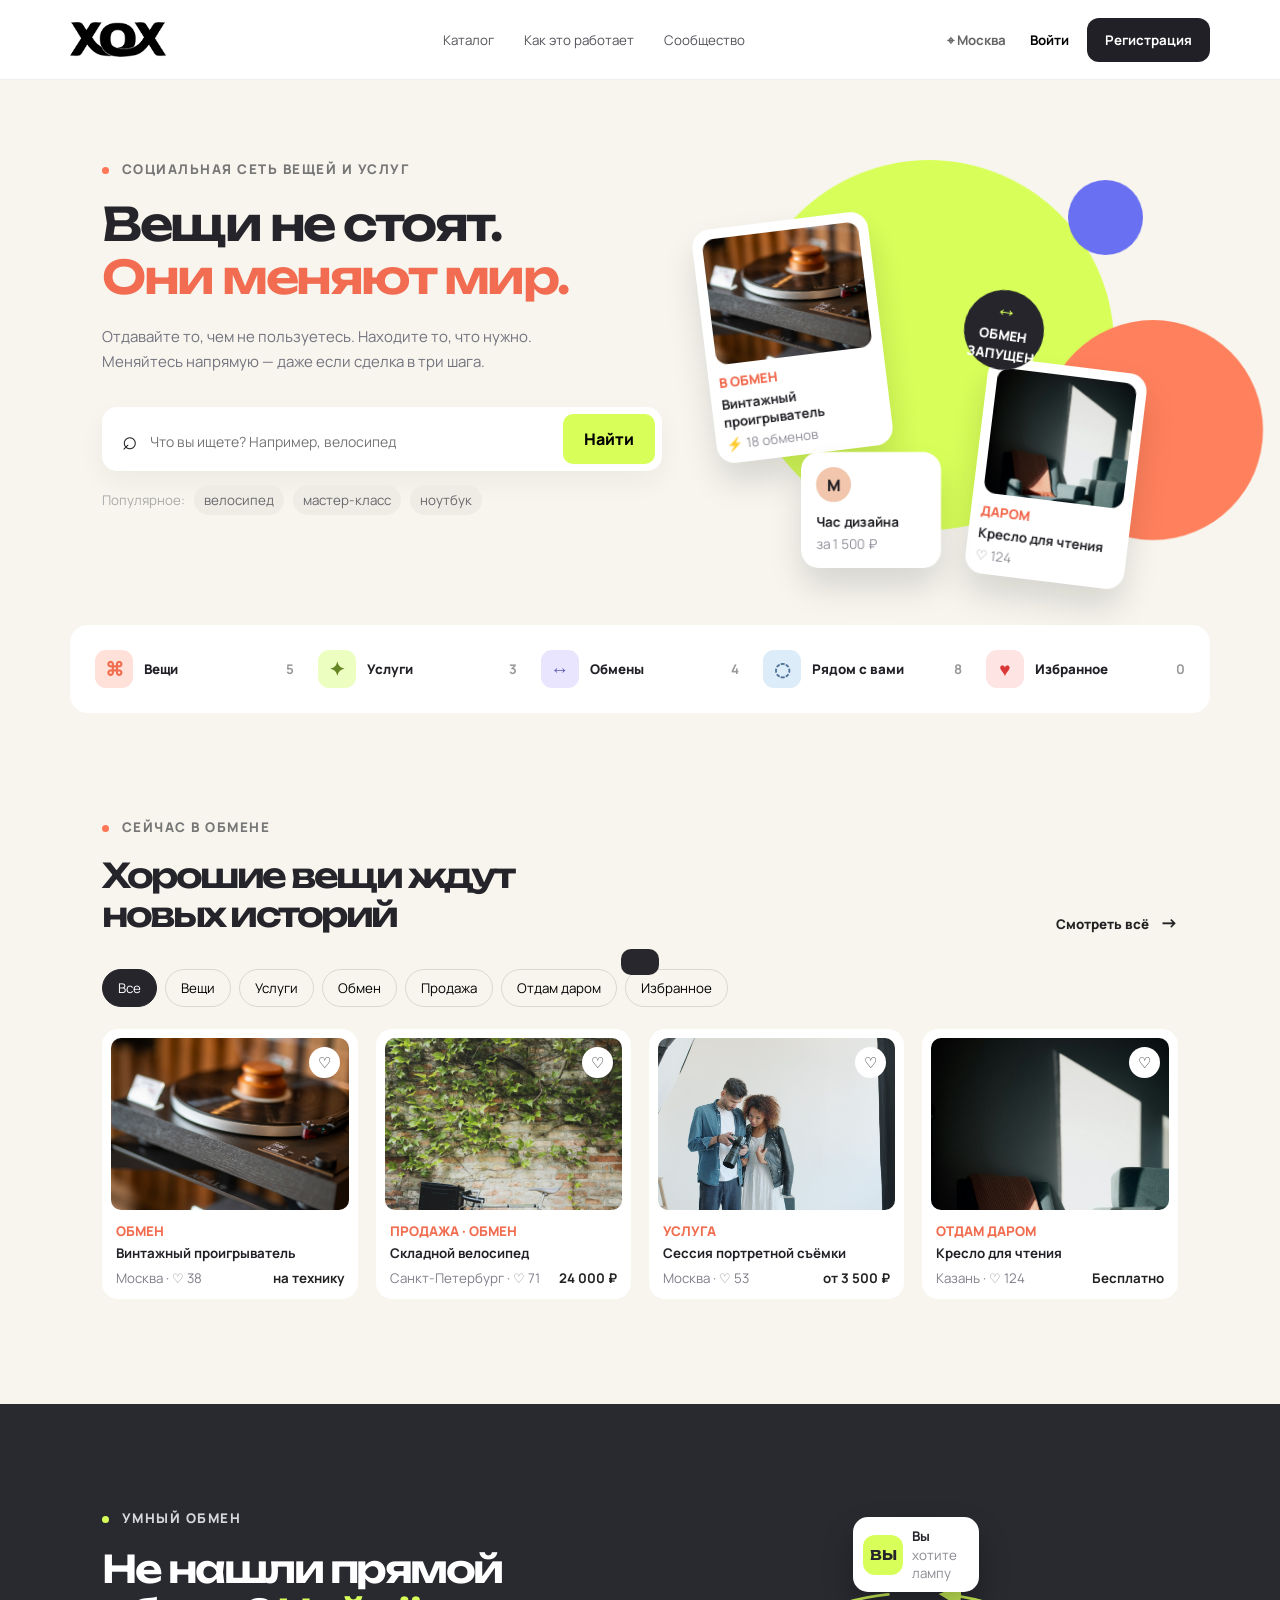
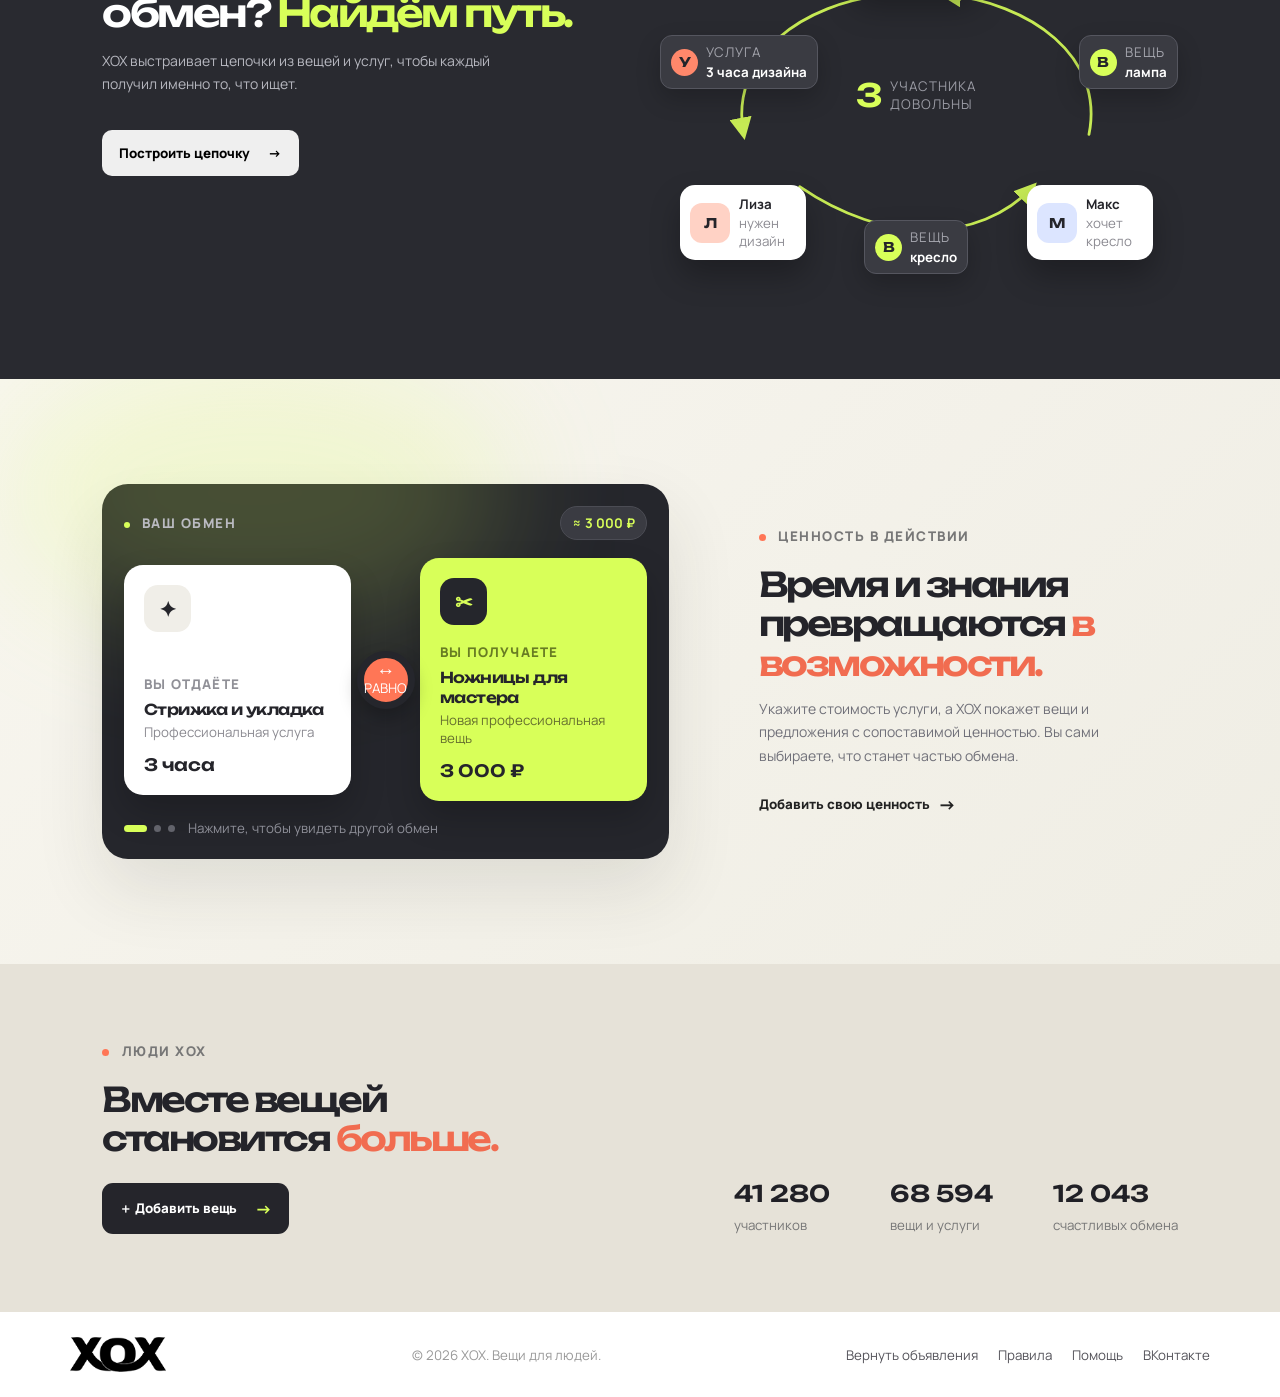
==== commit 275fc178: "Redesign registration before listing creation" ====
--- a/index.html
+++ b/index.html
@@ -13,7 +13,7 @@
   <header class="topbar">
     <a class="logo" href="index.html" aria-label="XOX"><img src="assets/logo_xox.png" alt="XOX"></a>
     <nav><a href="catalog.html">Каталог</a><a href="#how">Как это работает</a><a href="#community">Сообщество</a></nav>
-    <div class="header-actions"><button class="location">⌖ Москва</button><button class="login">Войти</button><button class="add-button" data-modal="listing">＋ Разместить</button></div>
+    <div class="header-actions"><button class="location">⌖ Москва</button><button class="login">Войти</button><button class="add-button" data-auth-primary>Регистрация</button></div>
   </header>
 
   <main id="top">
@@ -78,7 +78,6 @@
   </main>
   <footer><a class="logo" href="index.html"><img src="assets/logo_xox.png" alt="XOX"></a><span>© 2026 XOX. Вещи для людей.</span><div><a href="migration-import.html">Вернуть объявления</a><a href="#">Правила</a><a href="#">Помощь</a><a href="#">ВКонтакте</a></div></footer>
 
-  <dialog id="listingModal"><button class="close" aria-label="Закрыть">×</button><div class="modal-icon">＋</div><h3>Разместить объявление</h3><p>В демо-версии форма покажет, как будет выглядеть процесс публикации.</p><form id="listingForm"><label>Название<input required placeholder="Например, горный велосипед"></label><label>Тип<select><option>Вещь</option><option>Услуга</option></select></label><label>Операция<select><option>Обмен</option><option>Продажа</option><option>Отдам даром</option></select></label><button>Продолжить</button></form></dialog>
   <dialog id="chainModal"><button class="close" aria-label="Закрыть">×</button><div class="modal-icon">↔</div><h3>Ваш маршрут обмена</h3><p>Расскажите, что отдаёте и что хотите получить — XOX подберёт подходящие цепочки до 4 шагов.</p><form><label>У меня есть<input placeholder="Велосипед"></label><label>Я ищу<input placeholder="Мотоцикл"></label><button>Найти варианты</button></form></dialog>
   <dialog id="nearbyMapModal" class="nearby-map-modal"><button class="close" aria-label="Закрыть">×</button><div class="modal-icon">⌖</div><h3>Предложения рядом</h3><p>Выберите объявление, чтобы увидеть расположение владельца на карте.</p><div class="nearby-map-layout"><div class="map-frame"><iframe id="nearbyMapFrame" title="Карта предложений рядом" loading="lazy"></iframe><a id="nearbyMapOpen" href="https://www.openstreetmap.org" target="_blank" rel="noopener">Открыть большую карту ↗</a></div><div id="nearbyMapList" class="nearby-map-list"></div></div></dialog>
   <div id="toast" role="status"></div><script src="api-client.js"></script><script src="auth.js"></script><script src="app.js"></script>
--- a/styles.css
+++ b/styles.css
@@ -69,6 +69,9 @@
 .auth-text-button{border:0;background:transparent;color:#5b6d20;padding:0;text-align:left;font-size:10pt;font-weight:800;justify-self:start}.auth-form-title{font:600 18px Unbounded;letter-spacing:-.7px;margin:3px 0}.auth-form-copy{font-size:10pt;line-height:1.65;color:#777680;margin:0 0 6px}.auth-pending{text-align:center}.auth-pending label{text-align:left}.auth-mail-icon{width:56px;height:56px;margin:0 auto 7px;border-radius:17px;background:#d8ff59;display:grid;place-items:center;font-size:24px}.account-action-page{min-height:100vh}.account-action-shell{min-height:calc(100vh - 80px);display:grid;place-items:center;padding:55px 5%}.account-action-card{width:min(520px,100%);background:#fff;border-radius:26px;padding:42px;box-shadow:0 25px 65px #302d2417}.account-action-icon{width:58px;height:58px;border-radius:18px;background:#292a30;color:#d8ff59;display:grid;place-items:center;font:600 18px Unbounded;margin-bottom:25px}.account-action-icon.success{background:#d8ff59;color:#202026}.account-action-icon.error{background:#ffe4df;color:#d64f3e}.account-action-card h1{font:600 27px/1.25 Unbounded;letter-spacing:-1.4px;margin:18px 0 10px}.account-action-card>p{font-size:10pt;line-height:1.7;color:#777680}.account-action-card form{margin-top:24px}.account-action-link{display:block;width:100%;margin-top:19px;border:0;border-radius:11px;padding:14px 17px;background:#d8ff59;color:#202026;text-align:center;text-decoration:none;font-size:10pt;font-weight:800}.account-action-link.secondary{background:#efeee9;margin-top:9px}.account-action-link[hidden]{display:none}
 @media(max-width:600px){.account-action-shell{min-height:calc(100vh - 65px);padding:35px 5%}.account-action-card{padding:30px 22px}.account-action-card h1{font-size:22px}}
 
+.auth-register-minimal{gap:14px}.auth-socials{display:grid;grid-template-columns:repeat(3,1fr);gap:8px}.auth-social{min-width:0;border:1px solid #deddd7;border-radius:12px;background:#fff;padding:12px 7px;display:flex;flex-direction:column;align-items:center;gap:4px;color:#202026}.auth-social b{display:grid;place-items:center;min-width:38px;height:32px;border-radius:9px;padding:0 7px;font:700 10pt Unbounded}.auth-social span{font-size:10pt;white-space:nowrap}.auth-social-max b{background:#222;color:#fff}.auth-social-ok b{background:#ff8a27;color:#fff}.auth-social-vk b{background:#2787f5;color:#fff}.auth-social:not(:disabled):hover{transform:translateY(-2px);box-shadow:0 9px 20px #29261e14}.auth-social:disabled{opacity:.48;cursor:not-allowed}.auth-divider{display:flex;align-items:center;gap:10px;color:#9a999f;font-size:10pt}.auth-divider:before,.auth-divider:after{content:"";height:1px;background:#e2e1db;flex:1}#listingWizard[hidden],.form-progress[hidden]{display:none!important}.listing-auth-gate{text-align:center;padding:55px 25px}.listing-auth-gate>span{display:grid;place-items:center;width:58px;height:58px;margin:0 auto 18px;border-radius:18px;background:#d8ff59;font-size:25px}.listing-auth-gate h2{font-size:24px;margin:0 0 10px}.listing-auth-gate p{max-width:430px;margin:0 auto;color:#777680;font-size:10pt;line-height:1.7}.listing-auth-gate button{margin-top:22px;border:0;border-radius:12px;background:#d8ff59;color:#202026;padding:15px 24px;font-weight:800;font-size:10pt}
+@media(max-width:600px){.auth-socials{grid-template-columns:1fr}.auth-social{flex-direction:row;justify-content:flex-start;padding:10px 12px}.auth-social span{white-space:normal}.listing-auth-gate{padding:40px 10px}.listing-auth-gate h2{font-size:20px}}
+
 /* Hero orbital entrance */
 .hero-motion>*{backface-visibility:hidden;will-change:transform,opacity}.hero-motion .sun{animation:heroSunArrival 1.45s cubic-bezier(.16,1,.3,1) .04s both}.hero-motion .orb.one{animation:heroOrangeArrival 1.3s cubic-bezier(.16,1,.3,1) .12s both}.hero-motion .orb.two{animation:heroBlueArrival 1.15s cubic-bezier(.16,1,.3,1) .2s both}.hero-motion .card-camera{animation:heroCameraArrival 1.38s cubic-bezier(.16,1,.3,1) .3s both}.hero-motion .card-chair{animation:heroChairArrival 1.42s cubic-bezier(.16,1,.3,1) .43s both}.hero-motion .card-service{animation:heroServiceArrival 1.3s cubic-bezier(.16,1,.3,1) .56s both}.hero-motion .swap-bubble{animation:heroSwapArrival 1.25s cubic-bezier(.16,1,.3,1) .7s both}.hero-copy>.eyebrow{animation:heroCopyArrival .75s cubic-bezier(.22,1,.36,1) .18s both}.hero-copy>h1{animation:heroCopyArrival .8s cubic-bezier(.22,1,.36,1) .28s both}.hero-copy>p{animation:heroCopyArrival .8s cubic-bezier(.22,1,.36,1) .38s both}.hero-copy>.search-box{animation:heroCopyArrival .8s cubic-bezier(.22,1,.36,1) .48s both}.hero-copy>.popular{animation:heroCopyArrival .8s cubic-bezier(.22,1,.36,1) .58s both}.quick-cats{animation:heroBarArrival .85s cubic-bezier(.22,1,.36,1) .82s both}
 @keyframes heroSunArrival{0%{opacity:0;transform:translate(-46vw,12vh) rotate(160deg) scale(.25)}76%{opacity:1;transform:translate(1.5%,-1%) rotate(5deg) scale(1.025)}100%{opacity:1;transform:translate(0) rotate(0) scale(1)}}
